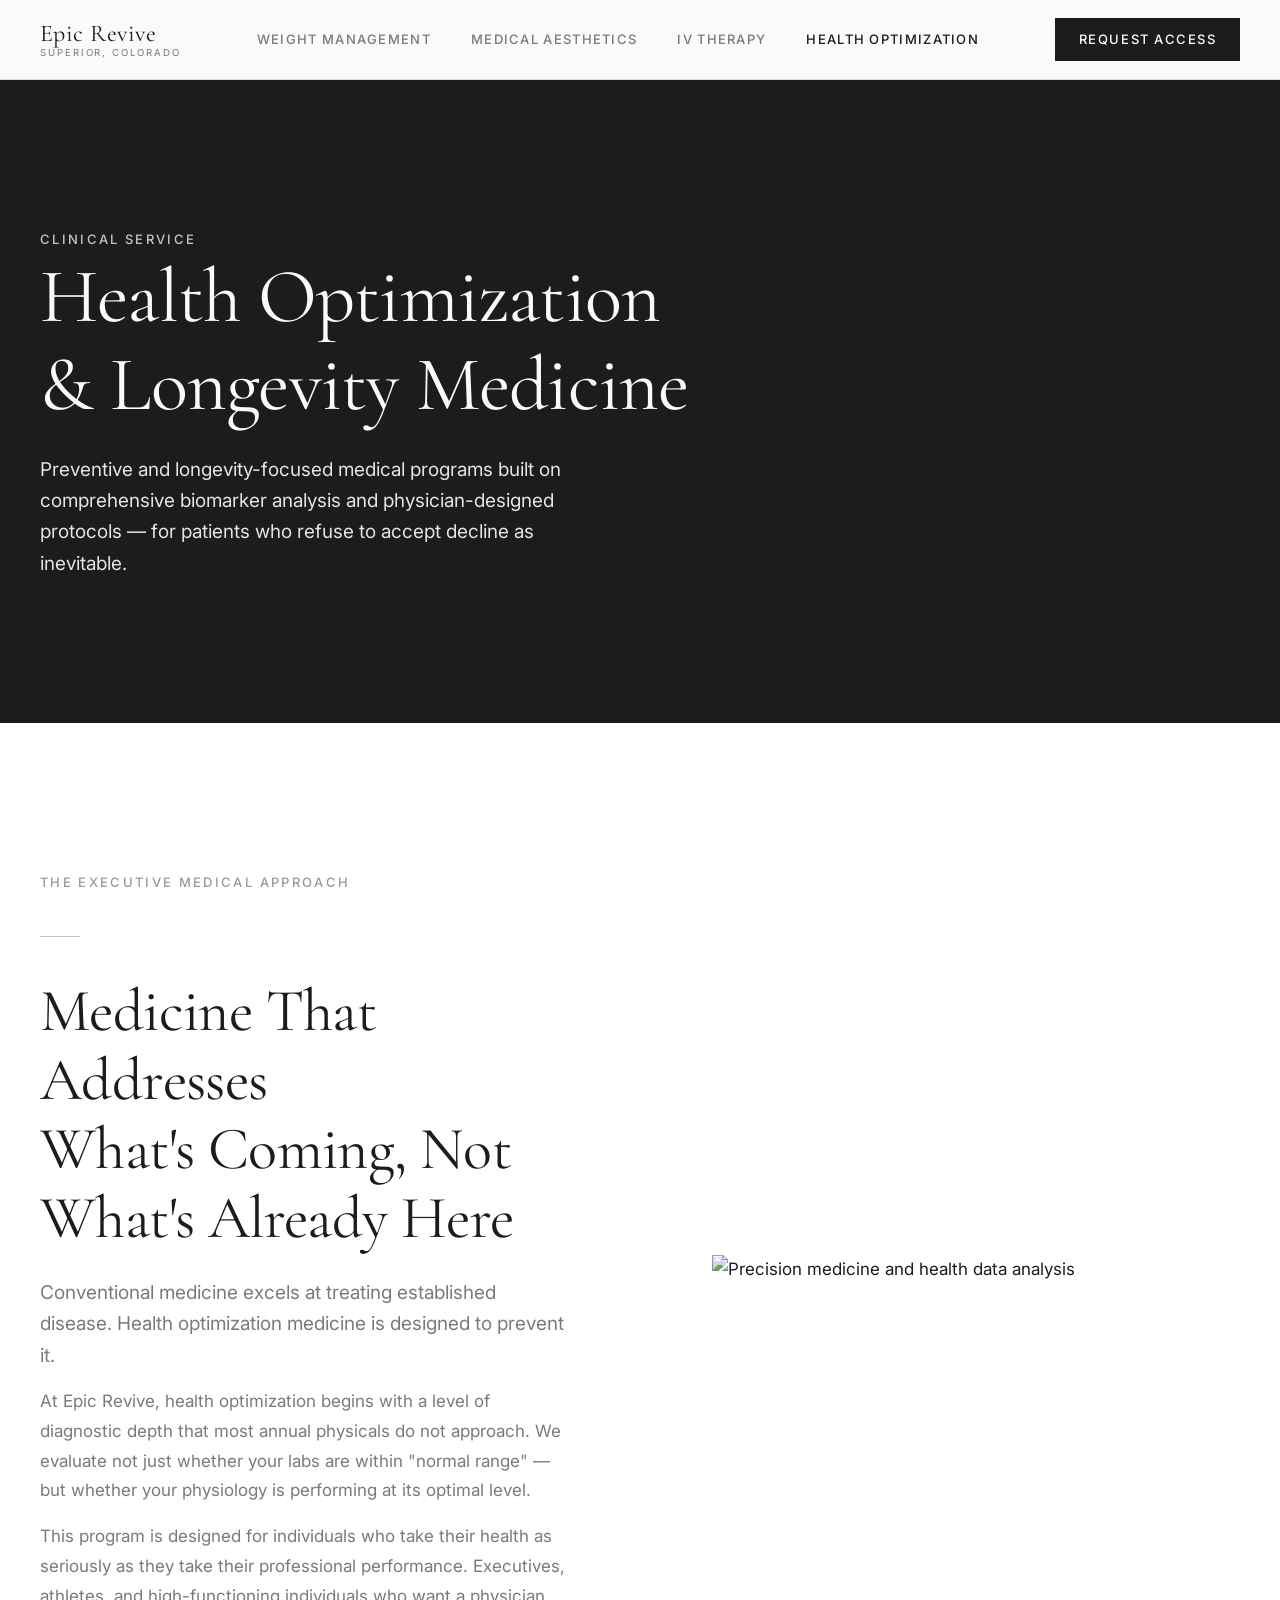
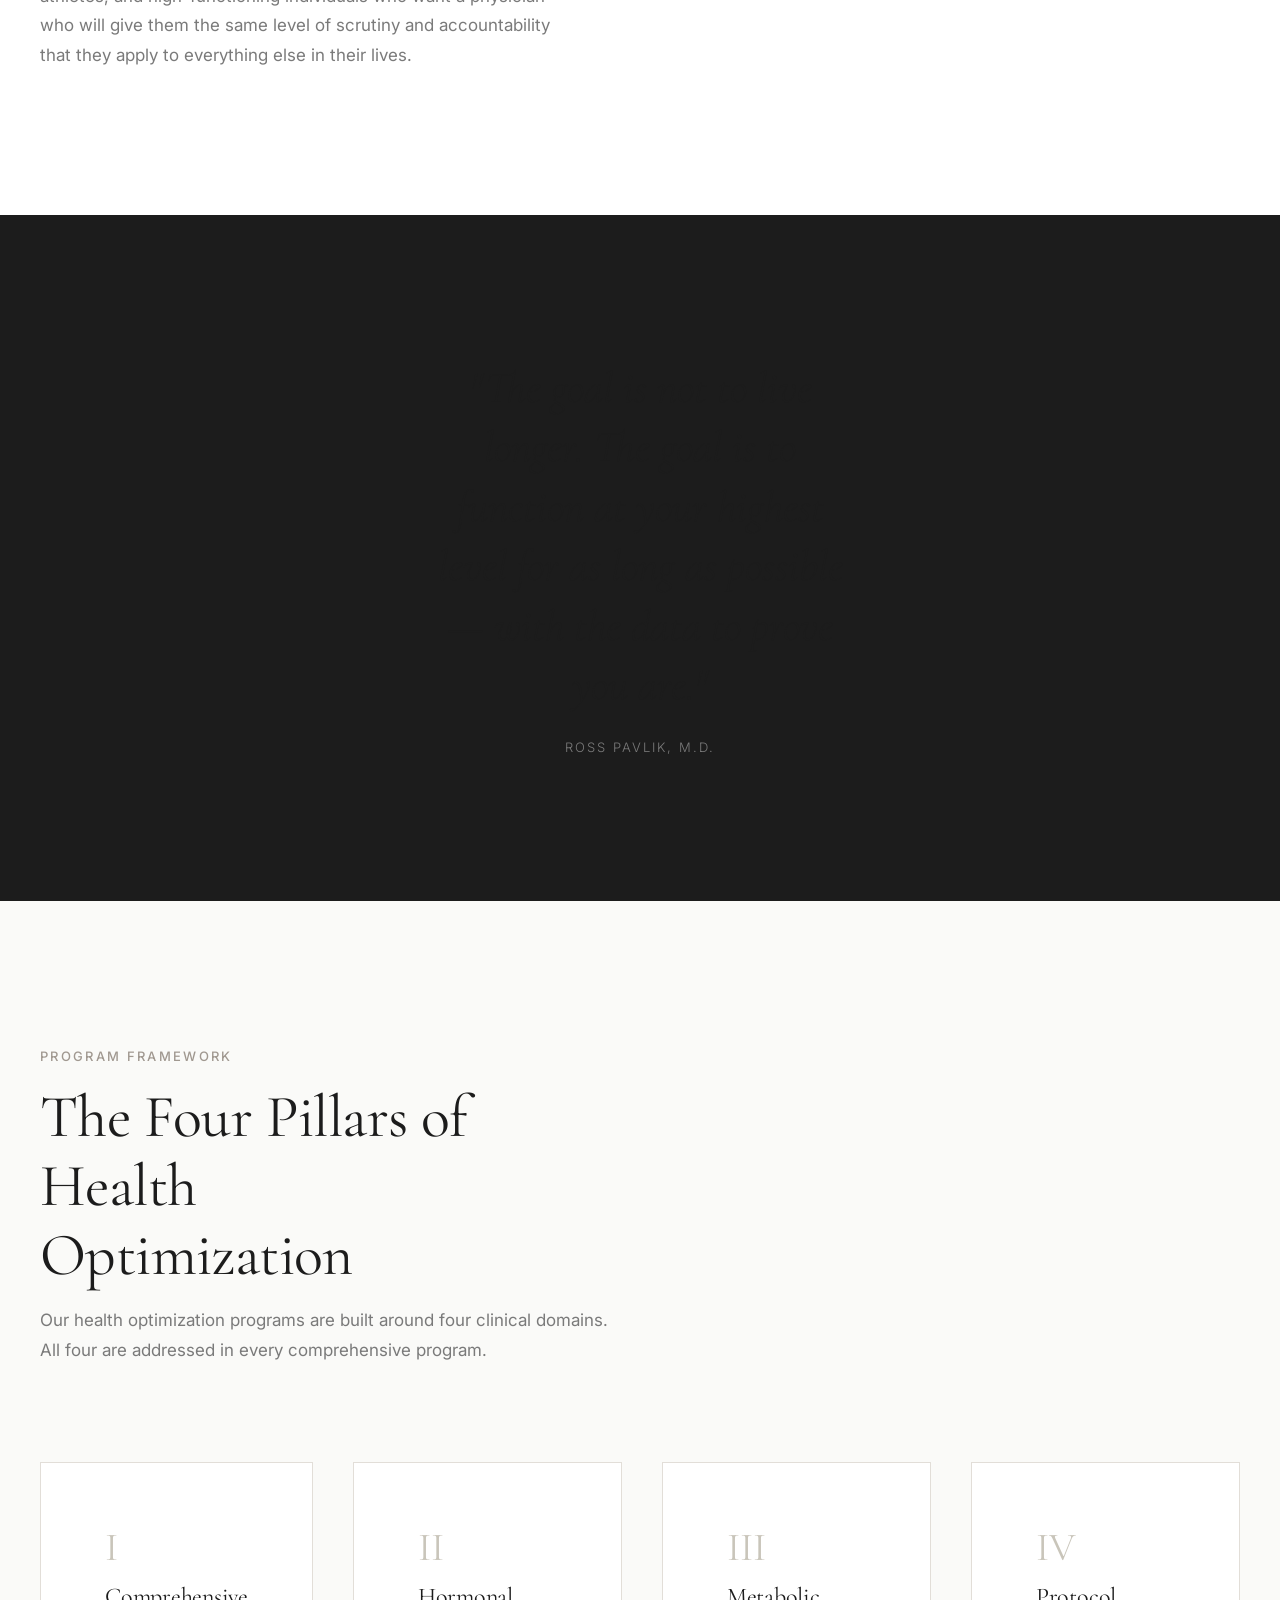
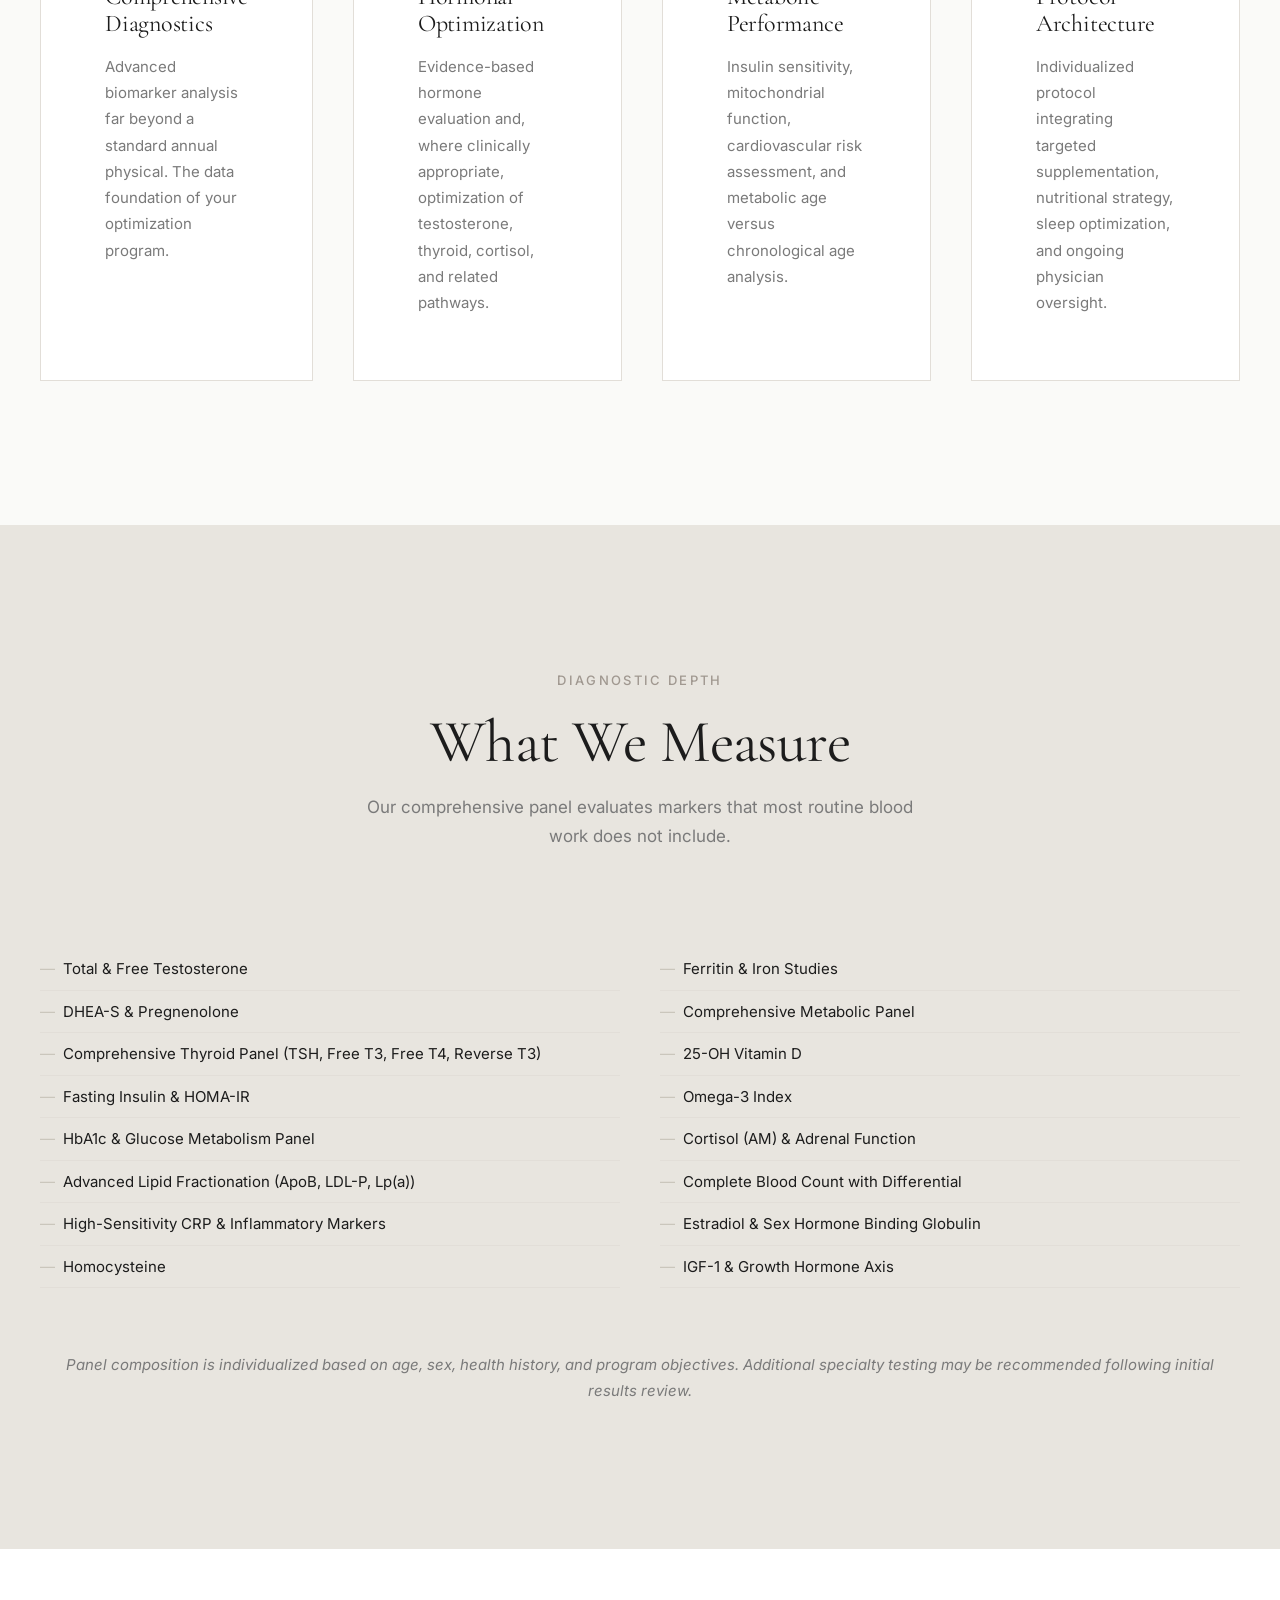
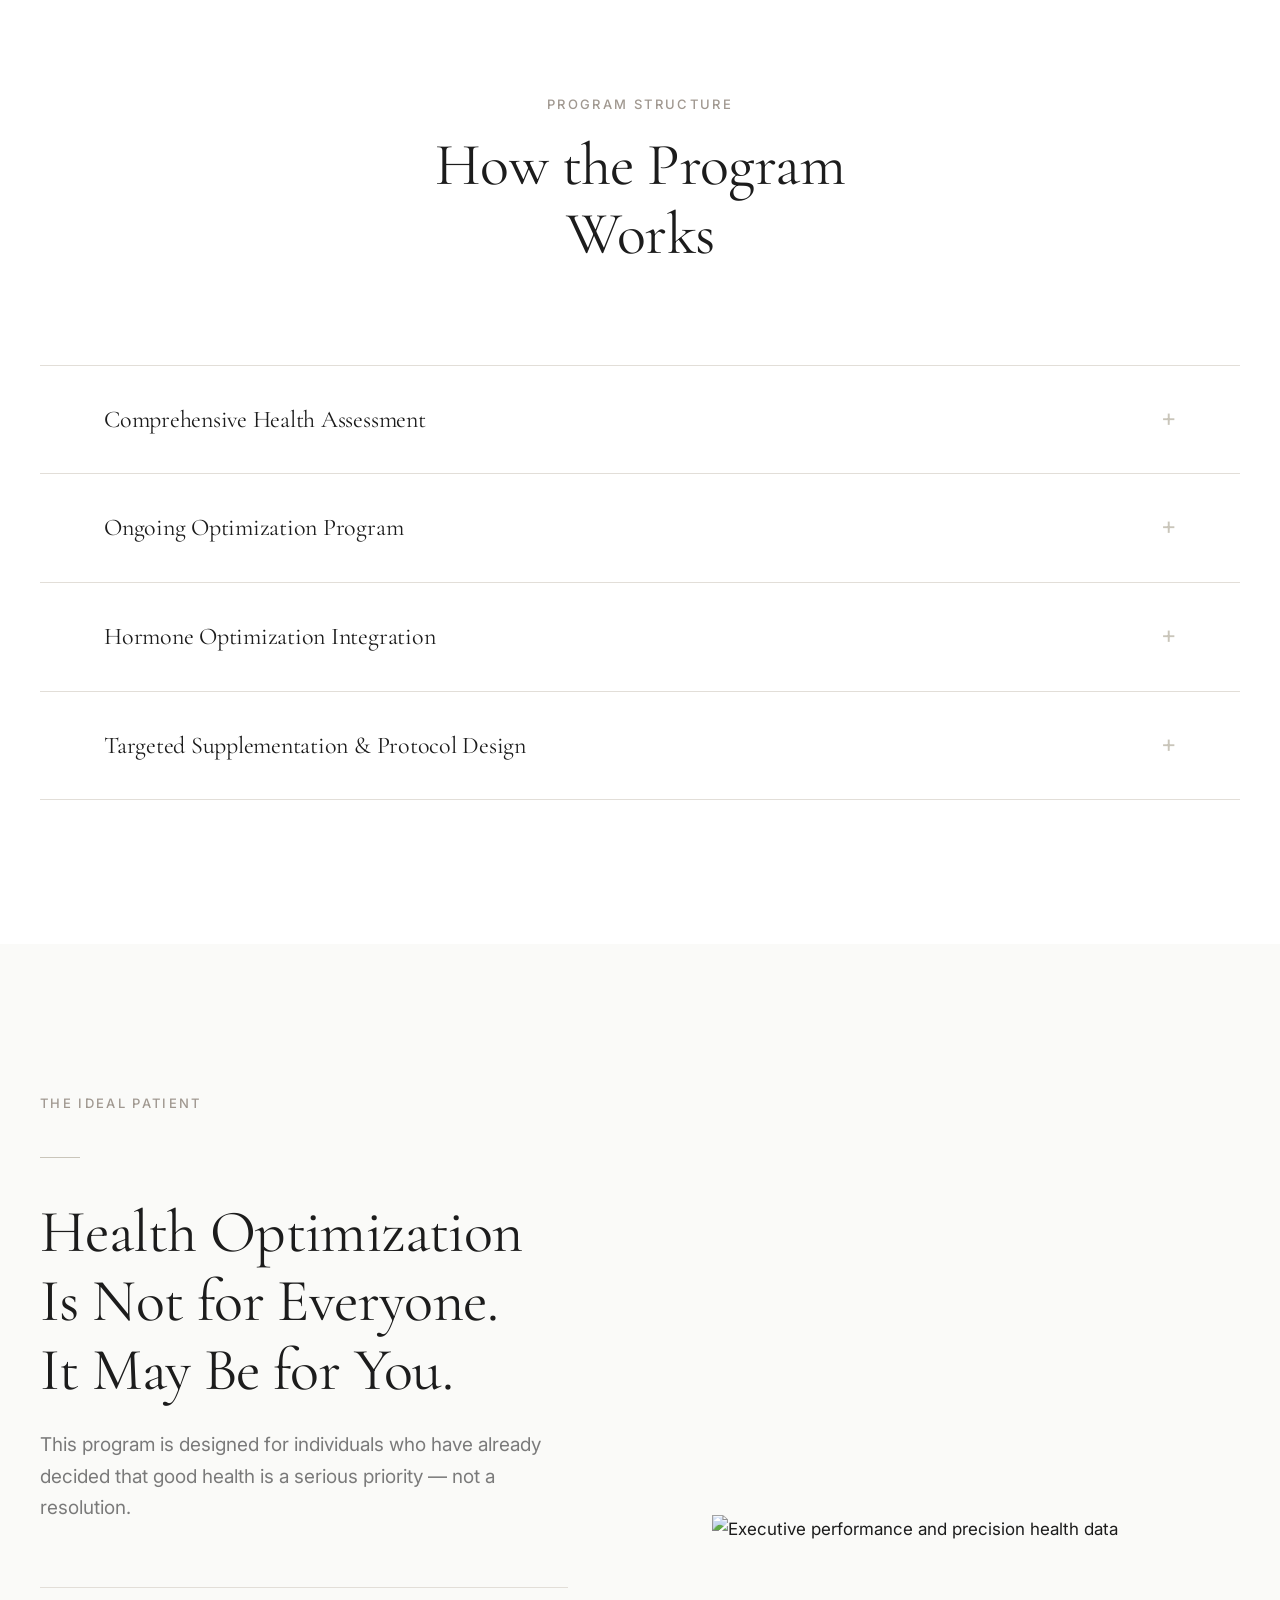
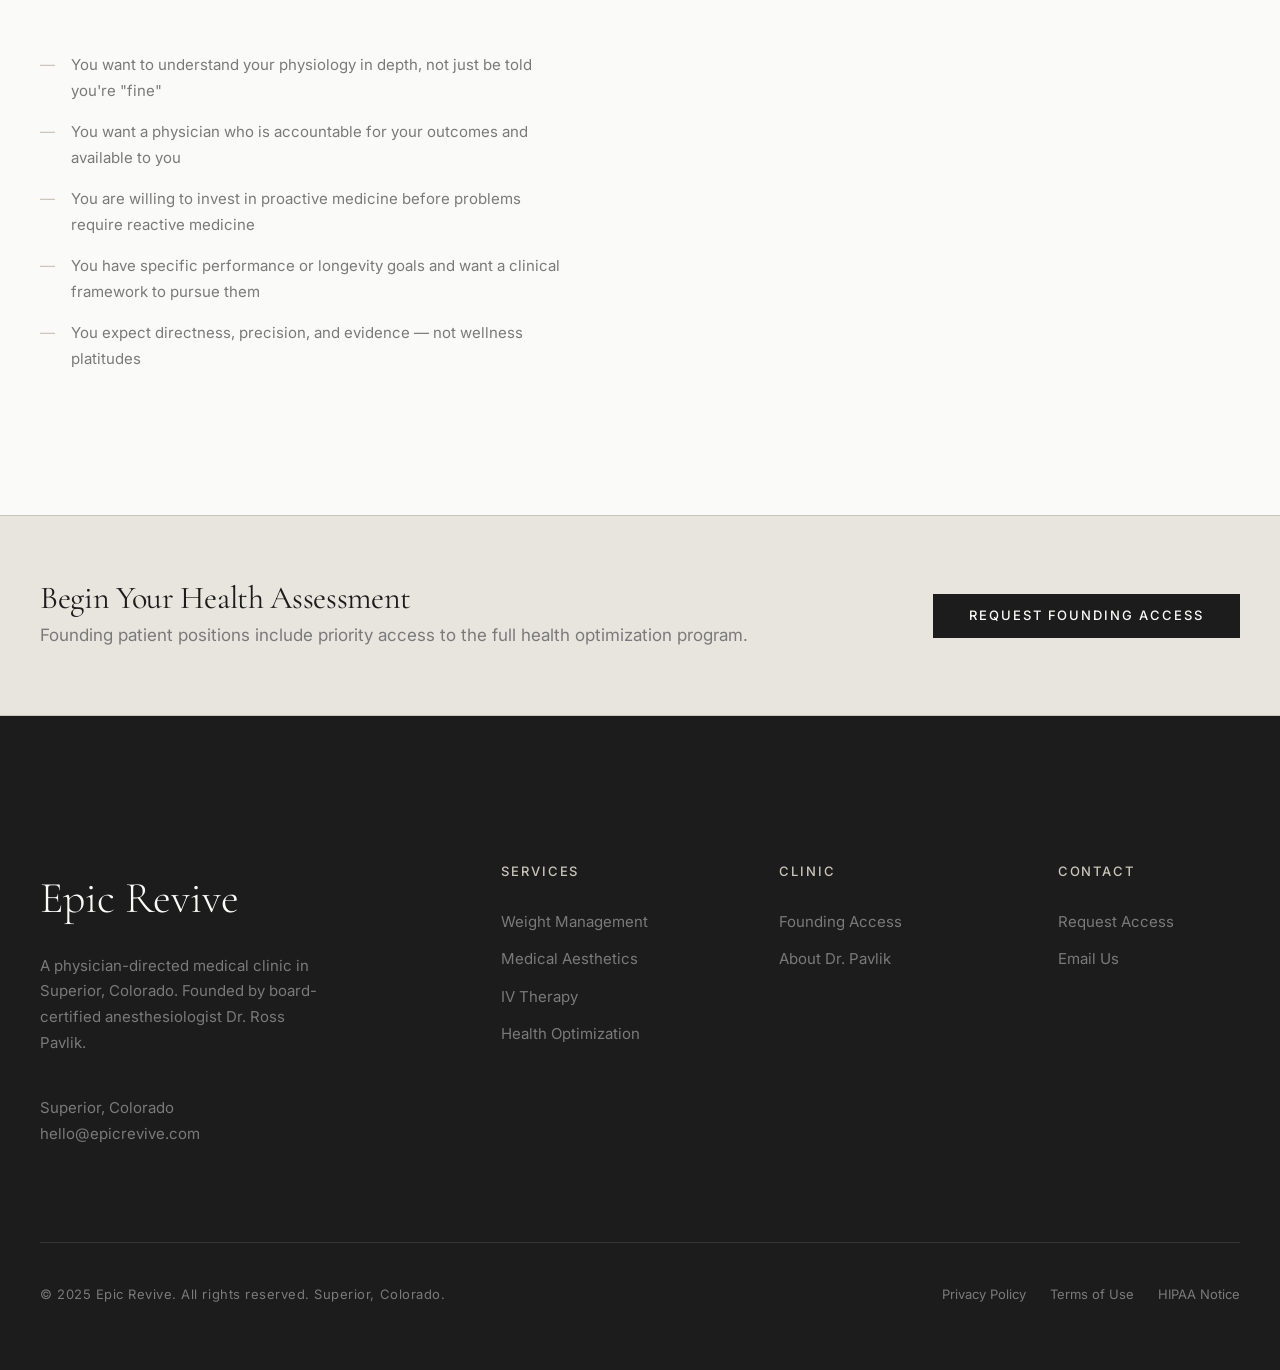
==== health-optimization.html @ b7e762ae "Add Epic Revive MVP website — 5-page physician-directed clinic site Complete static website for Epic" ====
<!DOCTYPE html>
<html lang="en">
<head>
  <meta charset="UTF-8" />
  <meta name="viewport" content="width=device-width, initial-scale=1.0" />
  <meta name="description" content="Physician-directed health optimization and longevity medicine in Superior, Colorado. Comprehensive biomarker analysis, preventive protocols, and executive medical programs by Dr. Ross Pavlik, M.D." />
  <meta name="robots" content="index, follow" />

  <title>Health Optimization — Longevity &amp; Preventive Medicine | Epic Revive</title>

  <link rel="preconnect" href="https://fonts.googleapis.com" />
  <link rel="preconnect" href="https://fonts.gstatic.com" crossorigin />
  <link href="https://fonts.googleapis.com/css2?family=Cormorant+Garamond:ital,wght@0,300;0,400;0,500;1,300;1,400&family=Inter:wght@300;400;500&display=swap" rel="stylesheet" />

  <link rel="stylesheet" href="css/styles.css" />

  <style>
    .page-header__bg {
      background-image: url('https://images.unsplash.com/photo-1576091160399-112ba8d25d1d?w=1400&q=80');
    }

    .pillar-block {
      padding: var(--space-xl);
      border: 1px solid var(--color-border);
      background-color: var(--color-white);
      display: flex;
      flex-direction: column;
      gap: var(--space-sm);
      position: relative;
    }

    .pillar-block::after {
      content: '';
      position: absolute;
      bottom: 0;
      left: 0;
      right: 0;
      height: 2px;
      background-color: var(--color-taupe);
      transform: scaleX(0);
      transition: transform var(--transition-slow);
      transform-origin: left;
    }

    .pillar-block:hover::after {
      transform: scaleX(1);
    }

    .pillar-block__icon {
      font-family: var(--font-heading);
      font-size: 2.5rem;
      color: var(--color-taupe);
      line-height: 1;
    }

    .pillar-block h3 {
      font-size: var(--text-xl);
    }

    .pillar-block p {
      font-size: var(--text-sm);
      line-height: 1.75;
    }

    .longevity-section {
      background-color: var(--color-charcoal);
      position: relative;
      overflow: hidden;
    }

    .longevity-section::before {
      content: '';
      position: absolute;
      inset: 0;
      background-image: url('https://images.unsplash.com/photo-1553356084-58ef4a67b2a7?w=1400&q=80');
      background-size: cover;
      background-position: center;
      opacity: 0.12;
    }

    .longevity-section .container {
      position: relative;
      z-index: 1;
    }

    .biomarker-list {
      columns: 2;
      gap: var(--space-lg);
    }

    .biomarker-item {
      break-inside: avoid;
      padding: 0.5rem 0;
      border-bottom: 1px solid var(--color-border);
      font-size: var(--text-sm);
      color: var(--color-charcoal);
      display: flex;
      align-items: center;
      gap: var(--space-xs);
    }

    .biomarker-item::before {
      content: '—';
      color: var(--color-taupe);
      flex-shrink: 0;
    }

    @media (max-width: 768px) {
      .biomarker-list {
        columns: 1;
      }
    }
  </style>
</head>
<body>

  <!-- NAV -->
  <nav class="nav" id="main-nav" role="navigation" aria-label="Main navigation">
    <div class="nav__inner">
      <a href="index.html" class="nav__logo" aria-label="Epic Revive Home">
        <span class="nav__logo-name">Epic Revive</span>
        <span class="nav__logo-tagline">Superior, Colorado</span>
      </a>
      <div class="nav__links">
        <a href="weight-management.html" class="nav__link">Weight Management</a>
        <a href="medical-aesthetics.html" class="nav__link">Medical Aesthetics</a>
        <a href="iv-therapy.html" class="nav__link">IV Therapy</a>
        <a href="health-optimization.html" class="nav__link nav__link--active">Health Optimization</a>
      </div>
      <a href="index.html#founding-access" class="nav__cta">Request Access</a>
      <button class="nav__hamburger" id="nav-toggle" aria-label="Open menu" aria-expanded="false">
        <span></span><span></span><span></span>
      </button>
    </div>
    <div class="nav__mobile" id="nav-mobile">
      <a href="weight-management.html" class="nav__mobile-link">Weight Management</a>
      <a href="medical-aesthetics.html" class="nav__mobile-link">Medical Aesthetics</a>
      <a href="iv-therapy.html" class="nav__mobile-link">IV Therapy</a>
      <a href="health-optimization.html" class="nav__mobile-link">Health Optimization</a>
      <a href="index.html#founding-access" class="nav__mobile-cta">Request Founding Access</a>
    </div>
  </nav>

  <!-- PAGE HEADER -->
  <header class="page-header" aria-labelledby="page-title">
    <div class="page-header__bg" role="img" aria-label="Longevity and preventive medicine environment"></div>
    <div class="container page-header__content">
      <span class="eyebrow">Clinical Service</span>
      <h1 id="page-title">Health Optimization<br/>&amp; Longevity Medicine</h1>
      <p class="lead">
        Preventive and longevity-focused medical programs built on comprehensive
        biomarker analysis and physician-designed protocols — for patients who
        refuse to accept decline as inevitable.
      </p>
    </div>
  </header>

  <!-- INTRO -->
  <section class="section section--alt" aria-labelledby="intro-heading">
    <div class="container">
      <div class="grid grid--2" style="align-items: center; gap: var(--space-3xl);">
        <div class="fade-in">
          <span class="eyebrow">The Executive Medical Approach</span>
          <div class="divider"></div>
          <h2 id="intro-heading">Medicine That Addresses<br/>What's Coming, Not<br/>What's Already Here</h2>
          <p class="lead" style="margin-top: var(--space-md);">
            Conventional medicine excels at treating established disease.
            Health optimization medicine is designed to prevent it.
          </p>
          <p style="margin-top: var(--space-sm);">
            At Epic Revive, health optimization begins with a level of diagnostic
            depth that most annual physicals do not approach. We evaluate not just
            whether your labs are within "normal range" — but whether your physiology
            is performing at its optimal level.
          </p>
          <p style="margin-top: var(--space-sm);">
            This program is designed for individuals who take their health as seriously
            as they take their professional performance. Executives, athletes, and
            high-functioning individuals who want a physician who will give them the
            same level of scrutiny and accountability that they apply to everything else
            in their lives.
          </p>
        </div>
        <div class="fade-in fade-in--delay-1">
          <img
            src="https://images.unsplash.com/photo-1524178232363-1fb2b075b655?w=800&q=80"
            alt="Precision medicine and health data analysis"
            loading="lazy"
            style="width: 100%; filter: grayscale(15%);"
          />
        </div>
      </div>
    </div>
  </section>

  <!-- PHILOSOPHY -->
  <section class="section section--dark longevity-section" aria-label="Longevity philosophy">
    <div class="container text-center">
      <blockquote class="philosophy-quote">
        "The goal is not to live longer. The goal is to function at your highest
        level for as long as possible — with the data to prove you are."
        <cite>Ross Pavlik, M.D.</cite>
      </blockquote>
    </div>
  </section>

  <!-- FOUR PILLARS -->
  <section class="section" aria-labelledby="pillars-heading">
    <div class="container">
      <div class="section-header">
        <span class="eyebrow">Program Framework</span>
        <h2 id="pillars-heading">The Four Pillars of<br/>Health Optimization</h2>
        <p>Our health optimization programs are built around four clinical domains. All four are addressed in every comprehensive program.</p>
      </div>

      <div class="grid grid--4">
        <div class="pillar-block fade-in">
          <span class="pillar-block__icon">I</span>
          <h3>Comprehensive Diagnostics</h3>
          <p>Advanced biomarker analysis far beyond a standard annual physical. The data foundation of your optimization program.</p>
        </div>
        <div class="pillar-block fade-in fade-in--delay-1">
          <span class="pillar-block__icon">II</span>
          <h3>Hormonal Optimization</h3>
          <p>Evidence-based hormone evaluation and, where clinically appropriate, optimization of testosterone, thyroid, cortisol, and related pathways.</p>
        </div>
        <div class="pillar-block fade-in fade-in--delay-2">
          <span class="pillar-block__icon">III</span>
          <h3>Metabolic Performance</h3>
          <p>Insulin sensitivity, mitochondrial function, cardiovascular risk assessment, and metabolic age versus chronological age analysis.</p>
        </div>
        <div class="pillar-block fade-in fade-in--delay-3">
          <span class="pillar-block__icon">IV</span>
          <h3>Protocol Architecture</h3>
          <p>Individualized protocol integrating targeted supplementation, nutritional strategy, sleep optimization, and ongoing physician oversight.</p>
        </div>
      </div>
    </div>
  </section>

  <!-- BIOMARKER PANEL -->
  <section class="section section--taupe" aria-labelledby="biomarkers-heading">
    <div class="container">
      <div class="section-header section-header--center">
        <span class="eyebrow">Diagnostic Depth</span>
        <h2 id="biomarkers-heading">What We Measure</h2>
        <p>Our comprehensive panel evaluates markers that most routine blood work does not include.</p>
      </div>

      <div class="biomarker-list fade-in">
        <div class="biomarker-item">Total &amp; Free Testosterone</div>
        <div class="biomarker-item">DHEA-S &amp; Pregnenolone</div>
        <div class="biomarker-item">Comprehensive Thyroid Panel (TSH, Free T3, Free T4, Reverse T3)</div>
        <div class="biomarker-item">Fasting Insulin &amp; HOMA-IR</div>
        <div class="biomarker-item">HbA1c &amp; Glucose Metabolism Panel</div>
        <div class="biomarker-item">Advanced Lipid Fractionation (ApoB, LDL-P, Lp(a))</div>
        <div class="biomarker-item">High-Sensitivity CRP &amp; Inflammatory Markers</div>
        <div class="biomarker-item">Homocysteine</div>
        <div class="biomarker-item">Ferritin &amp; Iron Studies</div>
        <div class="biomarker-item">Comprehensive Metabolic Panel</div>
        <div class="biomarker-item">25-OH Vitamin D</div>
        <div class="biomarker-item">Omega-3 Index</div>
        <div class="biomarker-item">Cortisol (AM) &amp; Adrenal Function</div>
        <div class="biomarker-item">Complete Blood Count with Differential</div>
        <div class="biomarker-item">Estradiol &amp; Sex Hormone Binding Globulin</div>
        <div class="biomarker-item">IGF-1 &amp; Growth Hormone Axis</div>
      </div>

      <p style="margin-top: var(--space-xl); font-size: var(--text-sm); color: var(--color-warm-gray); font-style: italic; text-align: center;">
        Panel composition is individualized based on age, sex, health history, and program objectives.
        Additional specialty testing may be recommended following initial results review.
      </p>
    </div>
  </section>

  <!-- PROGRAM OPTIONS -->
  <section class="section section--alt" aria-labelledby="programs-heading">
    <div class="container">
      <div class="section-header section-header--center">
        <span class="eyebrow">Program Structure</span>
        <h2 id="programs-heading">How the Program Works</h2>
      </div>

      <div class="protocol-card">
        <div class="protocol-card__header" data-toggle>
          <h3 class="protocol-card__title">Comprehensive Health Assessment</h3>
          <span class="protocol-card__toggle" aria-hidden="true">+</span>
        </div>
        <div class="protocol-card__body">
          <p>
            The foundation of every health optimization program. A 60-minute physician consultation
            combined with a comprehensive biomarker panel. Includes detailed health history review,
            lifestyle assessment, and establishment of your individualized baseline.
          </p>
          <p style="margin-top: var(--space-sm);">
            Results are reviewed in a dedicated follow-up consultation. You receive a written
            protocol document outlining your findings, priorities, and recommended interventions.
          </p>
        </div>
      </div>

      <div class="protocol-card">
        <div class="protocol-card__header" data-toggle>
          <h3 class="protocol-card__title">Ongoing Optimization Program</h3>
          <span class="protocol-card__toggle" aria-hidden="true">+</span>
        </div>
        <div class="protocol-card__body">
          <p>
            For patients committed to sustained health optimization, a structured ongoing program
            provides quarterly physician consultations, biannual comprehensive labs, and continuous
            protocol refinement as your physiology evolves and your goals develop.
          </p>
          <p style="margin-top: var(--space-sm);">
            Direct physician access is included for active program patients. Protocol updates
            are issued as new evidence emerges or your biomarkers shift.
          </p>
        </div>
      </div>

      <div class="protocol-card">
        <div class="protocol-card__header" data-toggle>
          <h3 class="protocol-card__title">Hormone Optimization Integration</h3>
          <span class="protocol-card__toggle" aria-hidden="true">+</span>
        </div>
        <div class="protocol-card__body">
          <p>
            Where clinically indicated, hormone optimization — including testosterone replacement
            therapy, thyroid optimization, and adrenal support — can be integrated into
            the health optimization program under direct physician management.
          </p>
          <p style="margin-top: var(--space-sm);">
            All hormone therapies at Epic Revive follow evidence-based dosing protocols
            with regular monitoring. We do not prescribe supraphysiologic doses or operate
            outside the boundaries of evidence-based medicine.
          </p>
          <p style="margin-top: var(--space-sm); font-style: italic; color: var(--color-taupe-dark);">
            Hormone therapy initiated only following comprehensive baseline evaluation
            and physician consultation.
          </p>
        </div>
      </div>

      <div class="protocol-card">
        <div class="protocol-card__header" data-toggle>
          <h3 class="protocol-card__title">Targeted Supplementation &amp; Protocol Design</h3>
          <span class="protocol-card__toggle" aria-hidden="true">+</span>
        </div>
        <div class="protocol-card__body">
          <p>
            Evidence-based supplementation is an underutilized tool in preventive medicine.
            Where your biomarkers indicate deficiency or suboptimal status, we prescribe
            targeted, pharmaceutical-grade supplementation with documented rationale.
          </p>
          <p style="margin-top: var(--space-sm);">
            We do not recommend supplementation without clinical justification. Every
            supplement in your protocol is there for a specific, measurable reason.
          </p>
        </div>
      </div>

    </div>
  </section>

  <!-- WHO THIS IS FOR -->
  <section class="section" aria-labelledby="for-heading">
    <div class="container">
      <div class="grid grid--2" style="align-items: center; gap: var(--space-3xl);">
        <div class="fade-in">
          <span class="eyebrow">The Ideal Patient</span>
          <div class="divider"></div>
          <h2 id="for-heading">Health Optimization<br/>Is Not for Everyone.<br/>It May Be for You.</h2>
          <p class="lead" style="margin-top: var(--space-md);">
            This program is designed for individuals who have already decided that
            good health is a serious priority — not a resolution.
          </p>

          <div class="founder__credentials" style="margin-top: var(--space-xl);">
            <div class="founder__credential">You want to understand your physiology in depth, not just be told you're "fine"</div>
            <div class="founder__credential">You want a physician who is accountable for your outcomes and available to you</div>
            <div class="founder__credential">You are willing to invest in proactive medicine before problems require reactive medicine</div>
            <div class="founder__credential">You have specific performance or longevity goals and want a clinical framework to pursue them</div>
            <div class="founder__credential">You expect directness, precision, and evidence — not wellness platitudes</div>
          </div>
        </div>
        <div class="fade-in fade-in--delay-1">
          <img
            src="https://images.unsplash.com/photo-1460925895917-afdab827c52f?w=800&q=80"
            alt="Executive performance and precision health data"
            loading="lazy"
            style="width: 100%; filter: grayscale(15%);"
          />
        </div>
      </div>
    </div>
  </section>

  <!-- BOOKING STRIP -->
  <section class="booking-strip" aria-label="Begin your health optimization">
    <div class="container">
      <div class="booking-strip__inner">
        <div class="booking-strip__text">
          <h3>Begin Your Health Assessment</h3>
          <p>Founding patient positions include priority access to the full health optimization program.</p>
        </div>
        <a href="index.html#founding-access" class="btn btn--primary">Request Founding Access</a>
      </div>
    </div>
  </section>

  <!-- FOOTER -->
  <footer class="footer" role="contentinfo">
    <div class="container">
      <div class="footer__inner">
        <div class="footer__brand">
          <p class="footer__brand-name">Epic Revive</p>
          <p class="footer__brand-desc">A physician-directed medical clinic in Superior, Colorado. Founded by board-certified anesthesiologist Dr. Ross Pavlik.</p>
          <address class="footer__address">Superior, Colorado<br/><a href="mailto:hello@epicrevive.com" style="color: var(--color-warm-gray);">hello@epicrevive.com</a></address>
        </div>
        <div>
          <p class="footer__col-title">Services</p>
          <ul class="footer__links">
            <li><a href="weight-management.html" class="footer__link">Weight Management</a></li>
            <li><a href="medical-aesthetics.html" class="footer__link">Medical Aesthetics</a></li>
            <li><a href="iv-therapy.html" class="footer__link">IV Therapy</a></li>
            <li><a href="health-optimization.html" class="footer__link">Health Optimization</a></li>
          </ul>
        </div>
        <div>
          <p class="footer__col-title">Clinic</p>
          <ul class="footer__links">
            <li><a href="index.html#founding-access" class="footer__link">Founding Access</a></li>
            <li><a href="index.html#about-heading" class="footer__link">About Dr. Pavlik</a></li>
          </ul>
        </div>
        <div>
          <p class="footer__col-title">Contact</p>
          <ul class="footer__links">
            <li><a href="index.html#founding-access" class="footer__link">Request Access</a></li>
            <li><a href="mailto:hello@epicrevive.com" class="footer__link">Email Us</a></li>
          </ul>
        </div>
      </div>
      <div class="footer__bottom">
        <p class="footer__copyright">&copy; 2025 Epic Revive. All rights reserved. Superior, Colorado.</p>
        <div class="footer__legal">
          <a href="#" class="footer__legal-link">Privacy Policy</a>
          <a href="#" class="footer__legal-link">Terms of Use</a>
          <a href="#" class="footer__legal-link">HIPAA Notice</a>
        </div>
      </div>
    </div>
  </footer>

  <script src="js/main.js"></script>
</body>
</html>
---- css/styles.css ----
/* ============================================
   EPIC REVIVE — Global Stylesheet
   Physician-directed clinical aesthetic
   ============================================ */

/* CSS Custom Properties — Global Design Tokens */
:root {
  /* Color Palette */
  --color-off-white: #FAFAF8;
  --color-charcoal: #1C1C1C;
  --color-warm-gray: #7A7A7A;
  --color-taupe: #C9C5BA;
  --color-taupe-light: #E8E5DF;
  --color-taupe-dark: #A09890;
  --color-white: #FFFFFF;
  --color-border: #E2DED8;

  /* Typography */
  --font-heading: 'Cormorant Garamond', Georgia, serif;
  --font-body: 'Inter', Helvetica, Arial, sans-serif;

  /* Font Sizes — Fluid Scale */
  --text-xs: clamp(0.75rem, 1.5vw, 0.813rem);
  --text-sm: clamp(0.875rem, 1.8vw, 0.938rem);
  --text-base: clamp(1rem, 2vw, 1.063rem);
  --text-lg: clamp(1.063rem, 2.2vw, 1.188rem);
  --text-xl: clamp(1.25rem, 2.5vw, 1.5rem);
  --text-2xl: clamp(1.5rem, 3vw, 2rem);
  --text-3xl: clamp(2rem, 4vw, 2.75rem);
  --text-4xl: clamp(2.5rem, 5vw, 3.75rem);
  --text-5xl: clamp(3rem, 6vw, 5rem);

  /* Spacing */
  --space-xs: 0.5rem;
  --space-sm: 1rem;
  --space-md: 1.5rem;
  --space-lg: 2.5rem;
  --space-xl: 4rem;
  --space-2xl: 6rem;
  --space-3xl: 9rem;

  /* Layout */
  --max-width: 1280px;
  --content-width: 780px;
  --nav-height: 80px;

  /* Transitions */
  --transition-fast: 150ms ease;
  --transition-base: 250ms ease;
  --transition-slow: 400ms ease;

  /* Shadows */
  --shadow-sm: 0 1px 3px rgba(28, 28, 28, 0.06);
  --shadow-md: 0 4px 16px rgba(28, 28, 28, 0.08);
  --shadow-lg: 0 12px 40px rgba(28, 28, 28, 0.12);
}

/* ============================================
   RESET & BASE
   ============================================ */
*, *::before, *::after {
  box-sizing: border-box;
  margin: 0;
  padding: 0;
}

html {
  font-size: 16px;
  scroll-behavior: smooth;
  -webkit-text-size-adjust: 100%;
}

body {
  font-family: var(--font-body);
  font-size: var(--text-base);
  line-height: 1.7;
  color: var(--color-charcoal);
  background-color: var(--color-off-white);
  -webkit-font-smoothing: antialiased;
  -moz-osx-font-smoothing: grayscale;
}

img {
  max-width: 100%;
  height: auto;
  display: block;
}

a {
  color: inherit;
  text-decoration: none;
}

button {
  font-family: var(--font-body);
  cursor: pointer;
  border: none;
  background: none;
}

input, textarea, select {
  font-family: var(--font-body);
}

ul, ol {
  list-style: none;
}

/* ============================================
   TYPOGRAPHY
   ============================================ */
h1, h2, h3, h4, h5, h6 {
  font-family: var(--font-heading);
  font-weight: 400;
  line-height: 1.15;
  color: var(--color-charcoal);
  letter-spacing: -0.01em;
}

h1 { font-size: var(--text-5xl); }
h2 { font-size: var(--text-4xl); }
h3 { font-size: var(--text-3xl); }
h4 { font-size: var(--text-2xl); }
h5 { font-size: var(--text-xl); }
h6 { font-size: var(--text-lg); }

p {
  color: var(--color-warm-gray);
  line-height: 1.75;
  font-size: var(--text-base);
}

.eyebrow {
  font-family: var(--font-body);
  font-size: var(--text-xs);
  font-weight: 500;
  letter-spacing: 0.18em;
  text-transform: uppercase;
  color: var(--color-taupe-dark);
}

.lead {
  font-size: var(--text-lg);
  line-height: 1.65;
  color: var(--color-warm-gray);
}

/* ============================================
   LAYOUT UTILITIES
   ============================================ */
.container {
  width: 100%;
  max-width: var(--max-width);
  margin: 0 auto;
  padding: 0 var(--space-lg);
}

.container--narrow {
  max-width: var(--content-width);
  margin: 0 auto;
  padding: 0 var(--space-lg);
}

.section {
  padding: var(--space-3xl) 0;
}

.section--sm {
  padding: var(--space-2xl) 0;
}

.section--alt {
  background-color: var(--color-white);
}

.section--dark {
  background-color: var(--color-charcoal);
  color: var(--color-off-white);
}

.section--dark h1,
.section--dark h2,
.section--dark h3,
.section--dark h4 {
  color: var(--color-off-white);
}

.section--dark p {
  color: var(--color-taupe);
}

.section--dark .eyebrow {
  color: var(--color-taupe);
}

.section--taupe {
  background-color: var(--color-taupe-light);
}

.grid {
  display: grid;
  gap: var(--space-lg);
}

.grid--2 { grid-template-columns: repeat(2, 1fr); }
.grid--3 { grid-template-columns: repeat(3, 1fr); }
.grid--4 { grid-template-columns: repeat(4, 1fr); }

.flex {
  display: flex;
}

.flex--center {
  align-items: center;
  justify-content: center;
}

.text-center { text-align: center; }
.text-left { text-align: left; }

.stack {
  display: flex;
  flex-direction: column;
  gap: var(--space-sm);
}

/* ============================================
   NAVIGATION
   ============================================ */
.nav {
  position: fixed;
  top: 0;
  left: 0;
  right: 0;
  z-index: 100;
  height: var(--nav-height);
  background-color: var(--color-off-white);
  border-bottom: 1px solid var(--color-border);
  transition: background-color var(--transition-base), box-shadow var(--transition-base);
}

.nav.scrolled {
  background-color: rgba(250, 250, 248, 0.97);
  box-shadow: var(--shadow-sm);
  backdrop-filter: blur(8px);
  -webkit-backdrop-filter: blur(8px);
}

.nav__inner {
  display: flex;
  align-items: center;
  justify-content: space-between;
  height: 100%;
  max-width: var(--max-width);
  margin: 0 auto;
  padding: 0 var(--space-lg);
}

.nav__logo {
  display: flex;
  flex-direction: column;
  line-height: 1;
}

.nav__logo-name {
  font-family: var(--font-heading);
  font-size: 1.5rem;
  font-weight: 400;
  color: var(--color-charcoal);
  letter-spacing: 0.02em;
}

.nav__logo-tagline {
  font-size: 0.6rem;
  letter-spacing: 0.2em;
  text-transform: uppercase;
  color: var(--color-warm-gray);
  margin-top: 2px;
}

.nav__links {
  display: flex;
  align-items: center;
  gap: var(--space-lg);
}

.nav__link {
  font-size: var(--text-xs);
  font-weight: 500;
  letter-spacing: 0.1em;
  text-transform: uppercase;
  color: var(--color-warm-gray);
  transition: color var(--transition-fast);
  white-space: nowrap;
}

.nav__link:hover {
  color: var(--color-charcoal);
}

.nav__link--active {
  color: var(--color-charcoal);
}

.nav__cta {
  font-size: var(--text-xs);
  font-weight: 500;
  letter-spacing: 0.12em;
  text-transform: uppercase;
  color: var(--color-off-white);
  background-color: var(--color-charcoal);
  padding: 0.6rem 1.4rem;
  border: 1px solid var(--color-charcoal);
  transition: background-color var(--transition-fast), color var(--transition-fast);
  white-space: nowrap;
}

.nav__cta:hover {
  background-color: transparent;
  color: var(--color-charcoal);
}

/* Mobile Menu */
.nav__hamburger {
  display: none;
  flex-direction: column;
  gap: 5px;
  cursor: pointer;
  padding: var(--space-xs);
}

.nav__hamburger span {
  display: block;
  width: 22px;
  height: 1.5px;
  background-color: var(--color-charcoal);
  transition: transform var(--transition-base), opacity var(--transition-base);
}

.nav__mobile {
  display: none;
  position: fixed;
  top: var(--nav-height);
  left: 0;
  right: 0;
  background-color: var(--color-off-white);
  border-bottom: 1px solid var(--color-border);
  padding: var(--space-lg);
  z-index: 99;
  flex-direction: column;
  gap: var(--space-md);
}

.nav__mobile.is-open {
  display: flex;
}

.nav__mobile-link {
  font-size: var(--text-sm);
  font-weight: 500;
  letter-spacing: 0.1em;
  text-transform: uppercase;
  color: var(--color-warm-gray);
  padding: var(--space-xs) 0;
  border-bottom: 1px solid var(--color-border);
  transition: color var(--transition-fast);
}

.nav__mobile-link:hover {
  color: var(--color-charcoal);
}

.nav__mobile-cta {
  display: inline-block;
  text-align: center;
  font-size: var(--text-xs);
  font-weight: 500;
  letter-spacing: 0.12em;
  text-transform: uppercase;
  color: var(--color-off-white);
  background-color: var(--color-charcoal);
  padding: 0.8rem var(--space-md);
  margin-top: var(--space-xs);
}

/* ============================================
   BUTTONS
   ============================================ */
.btn {
  display: inline-block;
  font-family: var(--font-body);
  font-size: var(--text-xs);
  font-weight: 500;
  letter-spacing: 0.15em;
  text-transform: uppercase;
  padding: 0.9rem 2.2rem;
  border: 1px solid;
  cursor: pointer;
  transition: all var(--transition-base);
  text-align: center;
  line-height: 1;
}

.btn--primary {
  background-color: var(--color-charcoal);
  color: var(--color-off-white);
  border-color: var(--color-charcoal);
}

.btn--primary:hover {
  background-color: transparent;
  color: var(--color-charcoal);
}

.btn--secondary {
  background-color: transparent;
  color: var(--color-charcoal);
  border-color: var(--color-charcoal);
}

.btn--secondary:hover {
  background-color: var(--color-charcoal);
  color: var(--color-off-white);
}

.btn--ghost {
  background-color: transparent;
  color: var(--color-off-white);
  border-color: var(--color-off-white);
}

.btn--ghost:hover {
  background-color: var(--color-off-white);
  color: var(--color-charcoal);
}

.btn--taupe {
  background-color: transparent;
  color: var(--color-charcoal);
  border-color: var(--color-taupe);
}

.btn--taupe:hover {
  background-color: var(--color-taupe);
  color: var(--color-charcoal);
}

/* ============================================
   HERO — PAGE HERO SECTIONS
   ============================================ */
.page-hero {
  padding-top: calc(var(--nav-height) + var(--space-3xl));
  padding-bottom: var(--space-3xl);
  position: relative;
  overflow: hidden;
}

.page-hero--image {
  min-height: 75vh;
  display: flex;
  align-items: center;
}

.page-hero__bg {
  position: absolute;
  inset: 0;
  background-size: cover;
  background-position: center;
  z-index: 0;
}

.page-hero__overlay {
  position: absolute;
  inset: 0;
  background: linear-gradient(to right, rgba(28, 28, 28, 0.75) 0%, rgba(28, 28, 28, 0.35) 60%, rgba(28, 28, 28, 0.1) 100%);
  z-index: 1;
}

.page-hero__content {
  position: relative;
  z-index: 2;
}

.page-hero--dark .eyebrow {
  color: var(--color-taupe);
}

.page-hero--dark h1 {
  color: var(--color-off-white);
}

.page-hero--dark .lead {
  color: var(--color-taupe-light);
}

/* Homepage Hero */
.hero {
  position: relative;
  min-height: 100vh;
  display: flex;
  align-items: center;
  overflow: hidden;
  background-color: var(--color-charcoal);
}

.hero__bg {
  position: absolute;
  inset: 0;
  background-size: cover;
  background-position: center 30%;
  opacity: 0.35;
  z-index: 0;
}

.hero__content {
  position: relative;
  z-index: 2;
  padding-top: var(--nav-height);
  padding-bottom: var(--space-2xl);
}

.hero__eyebrow {
  color: var(--color-taupe);
  margin-bottom: var(--space-md);
  display: block;
}

.hero h1 {
  color: var(--color-off-white);
  max-width: 14ch;
  margin-bottom: var(--space-md);
  font-weight: 300;
}

.hero h1 em {
  font-style: italic;
  color: var(--color-taupe);
}

.hero__body {
  color: var(--color-taupe-light);
  max-width: 42ch;
  font-size: var(--text-lg);
  line-height: 1.65;
  margin-bottom: var(--space-xl);
}

.hero__actions {
  display: flex;
  gap: var(--space-md);
  flex-wrap: wrap;
  align-items: center;
}

.hero__divider {
  position: absolute;
  bottom: 0;
  left: 0;
  right: 0;
  height: 80px;
  background: linear-gradient(to bottom, transparent, var(--color-off-white));
  z-index: 3;
}

/* ============================================
   SERVICE PILLARS
   ============================================ */
.pillar-card {
  padding: var(--space-xl) var(--space-lg);
  border: 1px solid var(--color-border);
  background-color: var(--color-white);
  position: relative;
  overflow: hidden;
  transition: border-color var(--transition-base), box-shadow var(--transition-base);
}

.pillar-card::before {
  content: '';
  position: absolute;
  top: 0;
  left: 0;
  width: 2px;
  height: 0;
  background-color: var(--color-taupe);
  transition: height var(--transition-slow);
}

.pillar-card:hover::before {
  height: 100%;
}

.pillar-card:hover {
  border-color: var(--color-taupe);
  box-shadow: var(--shadow-md);
}

.pillar-card__number {
  font-family: var(--font-heading);
  font-size: 0.85rem;
  color: var(--color-taupe);
  letter-spacing: 0.1em;
  margin-bottom: var(--space-md);
  display: block;
}

.pillar-card__title {
  font-size: var(--text-2xl);
  margin-bottom: var(--space-sm);
  font-weight: 400;
}

.pillar-card__body {
  font-size: var(--text-sm);
  line-height: 1.75;
  margin-bottom: var(--space-lg);
  color: var(--color-warm-gray);
}

.pillar-card__link {
  font-size: var(--text-xs);
  font-weight: 500;
  letter-spacing: 0.14em;
  text-transform: uppercase;
  color: var(--color-charcoal);
  display: inline-flex;
  align-items: center;
  gap: 0.5rem;
  transition: gap var(--transition-fast);
}

.pillar-card__link::after {
  content: '→';
  transition: transform var(--transition-fast);
}

.pillar-card__link:hover::after {
  transform: translateX(4px);
}

/* ============================================
   ABOUT / FOUNDER SECTION
   ============================================ */
.founder {
  display: grid;
  grid-template-columns: 1fr 1fr;
  gap: var(--space-3xl);
  align-items: center;
}

.founder__image-wrap {
  position: relative;
}

.founder__image {
  width: 100%;
  aspect-ratio: 3/4;
  object-fit: cover;
  filter: grayscale(15%);
}

.founder__image-caption {
  position: absolute;
  bottom: var(--space-md);
  left: var(--space-md);
  background-color: var(--color-off-white);
  padding: var(--space-sm) var(--space-md);
  border-left: 2px solid var(--color-taupe);
}

.founder__image-caption strong {
  display: block;
  font-family: var(--font-heading);
  font-size: var(--text-lg);
  color: var(--color-charcoal);
}

.founder__image-caption span {
  font-size: var(--text-xs);
  color: var(--color-warm-gray);
  letter-spacing: 0.06em;
}

.founder__content {
  max-width: 54ch;
}

.founder__credentials {
  display: flex;
  flex-direction: column;
  gap: var(--space-sm);
  margin-top: var(--space-xl);
  padding-top: var(--space-xl);
  border-top: 1px solid var(--color-border);
}

.founder__credential {
  display: flex;
  align-items: flex-start;
  gap: var(--space-sm);
  font-size: var(--text-sm);
  color: var(--color-warm-gray);
}

.founder__credential::before {
  content: '—';
  color: var(--color-taupe);
  flex-shrink: 0;
}

/* ============================================
   STATS BAR
   ============================================ */
.stats-bar {
  display: grid;
  grid-template-columns: repeat(4, 1fr);
  border-top: 1px solid var(--color-border);
  border-bottom: 1px solid var(--color-border);
}

.stat {
  padding: var(--space-xl) var(--space-lg);
  text-align: center;
  border-right: 1px solid var(--color-border);
}

.stat:last-child {
  border-right: none;
}

.stat__number {
  font-family: var(--font-heading);
  font-size: clamp(2.5rem, 5vw, 4rem);
  font-weight: 300;
  color: var(--color-charcoal);
  line-height: 1;
  display: block;
}

.stat__label {
  font-size: var(--text-xs);
  letter-spacing: 0.12em;
  text-transform: uppercase;
  color: var(--color-warm-gray);
  margin-top: 0.5rem;
  display: block;
}

/* ============================================
   FOUNDING ACCESS / EMAIL CAPTURE
   ============================================ */
.founding-access {
  max-width: 600px;
  margin: 0 auto;
}

.form__group {
  margin-bottom: var(--space-md);
}

.form__label {
  display: block;
  font-size: var(--text-xs);
  font-weight: 500;
  letter-spacing: 0.12em;
  text-transform: uppercase;
  color: var(--color-warm-gray);
  margin-bottom: 0.5rem;
}

.form__input,
.form__select,
.form__textarea {
  width: 100%;
  padding: 0.875rem var(--space-sm);
  background-color: var(--color-white);
  border: 1px solid var(--color-border);
  color: var(--color-charcoal);
  font-size: var(--text-base);
  transition: border-color var(--transition-fast);
  outline: none;
  appearance: none;
  -webkit-appearance: none;
  border-radius: 0;
}

.form__input:focus,
.form__select:focus,
.form__textarea:focus {
  border-color: var(--color-taupe);
}

.form__input::placeholder,
.form__textarea::placeholder {
  color: var(--color-taupe);
}

.form__select {
  background-image: url("data:image/svg+xml,%3Csvg xmlns='http://www.w3.org/2000/svg' width='12' height='7' fill='none'%3E%3Cpath d='M1 1l5 5 5-5' stroke='%237A7A7A' stroke-width='1.5' stroke-linecap='round'/%3E%3C/svg%3E");
  background-repeat: no-repeat;
  background-position: right 1rem center;
  padding-right: 2.5rem;
  cursor: pointer;
}

.form__textarea {
  resize: vertical;
  min-height: 100px;
}

.form__row {
  display: grid;
  grid-template-columns: 1fr 1fr;
  gap: var(--space-sm);
}

.form__submit {
  width: 100%;
  margin-top: var(--space-sm);
}

.form__disclaimer {
  font-size: var(--text-xs);
  color: var(--color-warm-gray);
  text-align: center;
  margin-top: var(--space-sm);
  opacity: 0.75;
}

/* ============================================
   TREATMENT / PROTOCOL CARDS
   ============================================ */
.protocol-card {
  padding: var(--space-lg) var(--space-xl);
  border-top: 1px solid var(--color-border);
}

.protocol-card:last-child {
  border-bottom: 1px solid var(--color-border);
}

.protocol-card__header {
  display: flex;
  justify-content: space-between;
  align-items: flex-start;
  cursor: pointer;
  gap: var(--space-md);
}

.protocol-card__title {
  font-size: var(--text-xl);
  font-weight: 400;
}

.protocol-card__toggle {
  font-size: 1.5rem;
  color: var(--color-taupe);
  flex-shrink: 0;
  line-height: 1;
  transition: transform var(--transition-base);
}

.protocol-card.is-open .protocol-card__toggle {
  transform: rotate(45deg);
}

.protocol-card__body {
  display: none;
  padding-top: var(--space-md);
}

.protocol-card.is-open .protocol-card__body {
  display: block;
}

/* ============================================
   TWO-COLUMN SPLIT SECTION
   ============================================ */
.split {
  display: grid;
  grid-template-columns: 1fr 1fr;
  min-height: 560px;
}

.split__image {
  position: relative;
  overflow: hidden;
}

.split__image img {
  width: 100%;
  height: 100%;
  object-fit: cover;
  filter: grayscale(10%);
}

.split__content {
  padding: var(--space-3xl) var(--space-2xl);
  display: flex;
  flex-direction: column;
  justify-content: center;
}

.split--reverse .split__image {
  order: 2;
}

.split--reverse .split__content {
  order: 1;
}

/* ============================================
   QUOTE / PHILOSOPHY BLOCK
   ============================================ */
.philosophy-quote {
  font-family: var(--font-heading);
  font-size: clamp(1.75rem, 3.5vw, 2.75rem);
  font-weight: 300;
  font-style: italic;
  line-height: 1.35;
  color: var(--color-charcoal);
  max-width: 22ch;
  margin: 0 auto;
  text-align: center;
}

.philosophy-quote cite {
  display: block;
  font-family: var(--font-body);
  font-style: normal;
  font-size: var(--text-xs);
  letter-spacing: 0.15em;
  text-transform: uppercase;
  color: var(--color-warm-gray);
  margin-top: var(--space-md);
}

/* ============================================
   SERVICE LIST (for interior pages)
   ============================================ */
.service-list {
  display: grid;
  gap: 0;
  border: 1px solid var(--color-border);
}

.service-item {
  display: flex;
  justify-content: space-between;
  align-items: center;
  padding: var(--space-md) var(--space-lg);
  border-bottom: 1px solid var(--color-border);
  transition: background-color var(--transition-fast);
}

.service-item:last-child {
  border-bottom: none;
}

.service-item:hover {
  background-color: var(--color-taupe-light);
}

.service-item__name {
  font-family: var(--font-heading);
  font-size: var(--text-xl);
  font-weight: 400;
}

.service-item__desc {
  font-size: var(--text-sm);
  color: var(--color-warm-gray);
  max-width: 40ch;
}

.service-item__arrow {
  color: var(--color-taupe);
  font-size: 1.25rem;
  flex-shrink: 0;
}

/* ============================================
   SECTION HEADER
   ============================================ */
.section-header {
  margin-bottom: var(--space-2xl);
}

.section-header--center {
  text-align: center;
}

.section-header .eyebrow {
  display: block;
  margin-bottom: var(--space-sm);
}

.section-header h2 {
  max-width: 16ch;
}

.section-header--center h2 {
  margin: 0 auto;
}

.section-header p {
  max-width: 52ch;
  margin-top: var(--space-sm);
}

.section-header--center p {
  margin-left: auto;
  margin-right: auto;
}

/* ============================================
   FOOTER
   ============================================ */
.footer {
  background-color: var(--color-charcoal);
  color: var(--color-off-white);
  padding: var(--space-3xl) 0 var(--space-xl);
}

.footer__inner {
  display: grid;
  grid-template-columns: 2fr 1fr 1fr 1fr;
  gap: var(--space-2xl);
  margin-bottom: var(--space-2xl);
}

.footer__brand-name {
  font-family: var(--font-heading);
  font-size: var(--text-3xl);
  font-weight: 300;
  color: var(--color-off-white);
  margin-bottom: var(--space-sm);
}

.footer__brand-desc {
  font-size: var(--text-sm);
  color: var(--color-warm-gray);
  line-height: 1.7;
  max-width: 32ch;
  margin-bottom: var(--space-lg);
}

.footer__address {
  font-size: var(--text-sm);
  color: var(--color-warm-gray);
  font-style: normal;
  line-height: 1.7;
}

.footer__col-title {
  font-size: var(--text-xs);
  font-weight: 500;
  letter-spacing: 0.15em;
  text-transform: uppercase;
  color: var(--color-taupe);
  margin-bottom: var(--space-md);
}

.footer__links {
  display: flex;
  flex-direction: column;
  gap: var(--space-xs);
}

.footer__link {
  font-size: var(--text-sm);
  color: var(--color-warm-gray);
  transition: color var(--transition-fast);
  line-height: 1.9;
}

.footer__link:hover {
  color: var(--color-off-white);
}

.footer__bottom {
  padding-top: var(--space-lg);
  border-top: 1px solid rgba(201, 197, 186, 0.15);
  display: flex;
  justify-content: space-between;
  align-items: center;
  flex-wrap: wrap;
  gap: var(--space-sm);
}

.footer__copyright {
  font-size: var(--text-xs);
  color: var(--color-warm-gray);
  letter-spacing: 0.04em;
}

.footer__legal {
  display: flex;
  gap: var(--space-md);
}

.footer__legal-link {
  font-size: var(--text-xs);
  color: var(--color-warm-gray);
  transition: color var(--transition-fast);
}

.footer__legal-link:hover {
  color: var(--color-taupe);
}

/* ============================================
   DIVIDER
   ============================================ */
.divider {
  width: 40px;
  height: 1px;
  background-color: var(--color-taupe);
  margin: var(--space-lg) 0;
}

.divider--center {
  margin-left: auto;
  margin-right: auto;
}

/* ============================================
   BADGE / CREDENTIAL
   ============================================ */
.badge {
  display: inline-flex;
  align-items: center;
  gap: var(--space-xs);
  padding: 0.4rem 0.9rem;
  border: 1px solid var(--color-border);
  font-size: var(--text-xs);
  font-weight: 500;
  letter-spacing: 0.1em;
  text-transform: uppercase;
  color: var(--color-warm-gray);
  background-color: var(--color-white);
}

/* ============================================
   PAGE HEADER (interior pages)
   ============================================ */
.page-header {
  padding-top: calc(var(--nav-height) + var(--space-3xl));
  padding-bottom: var(--space-3xl);
  background-color: var(--color-charcoal);
  position: relative;
  overflow: hidden;
}

.page-header__bg {
  position: absolute;
  inset: 0;
  background-size: cover;
  background-position: center;
  opacity: 0.2;
  z-index: 0;
}

.page-header__content {
  position: relative;
  z-index: 1;
}

.page-header .eyebrow {
  color: var(--color-taupe);
  margin-bottom: var(--space-sm);
}

.page-header h1 {
  color: var(--color-off-white);
  max-width: 18ch;
}

.page-header .lead {
  color: var(--color-taupe-light);
  max-width: 48ch;
  margin-top: var(--space-md);
}

/* ============================================
   BOOKING CTA STRIP
   ============================================ */
.booking-strip {
  background-color: var(--color-taupe-light);
  border-top: 1px solid var(--color-taupe);
  border-bottom: 1px solid var(--color-taupe);
  padding: var(--space-xl) 0;
}

.booking-strip__inner {
  display: flex;
  align-items: center;
  justify-content: space-between;
  gap: var(--space-lg);
  flex-wrap: wrap;
}

.booking-strip__text h3 {
  font-size: var(--text-2xl);
}

.booking-strip__text p {
  margin-top: 0.25rem;
}

/* ============================================
   RESPONSIVE — TABLET (max 1024px)
   ============================================ */
@media (max-width: 1024px) {
  .grid--4 {
    grid-template-columns: repeat(2, 1fr);
  }

  .stats-bar {
    grid-template-columns: repeat(2, 1fr);
  }

  .stat {
    border-bottom: 1px solid var(--color-border);
  }

  .stats-bar .stat:nth-child(2) {
    border-right: none;
  }

  .footer__inner {
    grid-template-columns: 1fr 1fr;
  }

  .split__content {
    padding: var(--space-2xl) var(--space-lg);
  }
}

/* ============================================
   RESPONSIVE — MOBILE (max 768px)
   ============================================ */
@media (max-width: 768px) {
  :root {
    --space-3xl: 5rem;
    --space-2xl: 3.5rem;
  }

  .container,
  .container--narrow {
    padding: 0 var(--space-md);
  }

  .nav__links,
  .nav__cta {
    display: none;
  }

  .nav__hamburger {
    display: flex;
  }

  .grid--2,
  .grid--3,
  .grid--4 {
    grid-template-columns: 1fr;
  }

  .stats-bar {
    grid-template-columns: 1fr 1fr;
  }

  .founder {
    grid-template-columns: 1fr;
    gap: var(--space-xl);
  }

  .split {
    grid-template-columns: 1fr;
    min-height: auto;
  }

  .split__image {
    height: 300px;
    order: 0 !important;
  }

  .split__content {
    order: 1 !important;
    padding: var(--space-xl) var(--space-md);
  }

  .footer__inner {
    grid-template-columns: 1fr;
    gap: var(--space-xl);
  }

  .footer__bottom {
    flex-direction: column;
    text-align: center;
  }

  .footer__legal {
    justify-content: center;
  }

  .booking-strip__inner {
    flex-direction: column;
    text-align: center;
  }

  .hero__actions {
    flex-direction: column;
    align-items: flex-start;
  }

  .form__row {
    grid-template-columns: 1fr;
  }

  .service-item {
    flex-direction: column;
    align-items: flex-start;
    gap: 0.5rem;
  }

  .service-item__arrow {
    display: none;
  }
}

/* ============================================
   UTILITY — VISUALLY HIDDEN
   ============================================ */
.sr-only {
  position: absolute;
  width: 1px;
  height: 1px;
  padding: 0;
  margin: -1px;
  overflow: hidden;
  clip: rect(0, 0, 0, 0);
  white-space: nowrap;
  border-width: 0;
}

/* ============================================
   ANIMATIONS — Minimal & Purposeful
   ============================================ */
@media (prefers-reduced-motion: no-preference) {
  .fade-in {
    opacity: 0;
    transform: translateY(16px);
    transition: opacity 0.6s ease, transform 0.6s ease;
  }

  .fade-in.is-visible {
    opacity: 1;
    transform: translateY(0);
  }

  .fade-in--delay-1 { transition-delay: 0.1s; }
  .fade-in--delay-2 { transition-delay: 0.2s; }
  .fade-in--delay-3 { transition-delay: 0.3s; }
}
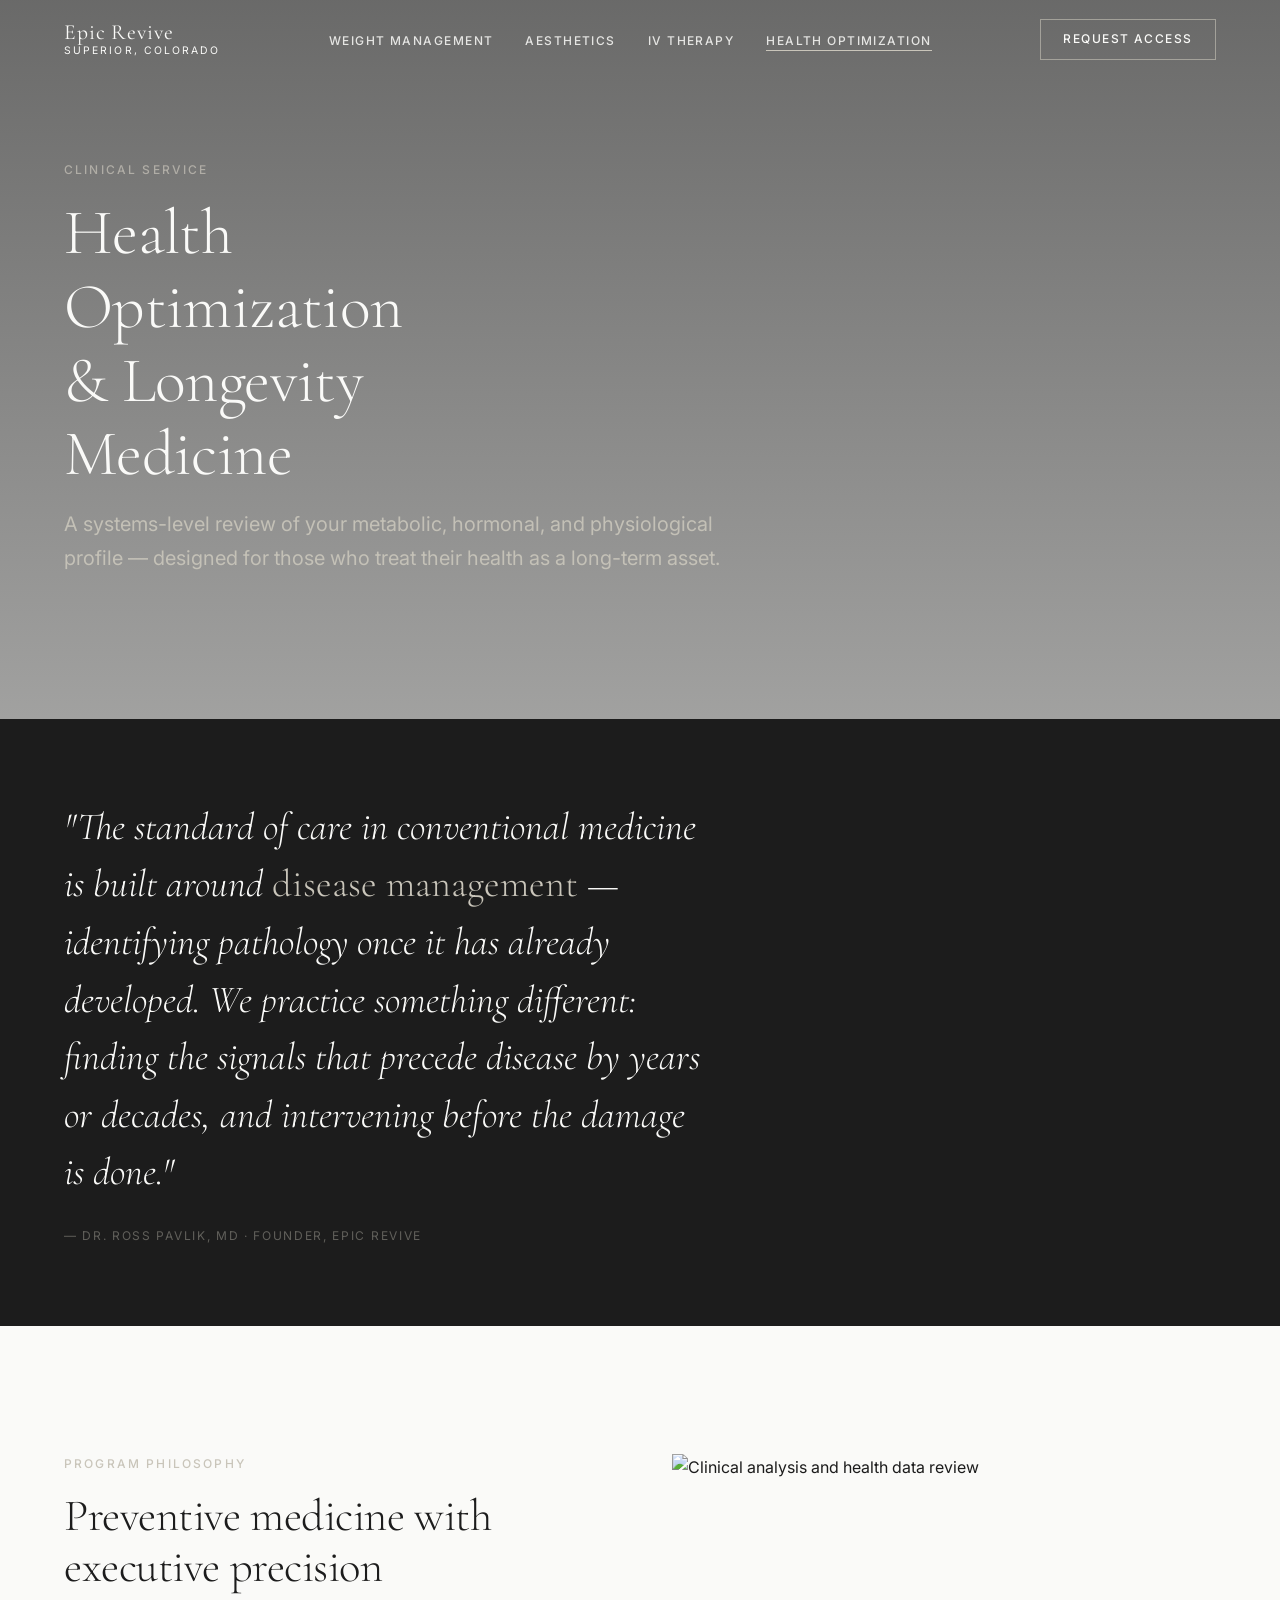
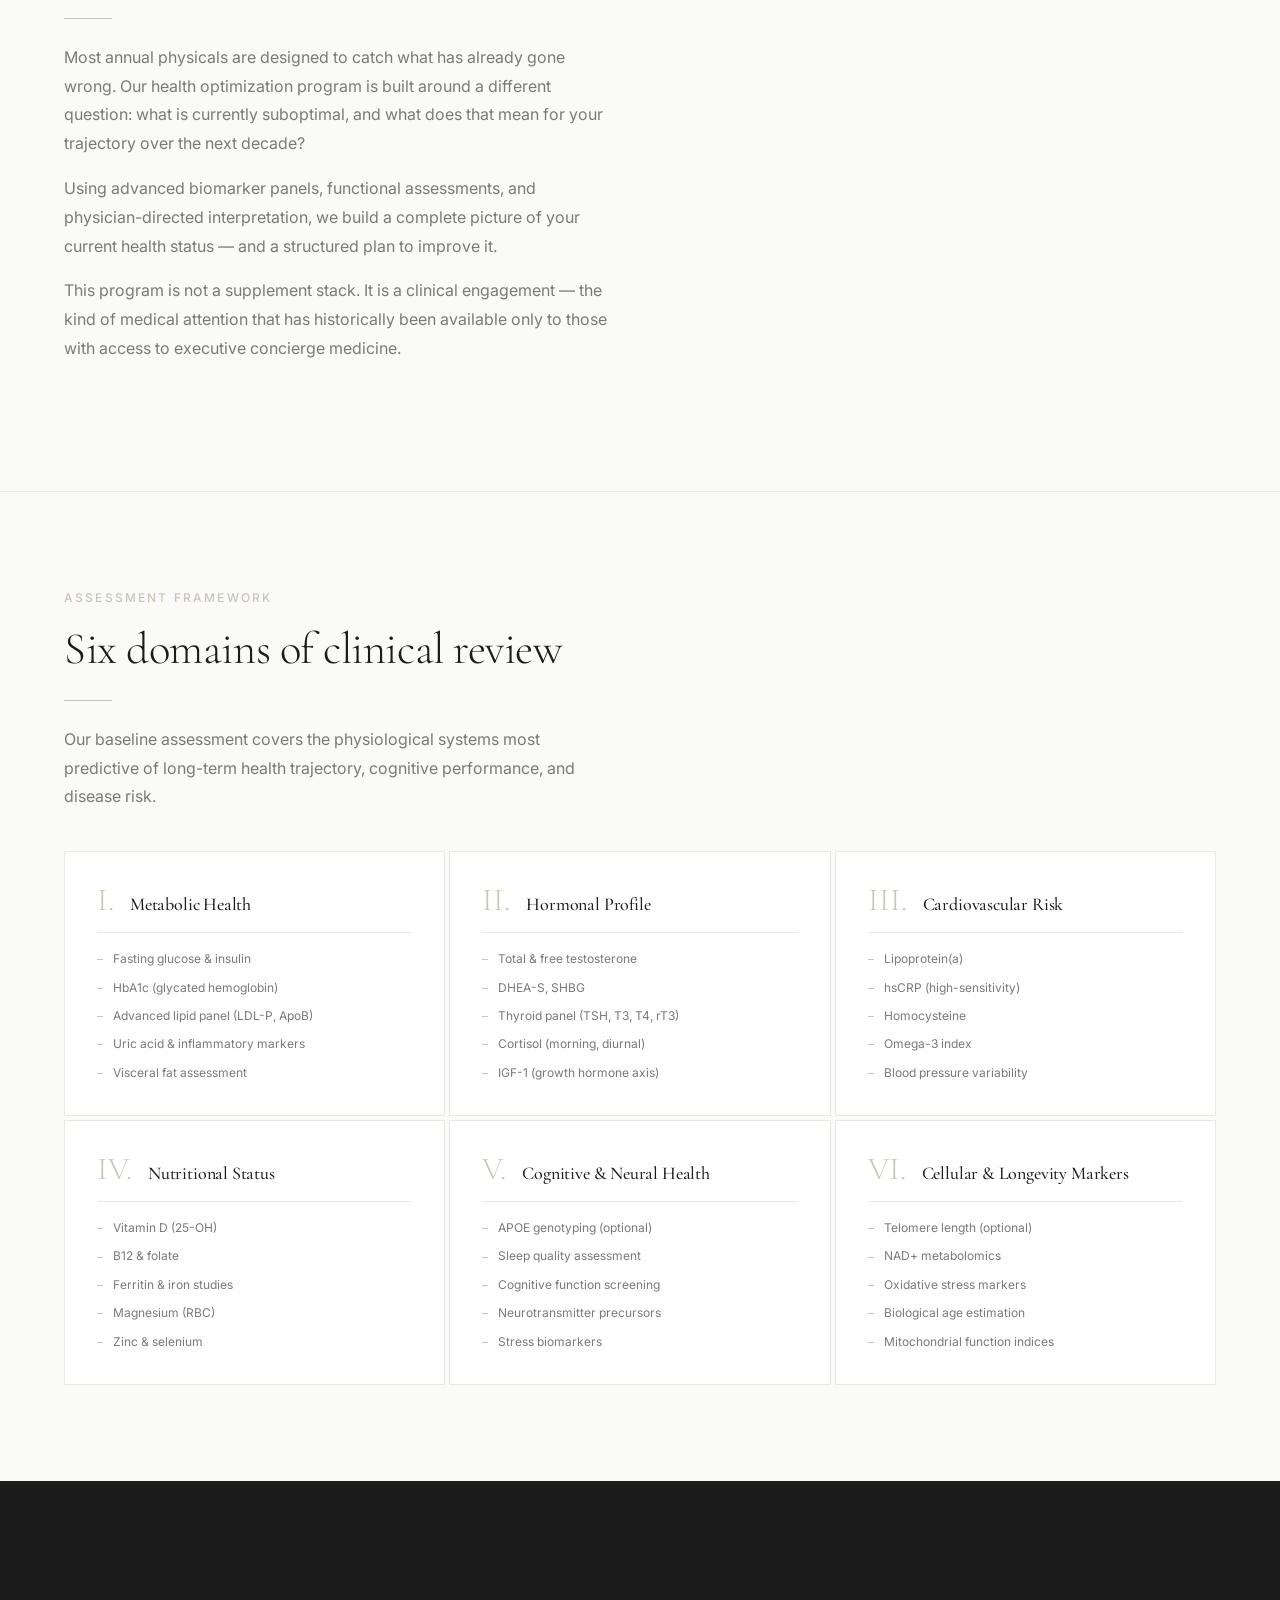
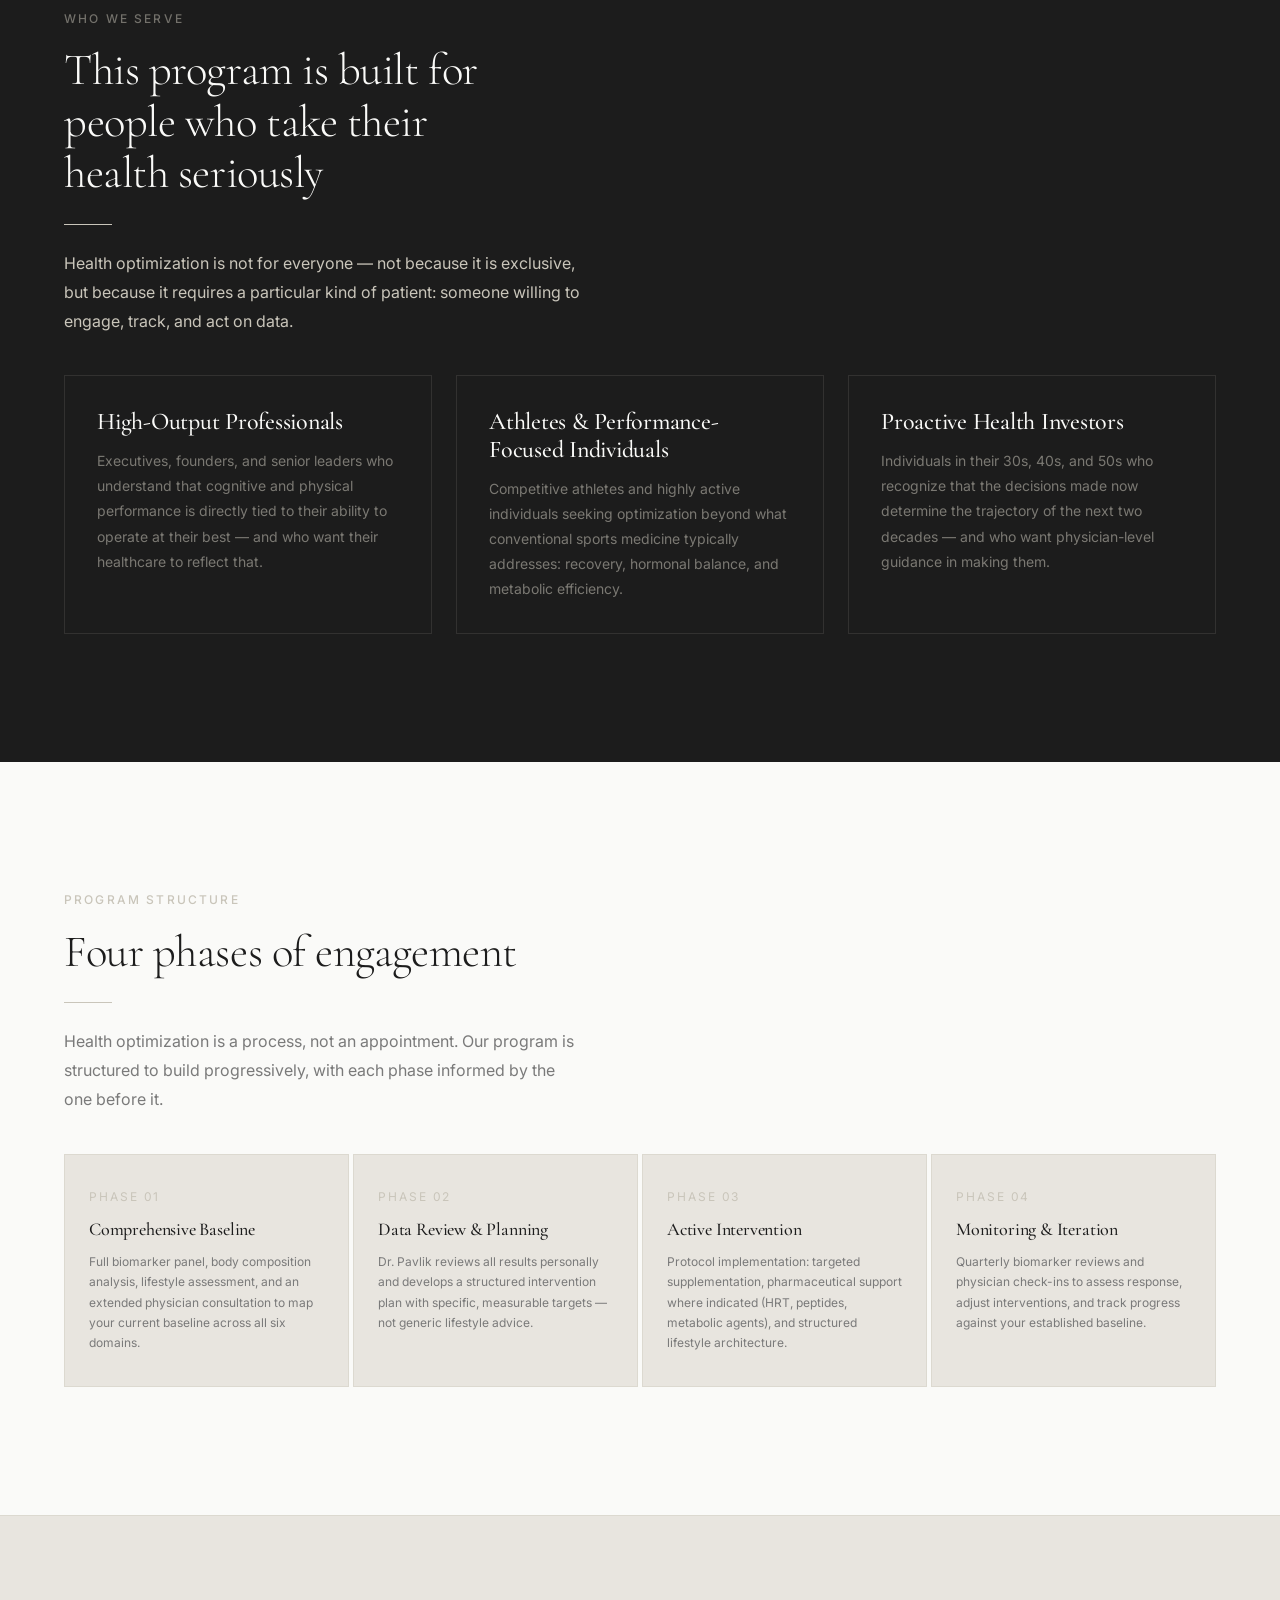
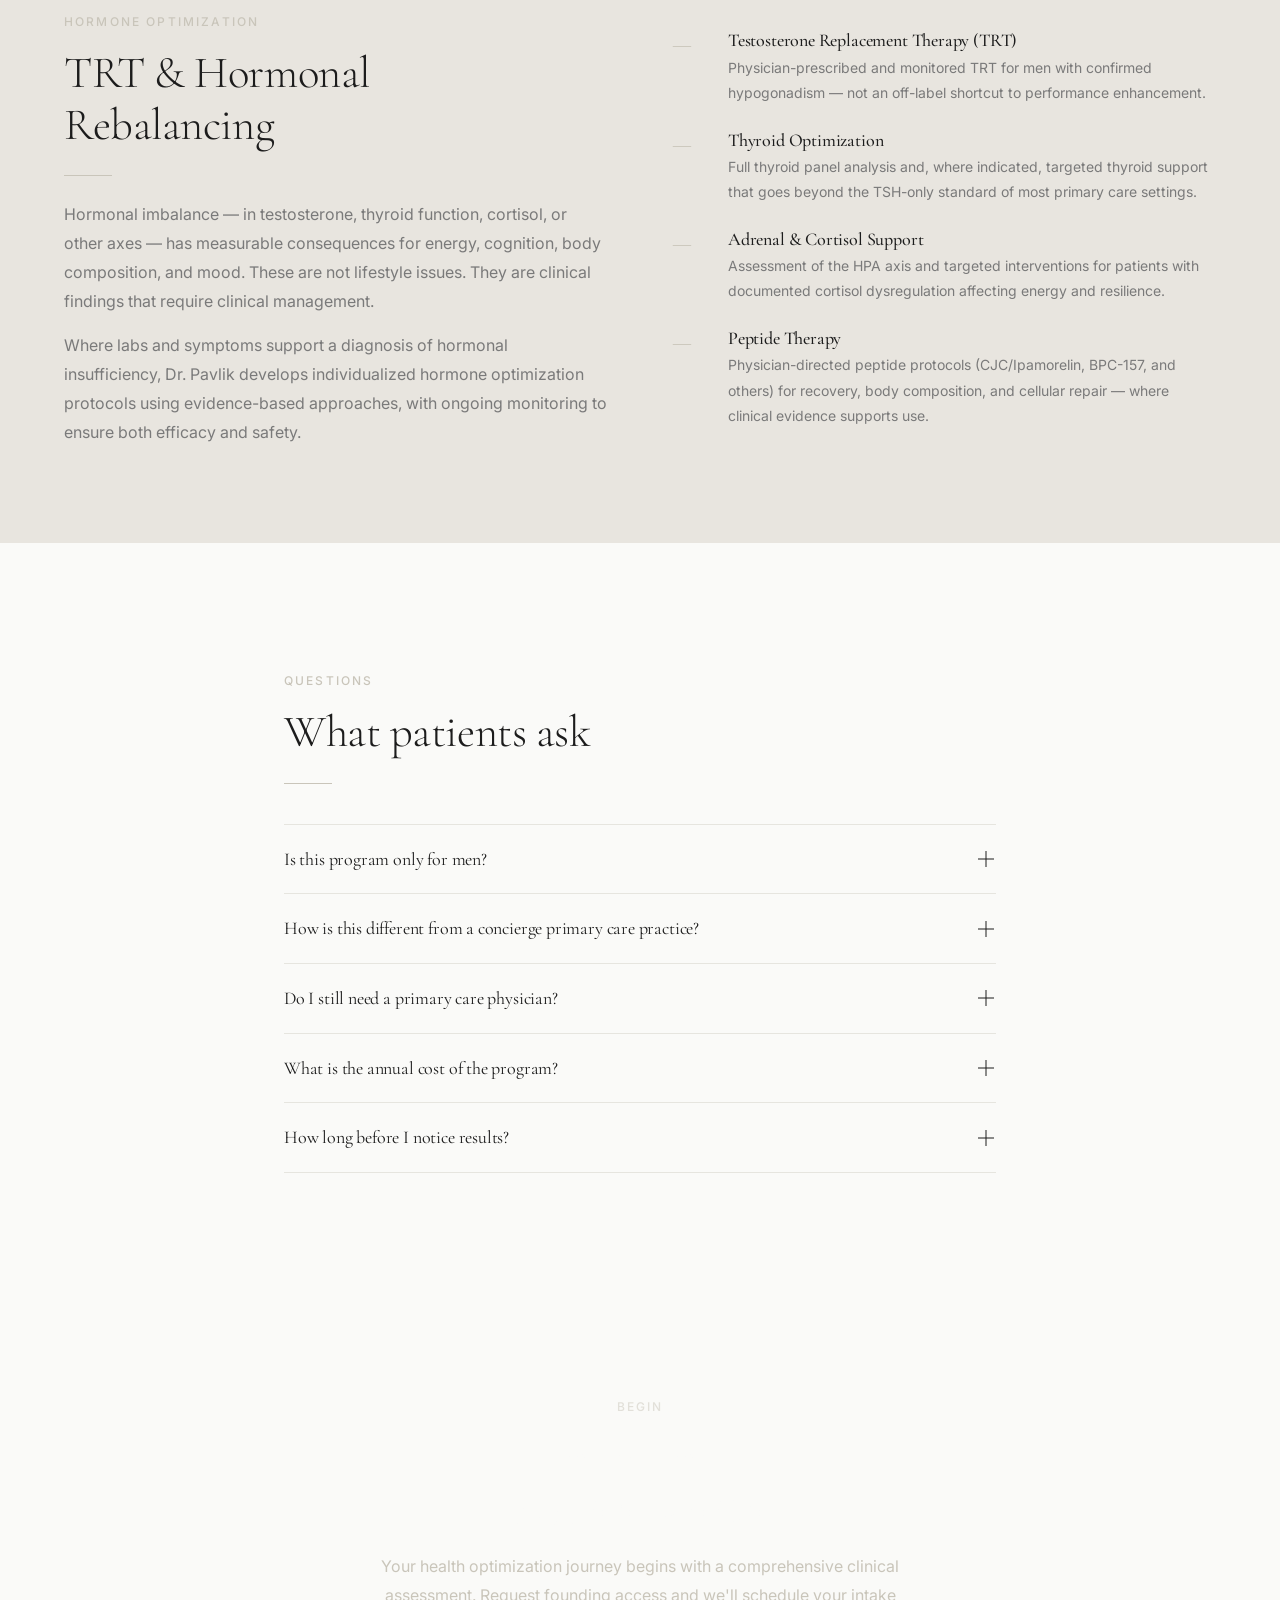
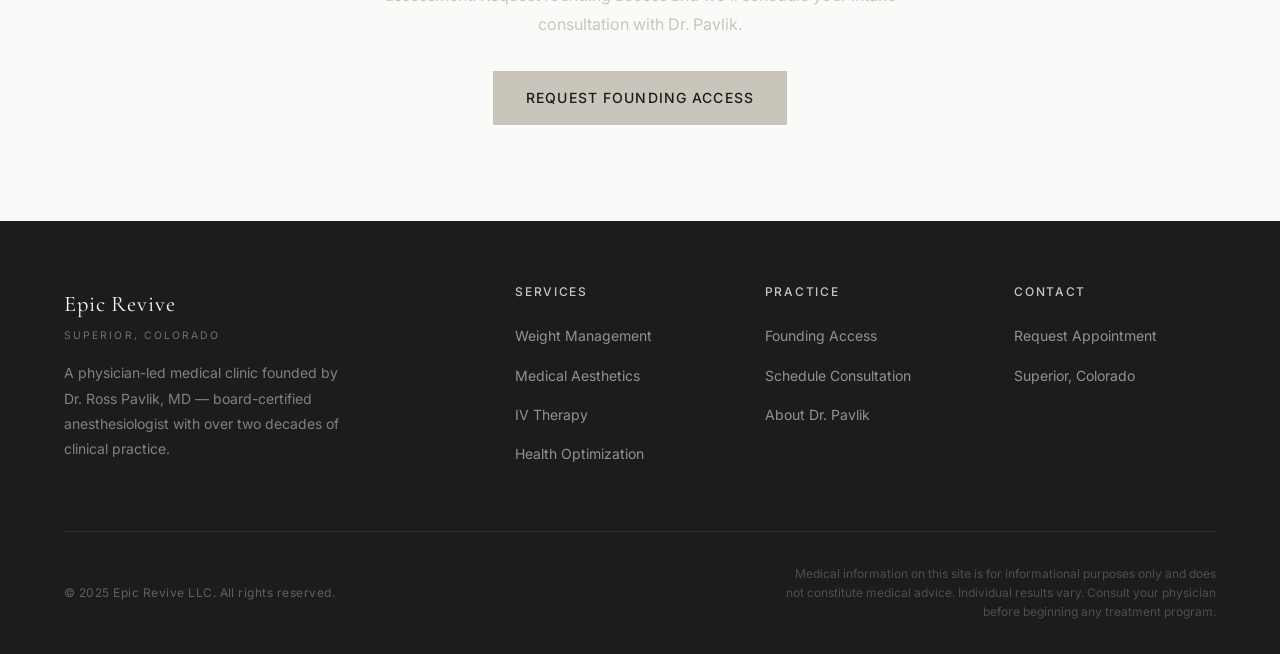
==== commit e07309d5: "Build Epic Revive MVP website — physician-led medical clinic Complete 5-page static website for Epic" ====
--- a/health-optimization.html
+++ b/health-optimization.html
@@ -3,450 +3,565 @@
 <head>
   <meta charset="UTF-8" />
   <meta name="viewport" content="width=device-width, initial-scale=1.0" />
-  <meta name="description" content="Physician-directed health optimization and longevity medicine in Superior, Colorado. Comprehensive biomarker analysis, preventive protocols, and executive medical programs by Dr. Ross Pavlik, M.D." />
-  <meta name="robots" content="index, follow" />
-
-  <title>Health Optimization — Longevity &amp; Preventive Medicine | Epic Revive</title>
+  <title>Health Optimization &amp; Longevity Medicine | Epic Revive — Superior, Colorado</title>
+  <meta name="description" content="Preventive and longevity medicine for executives and high-performers in Superior, Colorado. Physician-directed systems-level health assessment and optimization by Dr. Ross Pavlik, MD." />
+  <meta name="keywords" content="health optimization Superior Colorado, longevity medicine Boulder, executive health program Front Range, preventive medicine physician Colorado, biomarker optimization" />
 
   <link rel="preconnect" href="https://fonts.googleapis.com" />
   <link rel="preconnect" href="https://fonts.gstatic.com" crossorigin />
-  <link href="https://fonts.googleapis.com/css2?family=Cormorant+Garamond:ital,wght@0,300;0,400;0,500;1,300;1,400&family=Inter:wght@300;400;500&display=swap" rel="stylesheet" />
-
+  <link href="https://fonts.googleapis.com/css2?family=Cormorant+Garamond:ital,wght@0,300;0,400;0,500;1,300;1,400&family=Inter:wght@300;400;500;600&display=swap" rel="stylesheet" />
   <link rel="stylesheet" href="css/styles.css" />
 
+  <link rel="icon" type="image/svg+xml" href="data:image/svg+xml,<svg xmlns='http://www.w3.org/2000/svg' viewBox='0 0 32 32'><rect width='32' height='32' fill='%231C1C1C'/><text x='50%' y='56%' dominant-baseline='middle' text-anchor='middle' fill='%23C9C5BA' font-size='16' font-family='Georgia'>E</text></svg>" />
+
   <style>
-    .page-header__bg {
-      background-image: url('https://images.unsplash.com/photo-1576091160399-112ba8d25d1d?w=1400&q=80');
-    }
-
-    .pillar-block {
-      padding: var(--space-xl);
+    .assessment-domains {
+      display: grid;
+      grid-template-columns: repeat(3, 1fr);
+      gap: var(--space-1);
+    }
+
+    .domain-card {
+      background-color: var(--color-white);
       border: 1px solid var(--color-border);
-      background-color: var(--color-white);
+      padding: var(--space-8);
+    }
+
+    .domain-card__header {
+      display: flex;
+      align-items: baseline;
+      gap: var(--space-4);
+      margin-bottom: var(--space-4);
+      padding-bottom: var(--space-4);
+      border-bottom: 1px solid var(--color-border);
+    }
+
+    .domain-card__num {
+      font-family: var(--font-heading);
+      font-size: var(--text-2xl);
+      font-weight: 300;
+      color: var(--color-taupe);
+      line-height: 1;
+    }
+
+    .domain-card h4 {
+      font-size: var(--text-md);
+      line-height: 1.2;
+    }
+
+    .domain-card__markers {
       display: flex;
       flex-direction: column;
-      gap: var(--space-sm);
+      gap: var(--space-2);
+    }
+
+    .domain-marker {
+      font-size: var(--text-xs);
+      color: var(--color-warm-gray);
+      padding-left: var(--space-4);
       position: relative;
     }
 
-    .pillar-block::after {
+    .domain-marker::before {
       content: '';
       position: absolute;
-      bottom: 0;
       left: 0;
-      right: 0;
-      height: 2px;
+      top: 50%;
+      width: 6px;
+      height: 1px;
       background-color: var(--color-taupe);
-      transform: scaleX(0);
-      transition: transform var(--transition-slow);
-      transform-origin: left;
-    }
-
-    .pillar-block:hover::after {
-      transform: scaleX(1);
-    }
-
-    .pillar-block__icon {
+    }
+
+    .who-section {
+      background-color: var(--color-charcoal);
+    }
+
+    .who-profiles {
+      display: grid;
+      grid-template-columns: repeat(3, 1fr);
+      gap: var(--space-6);
+      margin-top: var(--space-10);
+    }
+
+    .who-profile {
+      border: 1px solid rgba(201,197,186,0.12);
+      padding: var(--space-8);
+    }
+
+    .who-profile h4 {
+      color: var(--color-off-white);
+      margin-bottom: var(--space-3);
+    }
+
+    .who-profile p {
+      font-size: var(--text-sm);
+      color: rgba(201,197,186,0.55);
+      max-width: none;
+    }
+
+    .program-phases {
+      display: grid;
+      grid-template-columns: repeat(4, 1fr);
+      gap: var(--space-1);
+    }
+
+    .phase-card {
+      background-color: var(--color-taupe-light);
+      padding: var(--space-8) var(--space-6);
+      border: 1px solid var(--color-border);
+    }
+
+    .phase-card__step {
+      font-size: var(--text-xs);
+      letter-spacing: 0.16em;
+      text-transform: uppercase;
+      color: var(--color-taupe);
+      margin-bottom: var(--space-3);
+    }
+
+    .phase-card h4 {
+      font-size: var(--text-md);
+      margin-bottom: var(--space-3);
+    }
+
+    .phase-card p {
+      font-size: var(--text-xs);
+      max-width: none;
+      line-height: 1.7;
+    }
+
+    .manifesto-block {
+      background-color: var(--color-charcoal);
+      padding: var(--space-20) 0;
+    }
+
+    .manifesto-text {
       font-family: var(--font-heading);
-      font-size: 2.5rem;
+      font-size: clamp(1.4rem, 3vw, var(--text-3xl));
+      font-weight: 300;
+      color: var(--color-off-white);
+      line-height: 1.5;
+      max-width: 640px;
+      font-style: italic;
+    }
+
+    .manifesto-text em {
       color: var(--color-taupe);
-      line-height: 1;
-    }
-
-    .pillar-block h3 {
-      font-size: var(--text-xl);
-    }
-
-    .pillar-block p {
-      font-size: var(--text-sm);
-      line-height: 1.75;
-    }
-
-    .longevity-section {
-      background-color: var(--color-charcoal);
-      position: relative;
-      overflow: hidden;
-    }
-
-    .longevity-section::before {
-      content: '';
-      position: absolute;
-      inset: 0;
-      background-image: url('https://images.unsplash.com/photo-1553356084-58ef4a67b2a7?w=1400&q=80');
-      background-size: cover;
-      background-position: center;
-      opacity: 0.12;
-    }
-
-    .longevity-section .container {
-      position: relative;
-      z-index: 1;
-    }
-
-    .biomarker-list {
-      columns: 2;
-      gap: var(--space-lg);
-    }
-
-    .biomarker-item {
-      break-inside: avoid;
-      padding: 0.5rem 0;
-      border-bottom: 1px solid var(--color-border);
-      font-size: var(--text-sm);
-      color: var(--color-charcoal);
-      display: flex;
-      align-items: center;
-      gap: var(--space-xs);
-    }
-
-    .biomarker-item::before {
-      content: '—';
-      color: var(--color-taupe);
-      flex-shrink: 0;
+      font-style: normal;
+    }
+
+    @media (max-width: 1024px) {
+      .program-phases {
+        grid-template-columns: repeat(2, 1fr);
+      }
     }
 
     @media (max-width: 768px) {
-      .biomarker-list {
-        columns: 1;
+      .assessment-domains {
+        grid-template-columns: 1fr;
+      }
+      .who-profiles {
+        grid-template-columns: 1fr;
+      }
+      .program-phases {
+        grid-template-columns: 1fr;
       }
     }
   </style>
 </head>
 <body>
 
-  <!-- NAV -->
-  <nav class="nav" id="main-nav" role="navigation" aria-label="Main navigation">
-    <div class="nav__inner">
-      <a href="index.html" class="nav__logo" aria-label="Epic Revive Home">
-        <span class="nav__logo-name">Epic Revive</span>
-        <span class="nav__logo-tagline">Superior, Colorado</span>
-      </a>
-      <div class="nav__links">
-        <a href="weight-management.html" class="nav__link">Weight Management</a>
-        <a href="medical-aesthetics.html" class="nav__link">Medical Aesthetics</a>
-        <a href="iv-therapy.html" class="nav__link">IV Therapy</a>
-        <a href="health-optimization.html" class="nav__link nav__link--active">Health Optimization</a>
-      </div>
-      <a href="index.html#founding-access" class="nav__cta">Request Access</a>
-      <button class="nav__hamburger" id="nav-toggle" aria-label="Open menu" aria-expanded="false">
-        <span></span><span></span><span></span>
-      </button>
-    </div>
-    <div class="nav__mobile" id="nav-mobile">
-      <a href="weight-management.html" class="nav__mobile-link">Weight Management</a>
-      <a href="medical-aesthetics.html" class="nav__mobile-link">Medical Aesthetics</a>
-      <a href="iv-therapy.html" class="nav__mobile-link">IV Therapy</a>
-      <a href="health-optimization.html" class="nav__mobile-link">Health Optimization</a>
-      <a href="index.html#founding-access" class="nav__mobile-cta">Request Founding Access</a>
+  <!-- Navigation -->
+  <nav class="nav nav--light" id="nav">
+    <div class="container">
+      <div class="nav__inner">
+        <a href="index.html" class="nav__logo">
+          <span class="nav__logo-name">Epic Revive</span>
+          <span class="nav__logo-tagline">Superior, Colorado</span>
+        </a>
+        <ul class="nav__links">
+          <li><a href="weight-management.html" class="nav__link">Weight Management</a></li>
+          <li><a href="medical-aesthetics.html" class="nav__link">Aesthetics</a></li>
+          <li><a href="iv-therapy.html" class="nav__link">IV Therapy</a></li>
+          <li><a href="health-optimization.html" class="nav__link active">Health Optimization</a></li>
+        </ul>
+        <div style="display:flex;align-items:center;gap:var(--space-4)">
+          <a href="index.html#founding-access-bottom" class="nav__cta">Request Access</a>
+          <button class="nav__hamburger" id="hamburger" aria-label="Open menu" aria-expanded="false">
+            <span></span><span></span><span></span>
+          </button>
+        </div>
+      </div>
     </div>
   </nav>
 
-  <!-- PAGE HEADER -->
-  <header class="page-header" aria-labelledby="page-title">
-    <div class="page-header__bg" role="img" aria-label="Longevity and preventive medicine environment"></div>
-    <div class="container page-header__content">
-      <span class="eyebrow">Clinical Service</span>
-      <h1 id="page-title">Health Optimization<br/>&amp; Longevity Medicine</h1>
-      <p class="lead">
-        Preventive and longevity-focused medical programs built on comprehensive
-        biomarker analysis and physician-designed protocols — for patients who
-        refuse to accept decline as inevitable.
+  <div class="nav__drawer" id="nav-drawer">
+    <a href="weight-management.html" class="nav__link">Weight Management</a>
+    <a href="medical-aesthetics.html" class="nav__link">Aesthetics</a>
+    <a href="iv-therapy.html" class="nav__link">IV Therapy</a>
+    <a href="health-optimization.html" class="nav__link">Health Optimization</a>
+    <a href="index.html#founding-access-bottom" class="btn btn--primary" style="margin-top:var(--space-2)">Request Founding Access</a>
+  </div>
+
+  <!-- Page Hero -->
+  <section class="page-hero">
+    <div class="page-hero__bg" style="background-image: url('https://images.unsplash.com/photo-1506126613408-eca07ce68773?w=1600&q=80&auto=format&fit=crop');" role="img" aria-label="Health optimization and longevity medicine"></div>
+    <div class="container page-hero__content" style="padding-bottom:var(--space-20);">
+      <span class="eyebrow" style="color:rgba(201,197,186,0.7)">Clinical Service</span>
+      <h1>Health Optimization<br>&amp; Longevity Medicine</h1>
+      <p class="lead">A systems-level review of your metabolic, hormonal, and physiological profile — designed for those who treat their health as a long-term asset.</p>
+    </div>
+  </section>
+
+  <!-- Manifesto -->
+  <div class="manifesto-block">
+    <div class="container">
+      <p class="manifesto-text fade-in">
+        "The standard of care in conventional medicine is built around <em>disease management</em> — identifying pathology once it has already developed. We practice something different: finding the signals that precede disease by years or decades, and intervening before the damage is done."
       </p>
-    </div>
-  </header>
-
-  <!-- INTRO -->
-  <section class="section section--alt" aria-labelledby="intro-heading">
-    <div class="container">
-      <div class="grid grid--2" style="align-items: center; gap: var(--space-3xl);">
-        <div class="fade-in">
-          <span class="eyebrow">The Executive Medical Approach</span>
-          <div class="divider"></div>
-          <h2 id="intro-heading">Medicine That Addresses<br/>What's Coming, Not<br/>What's Already Here</h2>
-          <p class="lead" style="margin-top: var(--space-md);">
-            Conventional medicine excels at treating established disease.
-            Health optimization medicine is designed to prevent it.
-          </p>
-          <p style="margin-top: var(--space-sm);">
-            At Epic Revive, health optimization begins with a level of diagnostic
-            depth that most annual physicals do not approach. We evaluate not just
-            whether your labs are within "normal range" — but whether your physiology
-            is performing at its optimal level.
-          </p>
-          <p style="margin-top: var(--space-sm);">
-            This program is designed for individuals who take their health as seriously
-            as they take their professional performance. Executives, athletes, and
-            high-functioning individuals who want a physician who will give them the
-            same level of scrutiny and accountability that they apply to everything else
-            in their lives.
-          </p>
-        </div>
-        <div class="fade-in fade-in--delay-1">
+      <div style="margin-top:var(--space-6);">
+        <div style="font-size:var(--text-xs);letter-spacing:0.14em;text-transform:uppercase;color:rgba(201,197,186,0.4);">— Dr. Ross Pavlik, MD · Founder, Epic Revive</div>
+      </div>
+    </div>
+  </div>
+
+  <!-- Philosophy -->
+  <section class="section--lg">
+    <div class="container">
+      <div style="display:grid;grid-template-columns:1fr 1fr;gap:var(--space-16);align-items:start;" class="fade-in">
+        <div>
+          <span class="eyebrow">Program Philosophy</span>
+          <h2 style="margin-bottom:var(--space-6);">Preventive medicine with<br>executive precision</h2>
+          <div class="rule"></div>
+          <p style="margin-bottom:var(--space-4);">Most annual physicals are designed to catch what has already gone wrong. Our health optimization program is built around a different question: what is currently suboptimal, and what does that mean for your trajectory over the next decade?</p>
+          <p style="margin-bottom:var(--space-4);">Using advanced biomarker panels, functional assessments, and physician-directed interpretation, we build a complete picture of your current health status — and a structured plan to improve it.</p>
+          <p>This program is not a supplement stack. It is a clinical engagement — the kind of medical attention that has historically been available only to those with access to executive concierge medicine.</p>
+        </div>
+        <div>
           <img
-            src="https://images.unsplash.com/photo-1524178232363-1fb2b075b655?w=800&q=80"
-            alt="Precision medicine and health data analysis"
+            src="https://images.unsplash.com/photo-1551190822-a9333d879b1f?w=800&q=80&auto=format&fit=crop"
+            alt="Clinical analysis and health data review"
+            style="width:100%;aspect-ratio:4/3;object-fit:cover;"
             loading="lazy"
-            style="width: 100%; filter: grayscale(15%);"
           />
         </div>
       </div>
     </div>
   </section>
 
-  <!-- PHILOSOPHY -->
-  <section class="section section--dark longevity-section" aria-label="Longevity philosophy">
-    <div class="container text-center">
-      <blockquote class="philosophy-quote">
-        "The goal is not to live longer. The goal is to function at your highest
-        level for as long as possible — with the data to prove you are."
-        <cite>Ross Pavlik, M.D.</cite>
-      </blockquote>
-    </div>
-  </section>
-
-  <!-- FOUR PILLARS -->
-  <section class="section" aria-labelledby="pillars-heading">
-    <div class="container">
-      <div class="section-header">
-        <span class="eyebrow">Program Framework</span>
-        <h2 id="pillars-heading">The Four Pillars of<br/>Health Optimization</h2>
-        <p>Our health optimization programs are built around four clinical domains. All four are addressed in every comprehensive program.</p>
-      </div>
-
-      <div class="grid grid--4">
-        <div class="pillar-block fade-in">
-          <span class="pillar-block__icon">I</span>
-          <h3>Comprehensive Diagnostics</h3>
-          <p>Advanced biomarker analysis far beyond a standard annual physical. The data foundation of your optimization program.</p>
-        </div>
-        <div class="pillar-block fade-in fade-in--delay-1">
-          <span class="pillar-block__icon">II</span>
-          <h3>Hormonal Optimization</h3>
-          <p>Evidence-based hormone evaluation and, where clinically appropriate, optimization of testosterone, thyroid, cortisol, and related pathways.</p>
-        </div>
-        <div class="pillar-block fade-in fade-in--delay-2">
-          <span class="pillar-block__icon">III</span>
-          <h3>Metabolic Performance</h3>
-          <p>Insulin sensitivity, mitochondrial function, cardiovascular risk assessment, and metabolic age versus chronological age analysis.</p>
-        </div>
-        <div class="pillar-block fade-in fade-in--delay-3">
-          <span class="pillar-block__icon">IV</span>
-          <h3>Protocol Architecture</h3>
-          <p>Individualized protocol integrating targeted supplementation, nutritional strategy, sleep optimization, and ongoing physician oversight.</p>
-        </div>
-      </div>
-    </div>
-  </section>
-
-  <!-- BIOMARKER PANEL -->
-  <section class="section section--taupe" aria-labelledby="biomarkers-heading">
-    <div class="container">
-      <div class="section-header section-header--center">
-        <span class="eyebrow">Diagnostic Depth</span>
-        <h2 id="biomarkers-heading">What We Measure</h2>
-        <p>Our comprehensive panel evaluates markers that most routine blood work does not include.</p>
-      </div>
-
-      <div class="biomarker-list fade-in">
-        <div class="biomarker-item">Total &amp; Free Testosterone</div>
-        <div class="biomarker-item">DHEA-S &amp; Pregnenolone</div>
-        <div class="biomarker-item">Comprehensive Thyroid Panel (TSH, Free T3, Free T4, Reverse T3)</div>
-        <div class="biomarker-item">Fasting Insulin &amp; HOMA-IR</div>
-        <div class="biomarker-item">HbA1c &amp; Glucose Metabolism Panel</div>
-        <div class="biomarker-item">Advanced Lipid Fractionation (ApoB, LDL-P, Lp(a))</div>
-        <div class="biomarker-item">High-Sensitivity CRP &amp; Inflammatory Markers</div>
-        <div class="biomarker-item">Homocysteine</div>
-        <div class="biomarker-item">Ferritin &amp; Iron Studies</div>
-        <div class="biomarker-item">Comprehensive Metabolic Panel</div>
-        <div class="biomarker-item">25-OH Vitamin D</div>
-        <div class="biomarker-item">Omega-3 Index</div>
-        <div class="biomarker-item">Cortisol (AM) &amp; Adrenal Function</div>
-        <div class="biomarker-item">Complete Blood Count with Differential</div>
-        <div class="biomarker-item">Estradiol &amp; Sex Hormone Binding Globulin</div>
-        <div class="biomarker-item">IGF-1 &amp; Growth Hormone Axis</div>
-      </div>
-
-      <p style="margin-top: var(--space-xl); font-size: var(--text-sm); color: var(--color-warm-gray); font-style: italic; text-align: center;">
-        Panel composition is individualized based on age, sex, health history, and program objectives.
-        Additional specialty testing may be recommended following initial results review.
-      </p>
-    </div>
-  </section>
-
-  <!-- PROGRAM OPTIONS -->
-  <section class="section section--alt" aria-labelledby="programs-heading">
-    <div class="container">
-      <div class="section-header section-header--center">
+  <!-- Assessment Domains -->
+  <section class="section" style="background-color:var(--color-off-white);border-top:1px solid var(--color-border);">
+    <div class="container fade-in">
+      <div style="margin-bottom:var(--space-10);">
+        <span class="eyebrow">Assessment Framework</span>
+        <h2>Six domains of clinical review</h2>
+        <div class="rule"></div>
+        <p style="max-width:52ch;">Our baseline assessment covers the physiological systems most predictive of long-term health trajectory, cognitive performance, and disease risk.</p>
+      </div>
+
+      <div class="assessment-domains">
+        <div class="domain-card">
+          <div class="domain-card__header">
+            <div class="domain-card__num">I.</div>
+            <h4>Metabolic Health</h4>
+          </div>
+          <div class="domain-card__markers">
+            <div class="domain-marker">Fasting glucose &amp; insulin</div>
+            <div class="domain-marker">HbA1c (glycated hemoglobin)</div>
+            <div class="domain-marker">Advanced lipid panel (LDL-P, ApoB)</div>
+            <div class="domain-marker">Uric acid &amp; inflammatory markers</div>
+            <div class="domain-marker">Visceral fat assessment</div>
+          </div>
+        </div>
+
+        <div class="domain-card">
+          <div class="domain-card__header">
+            <div class="domain-card__num">II.</div>
+            <h4>Hormonal Profile</h4>
+          </div>
+          <div class="domain-card__markers">
+            <div class="domain-marker">Total &amp; free testosterone</div>
+            <div class="domain-marker">DHEA-S, SHBG</div>
+            <div class="domain-marker">Thyroid panel (TSH, T3, T4, rT3)</div>
+            <div class="domain-marker">Cortisol (morning, diurnal)</div>
+            <div class="domain-marker">IGF-1 (growth hormone axis)</div>
+          </div>
+        </div>
+
+        <div class="domain-card">
+          <div class="domain-card__header">
+            <div class="domain-card__num">III.</div>
+            <h4>Cardiovascular Risk</h4>
+          </div>
+          <div class="domain-card__markers">
+            <div class="domain-marker">Lipoprotein(a)</div>
+            <div class="domain-marker">hsCRP (high-sensitivity)</div>
+            <div class="domain-marker">Homocysteine</div>
+            <div class="domain-marker">Omega-3 index</div>
+            <div class="domain-marker">Blood pressure variability</div>
+          </div>
+        </div>
+
+        <div class="domain-card">
+          <div class="domain-card__header">
+            <div class="domain-card__num">IV.</div>
+            <h4>Nutritional Status</h4>
+          </div>
+          <div class="domain-card__markers">
+            <div class="domain-marker">Vitamin D (25-OH)</div>
+            <div class="domain-marker">B12 &amp; folate</div>
+            <div class="domain-marker">Ferritin &amp; iron studies</div>
+            <div class="domain-marker">Magnesium (RBC)</div>
+            <div class="domain-marker">Zinc &amp; selenium</div>
+          </div>
+        </div>
+
+        <div class="domain-card">
+          <div class="domain-card__header">
+            <div class="domain-card__num">V.</div>
+            <h4>Cognitive &amp; Neural Health</h4>
+          </div>
+          <div class="domain-card__markers">
+            <div class="domain-marker">APOE genotyping (optional)</div>
+            <div class="domain-marker">Sleep quality assessment</div>
+            <div class="domain-marker">Cognitive function screening</div>
+            <div class="domain-marker">Neurotransmitter precursors</div>
+            <div class="domain-marker">Stress biomarkers</div>
+          </div>
+        </div>
+
+        <div class="domain-card">
+          <div class="domain-card__header">
+            <div class="domain-card__num">VI.</div>
+            <h4>Cellular &amp; Longevity Markers</h4>
+          </div>
+          <div class="domain-card__markers">
+            <div class="domain-marker">Telomere length (optional)</div>
+            <div class="domain-marker">NAD+ metabolomics</div>
+            <div class="domain-marker">Oxidative stress markers</div>
+            <div class="domain-marker">Biological age estimation</div>
+            <div class="domain-marker">Mitochondrial function indices</div>
+          </div>
+        </div>
+      </div>
+    </div>
+  </section>
+
+  <!-- Who This Is For -->
+  <section class="section--lg who-section">
+    <div class="container">
+      <div class="fade-in">
+        <span class="eyebrow" style="color:rgba(201,197,186,0.5);">Who We Serve</span>
+        <h2 style="color:var(--color-off-white);max-width:22ch;">This program is built for people who take their health seriously</h2>
+        <div class="rule" style="background-color:var(--color-taupe);"></div>
+        <p style="color:var(--color-taupe);max-width:52ch;">Health optimization is not for everyone — not because it is exclusive, but because it requires a particular kind of patient: someone willing to engage, track, and act on data.</p>
+
+        <div class="who-profiles">
+          <div class="who-profile">
+            <h4>High-Output Professionals</h4>
+            <p>Executives, founders, and senior leaders who understand that cognitive and physical performance is directly tied to their ability to operate at their best — and who want their healthcare to reflect that.</p>
+          </div>
+          <div class="who-profile">
+            <h4>Athletes &amp; Performance-Focused Individuals</h4>
+            <p>Competitive athletes and highly active individuals seeking optimization beyond what conventional sports medicine typically addresses: recovery, hormonal balance, and metabolic efficiency.</p>
+          </div>
+          <div class="who-profile">
+            <h4>Proactive Health Investors</h4>
+            <p>Individuals in their 30s, 40s, and 50s who recognize that the decisions made now determine the trajectory of the next two decades — and who want physician-level guidance in making them.</p>
+          </div>
+        </div>
+      </div>
+    </div>
+  </section>
+
+  <!-- Program Phases -->
+  <section class="section--lg">
+    <div class="container">
+      <div class="fade-in" style="margin-bottom:var(--space-10);">
         <span class="eyebrow">Program Structure</span>
-        <h2 id="programs-heading">How the Program Works</h2>
-      </div>
-
-      <div class="protocol-card">
-        <div class="protocol-card__header" data-toggle>
-          <h3 class="protocol-card__title">Comprehensive Health Assessment</h3>
-          <span class="protocol-card__toggle" aria-hidden="true">+</span>
-        </div>
-        <div class="protocol-card__body">
-          <p>
-            The foundation of every health optimization program. A 60-minute physician consultation
-            combined with a comprehensive biomarker panel. Includes detailed health history review,
-            lifestyle assessment, and establishment of your individualized baseline.
-          </p>
-          <p style="margin-top: var(--space-sm);">
-            Results are reviewed in a dedicated follow-up consultation. You receive a written
-            protocol document outlining your findings, priorities, and recommended interventions.
-          </p>
-        </div>
-      </div>
-
-      <div class="protocol-card">
-        <div class="protocol-card__header" data-toggle>
-          <h3 class="protocol-card__title">Ongoing Optimization Program</h3>
-          <span class="protocol-card__toggle" aria-hidden="true">+</span>
-        </div>
-        <div class="protocol-card__body">
-          <p>
-            For patients committed to sustained health optimization, a structured ongoing program
-            provides quarterly physician consultations, biannual comprehensive labs, and continuous
-            protocol refinement as your physiology evolves and your goals develop.
-          </p>
-          <p style="margin-top: var(--space-sm);">
-            Direct physician access is included for active program patients. Protocol updates
-            are issued as new evidence emerges or your biomarkers shift.
-          </p>
-        </div>
-      </div>
-
-      <div class="protocol-card">
-        <div class="protocol-card__header" data-toggle>
-          <h3 class="protocol-card__title">Hormone Optimization Integration</h3>
-          <span class="protocol-card__toggle" aria-hidden="true">+</span>
-        </div>
-        <div class="protocol-card__body">
-          <p>
-            Where clinically indicated, hormone optimization — including testosterone replacement
-            therapy, thyroid optimization, and adrenal support — can be integrated into
-            the health optimization program under direct physician management.
-          </p>
-          <p style="margin-top: var(--space-sm);">
-            All hormone therapies at Epic Revive follow evidence-based dosing protocols
-            with regular monitoring. We do not prescribe supraphysiologic doses or operate
-            outside the boundaries of evidence-based medicine.
-          </p>
-          <p style="margin-top: var(--space-sm); font-style: italic; color: var(--color-taupe-dark);">
-            Hormone therapy initiated only following comprehensive baseline evaluation
-            and physician consultation.
-          </p>
-        </div>
-      </div>
-
-      <div class="protocol-card">
-        <div class="protocol-card__header" data-toggle>
-          <h3 class="protocol-card__title">Targeted Supplementation &amp; Protocol Design</h3>
-          <span class="protocol-card__toggle" aria-hidden="true">+</span>
-        </div>
-        <div class="protocol-card__body">
-          <p>
-            Evidence-based supplementation is an underutilized tool in preventive medicine.
-            Where your biomarkers indicate deficiency or suboptimal status, we prescribe
-            targeted, pharmaceutical-grade supplementation with documented rationale.
-          </p>
-          <p style="margin-top: var(--space-sm);">
-            We do not recommend supplementation without clinical justification. Every
-            supplement in your protocol is there for a specific, measurable reason.
-          </p>
-        </div>
-      </div>
-
-    </div>
-  </section>
-
-  <!-- WHO THIS IS FOR -->
-  <section class="section" aria-labelledby="for-heading">
-    <div class="container">
-      <div class="grid grid--2" style="align-items: center; gap: var(--space-3xl);">
-        <div class="fade-in">
-          <span class="eyebrow">The Ideal Patient</span>
-          <div class="divider"></div>
-          <h2 id="for-heading">Health Optimization<br/>Is Not for Everyone.<br/>It May Be for You.</h2>
-          <p class="lead" style="margin-top: var(--space-md);">
-            This program is designed for individuals who have already decided that
-            good health is a serious priority — not a resolution.
-          </p>
-
-          <div class="founder__credentials" style="margin-top: var(--space-xl);">
-            <div class="founder__credential">You want to understand your physiology in depth, not just be told you're "fine"</div>
-            <div class="founder__credential">You want a physician who is accountable for your outcomes and available to you</div>
-            <div class="founder__credential">You are willing to invest in proactive medicine before problems require reactive medicine</div>
-            <div class="founder__credential">You have specific performance or longevity goals and want a clinical framework to pursue them</div>
-            <div class="founder__credential">You expect directness, precision, and evidence — not wellness platitudes</div>
-          </div>
-        </div>
-        <div class="fade-in fade-in--delay-1">
-          <img
-            src="https://images.unsplash.com/photo-1460925895917-afdab827c52f?w=800&q=80"
-            alt="Executive performance and precision health data"
-            loading="lazy"
-            style="width: 100%; filter: grayscale(15%);"
-          />
-        </div>
-      </div>
-    </div>
-  </section>
-
-  <!-- BOOKING STRIP -->
-  <section class="booking-strip" aria-label="Begin your health optimization">
-    <div class="container">
-      <div class="booking-strip__inner">
-        <div class="booking-strip__text">
-          <h3>Begin Your Health Assessment</h3>
-          <p>Founding patient positions include priority access to the full health optimization program.</p>
-        </div>
-        <a href="index.html#founding-access" class="btn btn--primary">Request Founding Access</a>
-      </div>
-    </div>
-  </section>
-
-  <!-- FOOTER -->
-  <footer class="footer" role="contentinfo">
-    <div class="container">
-      <div class="footer__inner">
+        <h2>Four phases of engagement</h2>
+        <div class="rule"></div>
+        <p style="max-width:52ch;">Health optimization is a process, not an appointment. Our program is structured to build progressively, with each phase informed by the one before it.</p>
+      </div>
+
+      <div class="program-phases fade-in">
+        <div class="phase-card">
+          <div class="phase-card__step">Phase 01</div>
+          <h4>Comprehensive Baseline</h4>
+          <p>Full biomarker panel, body composition analysis, lifestyle assessment, and an extended physician consultation to map your current baseline across all six domains.</p>
+        </div>
+        <div class="phase-card">
+          <div class="phase-card__step">Phase 02</div>
+          <h4>Data Review &amp; Planning</h4>
+          <p>Dr. Pavlik reviews all results personally and develops a structured intervention plan with specific, measurable targets — not generic lifestyle advice.</p>
+        </div>
+        <div class="phase-card">
+          <div class="phase-card__step">Phase 03</div>
+          <h4>Active Intervention</h4>
+          <p>Protocol implementation: targeted supplementation, pharmaceutical support where indicated (HRT, peptides, metabolic agents), and structured lifestyle architecture.</p>
+        </div>
+        <div class="phase-card">
+          <div class="phase-card__step">Phase 04</div>
+          <h4>Monitoring &amp; Iteration</h4>
+          <p>Quarterly biomarker reviews and physician check-ins to assess response, adjust interventions, and track progress against your established baseline.</p>
+        </div>
+      </div>
+    </div>
+  </section>
+
+  <!-- Hormone Optimization Note -->
+  <section class="section" style="background-color:var(--color-taupe-light);border-top:1px solid var(--color-border);">
+    <div class="container">
+      <div style="display:grid;grid-template-columns:1fr 1fr;gap:var(--space-16);align-items:center;" class="fade-in">
+        <div>
+          <span class="eyebrow">Hormone Optimization</span>
+          <h2 style="margin-bottom:var(--space-4);">TRT &amp; Hormonal<br>Rebalancing</h2>
+          <div class="rule"></div>
+          <p style="margin-bottom:var(--space-4);">Hormonal imbalance — in testosterone, thyroid function, cortisol, or other axes — has measurable consequences for energy, cognition, body composition, and mood. These are not lifestyle issues. They are clinical findings that require clinical management.</p>
+          <p>Where labs and symptoms support a diagnosis of hormonal insufficiency, Dr. Pavlik develops individualized hormone optimization protocols using evidence-based approaches, with ongoing monitoring to ensure both efficacy and safety.</p>
+        </div>
+        <div class="protocol-list">
+          <div class="protocol-item">
+            <div class="protocol-item__num">—</div>
+            <div class="protocol-item__content">
+              <h4>Testosterone Replacement Therapy (TRT)</h4>
+              <p>Physician-prescribed and monitored TRT for men with confirmed hypogonadism — not an off-label shortcut to performance enhancement.</p>
+            </div>
+          </div>
+          <div class="protocol-item">
+            <div class="protocol-item__num">—</div>
+            <div class="protocol-item__content">
+              <h4>Thyroid Optimization</h4>
+              <p>Full thyroid panel analysis and, where indicated, targeted thyroid support that goes beyond the TSH-only standard of most primary care settings.</p>
+            </div>
+          </div>
+          <div class="protocol-item">
+            <div class="protocol-item__num">—</div>
+            <div class="protocol-item__content">
+              <h4>Adrenal &amp; Cortisol Support</h4>
+              <p>Assessment of the HPA axis and targeted interventions for patients with documented cortisol dysregulation affecting energy and resilience.</p>
+            </div>
+          </div>
+          <div class="protocol-item">
+            <div class="protocol-item__num">—</div>
+            <div class="protocol-item__content">
+              <h4>Peptide Therapy</h4>
+              <p>Physician-directed peptide protocols (CJC/Ipamorelin, BPC-157, and others) for recovery, body composition, and cellular repair — where clinical evidence supports use.</p>
+            </div>
+          </div>
+        </div>
+      </div>
+    </div>
+  </section>
+
+  <!-- FAQ -->
+  <section class="section--lg">
+    <div class="container container--narrow">
+      <div class="fade-in" style="margin-bottom:var(--space-10);">
+        <span class="eyebrow">Questions</span>
+        <h2>What patients ask</h2>
+        <div class="rule"></div>
+      </div>
+
+      <div class="faq-list fade-in">
+        <div class="faq-item">
+          <button class="faq-item__trigger">
+            <h4>Is this program only for men?</h4>
+            <div class="faq-item__icon"></div>
+          </button>
+          <div class="faq-item__body">
+            <p>No. Health optimization applies equally to men and women. Hormonal assessment, metabolic analysis, and longevity-focused interventions are relevant across sexes, with sex-appropriate protocols applied where indicated.</p>
+          </div>
+        </div>
+        <div class="faq-item">
+          <button class="faq-item__trigger">
+            <h4>How is this different from a concierge primary care practice?</h4>
+            <div class="faq-item__icon"></div>
+          </button>
+          <div class="faq-item__body">
+            <p>Concierge primary care typically provides better access to conventional medicine — same or next-day appointments, longer visit times. Our program goes further: it is explicitly focused on optimization, advanced biomarker analysis, hormonal medicine, and longevity strategies that are largely outside the scope of standard primary care.</p>
+          </div>
+        </div>
+        <div class="faq-item">
+          <button class="faq-item__trigger">
+            <h4>Do I still need a primary care physician?</h4>
+            <div class="faq-item__icon"></div>
+          </button>
+          <div class="faq-item__body">
+            <p>Yes. Epic Revive is not a primary care practice. We do not manage chronic disease, perform acute sick visits, or serve as a patient's sole medical provider. We strongly recommend maintaining a relationship with a primary care physician and are happy to share documentation with your PCP where appropriate.</p>
+          </div>
+        </div>
+        <div class="faq-item">
+          <button class="faq-item__trigger">
+            <h4>What is the annual cost of the program?</h4>
+            <div class="faq-item__icon"></div>
+          </button>
+          <div class="faq-item__body">
+            <p>Program pricing is individualized based on scope of assessment and intervention. All costs are discussed transparently at your initial consultation. We do not accept insurance for this program, and detailed receipts are provided for potential HSA/FSA reimbursement.</p>
+          </div>
+        </div>
+        <div class="faq-item">
+          <button class="faq-item__trigger">
+            <h4>How long before I notice results?</h4>
+            <div class="faq-item__icon"></div>
+          </button>
+          <div class="faq-item__body">
+            <p>Timeline depends on what we find and what interventions are applied. Some patients notice meaningful improvements in energy, sleep, and mental clarity within six to eight weeks of starting a targeted protocol. Biomarker improvements are typically measured at the three-month mark. This is a longitudinal engagement — not a quick fix.</p>
+          </div>
+        </div>
+      </div>
+    </div>
+  </section>
+
+  <!-- CTA -->
+  <section class="section founding-section">
+    <div class="container cta-section">
+      <div class="fade-in">
+        <span class="eyebrow" style="color:rgba(201,197,186,0.5);">Begin</span>
+        <h2 style="color:var(--color-off-white);">Invest in a<br><em>complete baseline</em></h2>
+        <p style="color:var(--color-taupe);margin:0 auto var(--space-8);">Your health optimization journey begins with a comprehensive clinical assessment. Request founding access and we'll schedule your intake consultation with Dr. Pavlik.</p>
+        <a href="index.html#founding-access-bottom" class="btn btn--taupe">Request Founding Access</a>
+      </div>
+    </div>
+  </section>
+
+  <!-- Footer -->
+  <footer class="footer">
+    <div class="container">
+      <div class="footer__top">
         <div class="footer__brand">
-          <p class="footer__brand-name">Epic Revive</p>
-          <p class="footer__brand-desc">A physician-directed medical clinic in Superior, Colorado. Founded by board-certified anesthesiologist Dr. Ross Pavlik.</p>
-          <address class="footer__address">Superior, Colorado<br/><a href="mailto:hello@epicrevive.com" style="color: var(--color-warm-gray);">hello@epicrevive.com</a></address>
-        </div>
-        <div>
-          <p class="footer__col-title">Services</p>
-          <ul class="footer__links">
-            <li><a href="weight-management.html" class="footer__link">Weight Management</a></li>
-            <li><a href="medical-aesthetics.html" class="footer__link">Medical Aesthetics</a></li>
-            <li><a href="iv-therapy.html" class="footer__link">IV Therapy</a></li>
-            <li><a href="health-optimization.html" class="footer__link">Health Optimization</a></li>
+          <div class="footer__logo-name">Epic Revive</div>
+          <div class="footer__logo-tagline">Superior, Colorado</div>
+          <p>A physician-led medical clinic founded by Dr. Ross Pavlik, MD — board-certified anesthesiologist with over two decades of clinical practice.</p>
+        </div>
+        <div class="footer__nav">
+          <h5>Services</h5>
+          <ul>
+            <li><a href="weight-management.html">Weight Management</a></li>
+            <li><a href="medical-aesthetics.html">Medical Aesthetics</a></li>
+            <li><a href="iv-therapy.html">IV Therapy</a></li>
+            <li><a href="health-optimization.html">Health Optimization</a></li>
           </ul>
         </div>
-        <div>
-          <p class="footer__col-title">Clinic</p>
-          <ul class="footer__links">
-            <li><a href="index.html#founding-access" class="footer__link">Founding Access</a></li>
-            <li><a href="index.html#about-heading" class="footer__link">About Dr. Pavlik</a></li>
+        <div class="footer__nav">
+          <h5>Practice</h5>
+          <ul>
+            <li><a href="index.html#founding-access-bottom">Founding Access</a></li>
+            <li><a href="index.html#founding-access-bottom">Schedule Consultation</a></li>
+            <li><a href="index.html">About Dr. Pavlik</a></li>
           </ul>
         </div>
-        <div>
-          <p class="footer__col-title">Contact</p>
-          <ul class="footer__links">
-            <li><a href="index.html#founding-access" class="footer__link">Request Access</a></li>
-            <li><a href="mailto:hello@epicrevive.com" class="footer__link">Email Us</a></li>
+        <div class="footer__nav">
+          <h5>Contact</h5>
+          <ul>
+            <li><a href="index.html#founding-access-bottom">Request Appointment</a></li>
+            <li><a href="index.html">Superior, Colorado</a></li>
           </ul>
         </div>
       </div>
       <div class="footer__bottom">
-        <p class="footer__copyright">&copy; 2025 Epic Revive. All rights reserved. Superior, Colorado.</p>
-        <div class="footer__legal">
-          <a href="#" class="footer__legal-link">Privacy Policy</a>
-          <a href="#" class="footer__legal-link">Terms of Use</a>
-          <a href="#" class="footer__legal-link">HIPAA Notice</a>
-        </div>
+        <div class="footer__legal">&copy; 2025 Epic Revive LLC. All rights reserved.</div>
+        <div class="footer__disclaimer">Medical information on this site is for informational purposes only and does not constitute medical advice. Individual results vary. Consult your physician before beginning any treatment program.</div>
       </div>
     </div>
   </footer>
--- a/css/styles.css
+++ b/css/styles.css
@@ -1,63 +1,62 @@
-/* ============================================
+/* ============================================================
    EPIC REVIVE — Global Stylesheet
-   Physician-directed clinical aesthetic
-   ============================================ */
-
-/* CSS Custom Properties — Global Design Tokens */
+   Physician-led. Clinically precise. Restrained luxury.
+   ============================================================ */
+
+/* Google Fonts import handled via HTML link */
+
+/* ── CSS Custom Properties ─────────────────────────────────── */
 :root {
   /* Color Palette */
-  --color-off-white: #FAFAF8;
-  --color-charcoal: #1C1C1C;
-  --color-warm-gray: #7A7A7A;
-  --color-taupe: #C9C5BA;
-  --color-taupe-light: #E8E5DF;
-  --color-taupe-dark: #A09890;
-  --color-white: #FFFFFF;
-  --color-border: #E2DED8;
+  --color-off-white:  #FAFAF8;
+  --color-charcoal:   #1C1C1C;
+  --color-warm-gray:  #7A7A7A;
+  --color-taupe:      #C9C5BA;
+  --color-taupe-light:#E8E5DF;
+  --color-white:      #FFFFFF;
+  --color-border:     rgba(201, 197, 186, 0.4);
 
   /* Typography */
   --font-heading: 'Cormorant Garamond', Georgia, serif;
-  --font-body: 'Inter', Helvetica, Arial, sans-serif;
-
-  /* Font Sizes — Fluid Scale */
-  --text-xs: clamp(0.75rem, 1.5vw, 0.813rem);
-  --text-sm: clamp(0.875rem, 1.8vw, 0.938rem);
-  --text-base: clamp(1rem, 2vw, 1.063rem);
-  --text-lg: clamp(1.063rem, 2.2vw, 1.188rem);
-  --text-xl: clamp(1.25rem, 2.5vw, 1.5rem);
-  --text-2xl: clamp(1.5rem, 3vw, 2rem);
-  --text-3xl: clamp(2rem, 4vw, 2.75rem);
-  --text-4xl: clamp(2.5rem, 5vw, 3.75rem);
-  --text-5xl: clamp(3rem, 6vw, 5rem);
+  --font-body:    'Inter', Helvetica, Arial, sans-serif;
+
+  /* Font Sizes */
+  --text-xs:   0.75rem;
+  --text-sm:   0.875rem;
+  --text-base: 1rem;
+  --text-md:   1.125rem;
+  --text-lg:   1.25rem;
+  --text-xl:   1.5rem;
+  --text-2xl:  2rem;
+  --text-3xl:  2.75rem;
+  --text-4xl:  3.5rem;
+  --text-5xl:  4.5rem;
 
   /* Spacing */
-  --space-xs: 0.5rem;
-  --space-sm: 1rem;
-  --space-md: 1.5rem;
-  --space-lg: 2.5rem;
-  --space-xl: 4rem;
-  --space-2xl: 6rem;
-  --space-3xl: 9rem;
+  --space-1:  0.25rem;
+  --space-2:  0.5rem;
+  --space-3:  0.75rem;
+  --space-4:  1rem;
+  --space-6:  1.5rem;
+  --space-8:  2rem;
+  --space-10: 2.5rem;
+  --space-12: 3rem;
+  --space-16: 4rem;
+  --space-20: 5rem;
+  --space-24: 6rem;
+  --space-32: 8rem;
 
   /* Layout */
-  --max-width: 1280px;
-  --content-width: 780px;
+  --max-width: 1200px;
+  --max-width-narrow: 760px;
   --nav-height: 80px;
 
   /* Transitions */
-  --transition-fast: 150ms ease;
-  --transition-base: 250ms ease;
+  --transition-base: 220ms ease;
   --transition-slow: 400ms ease;
-
-  /* Shadows */
-  --shadow-sm: 0 1px 3px rgba(28, 28, 28, 0.06);
-  --shadow-md: 0 4px 16px rgba(28, 28, 28, 0.08);
-  --shadow-lg: 0 12px 40px rgba(28, 28, 28, 0.12);
-}
-
-/* ============================================
-   RESET & BASE
-   ============================================ */
+}
+
+/* ── Reset & Base ───────────────────────────────────────────── */
 *, *::before, *::after {
   box-sizing: border-box;
   margin: 0;
@@ -65,17 +64,16 @@
 }
 
 html {
+  scroll-behavior: smooth;
   font-size: 16px;
-  scroll-behavior: smooth;
-  -webkit-text-size-adjust: 100%;
 }
 
 body {
   font-family: var(--font-body);
   font-size: var(--text-base);
+  color: var(--color-charcoal);
+  background-color: var(--color-off-white);
   line-height: 1.7;
-  color: var(--color-charcoal);
-  background-color: var(--color-off-white);
   -webkit-font-smoothing: antialiased;
   -moz-osx-font-smoothing: grayscale;
 }
@@ -91,43 +89,46 @@
   text-decoration: none;
 }
 
+ul, ol {
+  list-style: none;
+}
+
 button {
-  font-family: var(--font-body);
   cursor: pointer;
   border: none;
   background: none;
+  font-family: var(--font-body);
 }
 
 input, textarea, select {
   font-family: var(--font-body);
 }
 
-ul, ol {
-  list-style: none;
-}
-
-/* ============================================
-   TYPOGRAPHY
-   ============================================ */
+/* ── Typography ─────────────────────────────────────────────── */
 h1, h2, h3, h4, h5, h6 {
   font-family: var(--font-heading);
   font-weight: 400;
   line-height: 1.15;
-  color: var(--color-charcoal);
   letter-spacing: -0.01em;
-}
-
-h1 { font-size: var(--text-5xl); }
-h2 { font-size: var(--text-4xl); }
-h3 { font-size: var(--text-3xl); }
-h4 { font-size: var(--text-2xl); }
-h5 { font-size: var(--text-xl); }
-h6 { font-size: var(--text-lg); }
+  color: var(--color-charcoal);
+}
+
+h1 { font-size: clamp(2.5rem, 5vw, var(--text-5xl)); font-weight: 300; }
+h2 { font-size: clamp(1.75rem, 3.5vw, var(--text-4xl)); font-weight: 300; }
+h3 { font-size: clamp(1.4rem, 2.5vw, var(--text-3xl)); font-weight: 400; }
+h4 { font-size: clamp(1.1rem, 2vw, var(--text-xl)); font-weight: 500; }
 
 p {
+  font-size: var(--text-base);
   color: var(--color-warm-gray);
-  line-height: 1.75;
-  font-size: var(--text-base);
+  line-height: 1.8;
+  max-width: 65ch;
+}
+
+.lead {
+  font-size: var(--text-lg);
+  color: var(--color-warm-gray);
+  line-height: 1.7;
 }
 
 .eyebrow {
@@ -136,41 +137,33 @@
   font-weight: 500;
   letter-spacing: 0.18em;
   text-transform: uppercase;
-  color: var(--color-taupe-dark);
-}
-
-.lead {
-  font-size: var(--text-lg);
-  line-height: 1.65;
-  color: var(--color-warm-gray);
-}
-
-/* ============================================
-   LAYOUT UTILITIES
-   ============================================ */
+  color: var(--color-taupe);
+  display: block;
+  margin-bottom: var(--space-4);
+}
+
+/* ── Layout Utilities ───────────────────────────────────────── */
 .container {
   width: 100%;
   max-width: var(--max-width);
   margin: 0 auto;
-  padding: 0 var(--space-lg);
+  padding: 0 var(--space-6);
 }
 
 .container--narrow {
-  max-width: var(--content-width);
-  margin: 0 auto;
-  padding: 0 var(--space-lg);
+  max-width: var(--max-width-narrow);
 }
 
 .section {
-  padding: var(--space-3xl) 0;
+  padding: var(--space-24) 0;
 }
 
 .section--sm {
-  padding: var(--space-2xl) 0;
-}
-
-.section--alt {
-  background-color: var(--color-white);
+  padding: var(--space-16) 0;
+}
+
+.section--lg {
+  padding: var(--space-32) 0;
 }
 
 .section--dark {
@@ -191,6 +184,7 @@
 
 .section--dark .eyebrow {
   color: var(--color-taupe);
+  opacity: 0.7;
 }
 
 .section--taupe {
@@ -199,34 +193,103 @@
 
 .grid {
   display: grid;
-  gap: var(--space-lg);
-}
-
-.grid--2 { grid-template-columns: repeat(2, 1fr); }
-.grid--3 { grid-template-columns: repeat(3, 1fr); }
-.grid--4 { grid-template-columns: repeat(4, 1fr); }
+  gap: var(--space-8);
+}
+
+.grid-2 { grid-template-columns: repeat(2, 1fr); }
+.grid-3 { grid-template-columns: repeat(3, 1fr); }
+.grid-4 { grid-template-columns: repeat(4, 1fr); }
 
 .flex {
   display: flex;
 }
 
-.flex--center {
+.flex-center {
+  display: flex;
   align-items: center;
   justify-content: center;
 }
 
 .text-center { text-align: center; }
-.text-left { text-align: left; }
-
-.stack {
-  display: flex;
-  flex-direction: column;
-  gap: var(--space-sm);
-}
-
-/* ============================================
-   NAVIGATION
-   ============================================ */
+.text-right  { text-align: right; }
+
+/* ── Dividers ───────────────────────────────────────────────── */
+.rule {
+  width: 48px;
+  height: 1px;
+  background-color: var(--color-taupe);
+  margin: var(--space-6) 0;
+}
+
+.rule--center {
+  margin: var(--space-6) auto;
+}
+
+.rule--dark {
+  background-color: var(--color-charcoal);
+}
+
+/* ── Buttons ────────────────────────────────────────────────── */
+.btn {
+  display: inline-flex;
+  align-items: center;
+  gap: var(--space-2);
+  padding: 0.875rem 2rem;
+  font-family: var(--font-body);
+  font-size: var(--text-sm);
+  font-weight: 500;
+  letter-spacing: 0.08em;
+  text-transform: uppercase;
+  transition: all var(--transition-base);
+  border: 1px solid transparent;
+}
+
+.btn--primary {
+  background-color: var(--color-charcoal);
+  color: var(--color-off-white);
+  border-color: var(--color-charcoal);
+}
+
+.btn--primary:hover {
+  background-color: transparent;
+  color: var(--color-charcoal);
+}
+
+.btn--outline {
+  background-color: transparent;
+  color: var(--color-charcoal);
+  border-color: var(--color-charcoal);
+}
+
+.btn--outline:hover {
+  background-color: var(--color-charcoal);
+  color: var(--color-off-white);
+}
+
+.btn--outline-light {
+  background-color: transparent;
+  color: var(--color-off-white);
+  border-color: var(--color-taupe);
+}
+
+.btn--outline-light:hover {
+  background-color: var(--color-taupe);
+  color: var(--color-charcoal);
+}
+
+.btn--taupe {
+  background-color: var(--color-taupe);
+  color: var(--color-charcoal);
+  border-color: var(--color-taupe);
+}
+
+.btn--taupe:hover {
+  background-color: var(--color-charcoal);
+  color: var(--color-off-white);
+  border-color: var(--color-charcoal);
+}
+
+/* ── Navigation ─────────────────────────────────────────────── */
 .nav {
   position: fixed;
   top: 0;
@@ -234,110 +297,177 @@
   right: 0;
   z-index: 100;
   height: var(--nav-height);
+  display: flex;
+  align-items: center;
+  transition: background-color var(--transition-slow),
+              border-color var(--transition-slow),
+              box-shadow var(--transition-slow);
+  border-bottom: 1px solid transparent;
+}
+
+.nav.scrolled {
   background-color: var(--color-off-white);
-  border-bottom: 1px solid var(--color-border);
-  transition: background-color var(--transition-base), box-shadow var(--transition-base);
-}
-
-.nav.scrolled {
-  background-color: rgba(250, 250, 248, 0.97);
-  box-shadow: var(--shadow-sm);
-  backdrop-filter: blur(8px);
-  -webkit-backdrop-filter: blur(8px);
+  border-bottom-color: var(--color-border);
+  box-shadow: 0 1px 24px rgba(28, 28, 28, 0.04);
 }
 
 .nav__inner {
   display: flex;
   align-items: center;
   justify-content: space-between;
-  height: 100%;
-  max-width: var(--max-width);
-  margin: 0 auto;
-  padding: 0 var(--space-lg);
+  width: 100%;
 }
 
 .nav__logo {
   display: flex;
   flex-direction: column;
-  line-height: 1;
+  gap: 2px;
 }
 
 .nav__logo-name {
   font-family: var(--font-heading);
-  font-size: 1.5rem;
+  font-size: 1.35rem;
   font-weight: 400;
-  color: var(--color-charcoal);
-  letter-spacing: 0.02em;
+  letter-spacing: 0.04em;
+  color: var(--color-charcoal);
+  line-height: 1;
 }
 
 .nav__logo-tagline {
-  font-size: 0.6rem;
+  font-size: 0.65rem;
   letter-spacing: 0.2em;
   text-transform: uppercase;
   color: var(--color-warm-gray);
-  margin-top: 2px;
+  line-height: 1;
+}
+
+.nav--light .nav__logo-name,
+.nav--light .nav__logo-tagline {
+  color: var(--color-off-white);
+}
+
+.nav--light.scrolled .nav__logo-name {
+  color: var(--color-charcoal);
+}
+.nav--light.scrolled .nav__logo-tagline {
+  color: var(--color-warm-gray);
 }
 
 .nav__links {
   display: flex;
   align-items: center;
-  gap: var(--space-lg);
+  gap: var(--space-8);
 }
 
 .nav__link {
   font-size: var(--text-xs);
-  font-weight: 500;
-  letter-spacing: 0.1em;
-  text-transform: uppercase;
-  color: var(--color-warm-gray);
-  transition: color var(--transition-fast);
-  white-space: nowrap;
-}
-
-.nav__link:hover {
-  color: var(--color-charcoal);
-}
-
-.nav__link--active {
-  color: var(--color-charcoal);
-}
-
-.nav__cta {
-  font-size: var(--text-xs);
-  font-weight: 500;
   letter-spacing: 0.12em;
   text-transform: uppercase;
-  color: var(--color-off-white);
-  background-color: var(--color-charcoal);
+  font-weight: 500;
+  color: var(--color-charcoal);
+  transition: color var(--transition-base);
+  position: relative;
+}
+
+.nav__link::after {
+  content: '';
+  position: absolute;
+  bottom: -3px;
+  left: 0;
+  right: 0;
+  height: 1px;
+  background-color: var(--color-taupe);
+  transform: scaleX(0);
+  transform-origin: left;
+  transition: transform var(--transition-base);
+}
+
+.nav__link:hover::after,
+.nav__link.active::after {
+  transform: scaleX(1);
+}
+
+.nav--light .nav__link {
+  color: rgba(250, 250, 248, 0.85);
+}
+
+.nav--light.scrolled .nav__link {
+  color: var(--color-charcoal);
+}
+
+.nav__cta {
+  font-size: var(--text-xs);
+  letter-spacing: 0.12em;
+  font-weight: 500;
+  text-transform: uppercase;
   padding: 0.6rem 1.4rem;
   border: 1px solid var(--color-charcoal);
-  transition: background-color var(--transition-fast), color var(--transition-fast);
-  white-space: nowrap;
+  color: var(--color-charcoal);
+  transition: all var(--transition-base);
 }
 
 .nav__cta:hover {
-  background-color: transparent;
-  color: var(--color-charcoal);
-}
-
-/* Mobile Menu */
+  background-color: var(--color-charcoal);
+  color: var(--color-off-white);
+}
+
+.nav--light .nav__cta {
+  border-color: rgba(201, 197, 186, 0.6);
+  color: var(--color-off-white);
+}
+
+.nav--light .nav__cta:hover {
+  background-color: var(--color-taupe);
+  color: var(--color-charcoal);
+  border-color: var(--color-taupe);
+}
+
+.nav--light.scrolled .nav__cta {
+  border-color: var(--color-charcoal);
+  color: var(--color-charcoal);
+}
+
+.nav--light.scrolled .nav__cta:hover {
+  background-color: var(--color-charcoal);
+  color: var(--color-off-white);
+}
+
+/* Hamburger */
 .nav__hamburger {
   display: none;
   flex-direction: column;
   gap: 5px;
-  cursor: pointer;
-  padding: var(--space-xs);
+  width: 24px;
+  padding: 4px 0;
 }
 
 .nav__hamburger span {
   display: block;
-  width: 22px;
-  height: 1.5px;
+  height: 1px;
   background-color: var(--color-charcoal);
-  transition: transform var(--transition-base), opacity var(--transition-base);
-}
-
-.nav__mobile {
+  transition: all var(--transition-base);
+}
+
+.nav--light .nav__hamburger span {
+  background-color: var(--color-off-white);
+}
+
+.nav--light.scrolled .nav__hamburger span {
+  background-color: var(--color-charcoal);
+}
+
+.nav__hamburger.open span:nth-child(1) {
+  transform: translateY(6px) rotate(45deg);
+}
+.nav__hamburger.open span:nth-child(2) {
+  opacity: 0;
+}
+.nav__hamburger.open span:nth-child(3) {
+  transform: translateY(-6px) rotate(-45deg);
+}
+
+/* Mobile Nav Drawer */
+.nav__drawer {
   display: none;
   position: fixed;
   top: var(--nav-height);
@@ -345,120 +475,79 @@
   right: 0;
   background-color: var(--color-off-white);
   border-bottom: 1px solid var(--color-border);
-  padding: var(--space-lg);
+  padding: var(--space-6) var(--space-6);
+  flex-direction: column;
+  gap: var(--space-4);
   z-index: 99;
-  flex-direction: column;
-  gap: var(--space-md);
-}
-
-.nav__mobile.is-open {
-  display: flex;
-}
-
-.nav__mobile-link {
+}
+
+.nav__drawer.open {
+  display: flex;
+}
+
+.nav__drawer .nav__link {
+  color: var(--color-charcoal);
   font-size: var(--text-sm);
-  font-weight: 500;
-  letter-spacing: 0.1em;
-  text-transform: uppercase;
-  color: var(--color-warm-gray);
-  padding: var(--space-xs) 0;
+  padding: var(--space-3) 0;
   border-bottom: 1px solid var(--color-border);
-  transition: color var(--transition-fast);
-}
-
-.nav__mobile-link:hover {
-  color: var(--color-charcoal);
-}
-
-.nav__mobile-cta {
-  display: inline-block;
-  text-align: center;
-  font-size: var(--text-xs);
-  font-weight: 500;
-  letter-spacing: 0.12em;
-  text-transform: uppercase;
-  color: var(--color-off-white);
-  background-color: var(--color-charcoal);
-  padding: 0.8rem var(--space-md);
-  margin-top: var(--space-xs);
-}
-
-/* ============================================
-   BUTTONS
-   ============================================ */
-.btn {
-  display: inline-block;
-  font-family: var(--font-body);
-  font-size: var(--text-xs);
-  font-weight: 500;
-  letter-spacing: 0.15em;
-  text-transform: uppercase;
-  padding: 0.9rem 2.2rem;
-  border: 1px solid;
-  cursor: pointer;
-  transition: all var(--transition-base);
-  text-align: center;
-  line-height: 1;
-}
-
-.btn--primary {
-  background-color: var(--color-charcoal);
-  color: var(--color-off-white);
-  border-color: var(--color-charcoal);
-}
-
-.btn--primary:hover {
-  background-color: transparent;
-  color: var(--color-charcoal);
-}
-
-.btn--secondary {
-  background-color: transparent;
-  color: var(--color-charcoal);
-  border-color: var(--color-charcoal);
-}
-
-.btn--secondary:hover {
-  background-color: var(--color-charcoal);
-  color: var(--color-off-white);
-}
-
-.btn--ghost {
-  background-color: transparent;
-  color: var(--color-off-white);
-  border-color: var(--color-off-white);
-}
-
-.btn--ghost:hover {
-  background-color: var(--color-off-white);
-  color: var(--color-charcoal);
-}
-
-.btn--taupe {
-  background-color: transparent;
-  color: var(--color-charcoal);
-  border-color: var(--color-taupe);
-}
-
-.btn--taupe:hover {
-  background-color: var(--color-taupe);
-  color: var(--color-charcoal);
-}
-
-/* ============================================
-   HERO — PAGE HERO SECTIONS
-   ============================================ */
+}
+
+.nav__drawer .btn {
+  margin-top: var(--space-2);
+}
+
+/* ── Hero ───────────────────────────────────────────────────── */
+.hero {
+  position: relative;
+  min-height: 100vh;
+  display: flex;
+  align-items: center;
+  overflow: hidden;
+}
+
+.hero__bg {
+  position: absolute;
+  inset: 0;
+  background-size: cover;
+  background-position: center;
+  z-index: 0;
+}
+
+.hero__bg::after {
+  content: '';
+  position: absolute;
+  inset: 0;
+  background: linear-gradient(
+    105deg,
+    rgba(28, 28, 28, 0.72) 0%,
+    rgba(28, 28, 28, 0.38) 60%,
+    rgba(28, 28, 28, 0.15) 100%
+  );
+}
+
+.hero__content {
+  position: relative;
+  z-index: 1;
+  padding: calc(var(--nav-height) + var(--space-16)) 0 var(--space-24);
+}
+
+.hero__content h1 {
+  color: var(--color-off-white);
+  max-width: 14ch;
+  margin-bottom: var(--space-6);
+}
+
+.hero__content .lead {
+  color: rgba(201, 197, 186, 0.9);
+  max-width: 48ch;
+  margin-bottom: var(--space-10);
+}
+
+/* Page Hero (inner pages) */
 .page-hero {
-  padding-top: calc(var(--nav-height) + var(--space-3xl));
-  padding-bottom: var(--space-3xl);
   position: relative;
+  padding: calc(var(--nav-height) + var(--space-20)) 0 var(--space-16);
   overflow: hidden;
-}
-
-.page-hero--image {
-  min-height: 75vh;
-  display: flex;
-  align-items: center;
 }
 
 .page-hero__bg {
@@ -469,785 +558,560 @@
   z-index: 0;
 }
 
-.page-hero__overlay {
+.page-hero__bg::after {
+  content: '';
   position: absolute;
   inset: 0;
-  background: linear-gradient(to right, rgba(28, 28, 28, 0.75) 0%, rgba(28, 28, 28, 0.35) 60%, rgba(28, 28, 28, 0.1) 100%);
-  z-index: 1;
+  background: linear-gradient(
+    to bottom,
+    rgba(28, 28, 28, 0.65) 0%,
+    rgba(28, 28, 28, 0.4) 100%
+  );
 }
 
 .page-hero__content {
   position: relative;
-  z-index: 2;
-}
-
-.page-hero--dark .eyebrow {
-  color: var(--color-taupe);
-}
-
-.page-hero--dark h1 {
-  color: var(--color-off-white);
-}
-
-.page-hero--dark .lead {
-  color: var(--color-taupe-light);
-}
-
-/* Homepage Hero */
-.hero {
-  position: relative;
-  min-height: 100vh;
-  display: flex;
-  align-items: center;
-  overflow: hidden;
-  background-color: var(--color-charcoal);
-}
-
-.hero__bg {
-  position: absolute;
-  inset: 0;
-  background-size: cover;
-  background-position: center 30%;
-  opacity: 0.35;
-  z-index: 0;
-}
-
-.hero__content {
-  position: relative;
-  z-index: 2;
-  padding-top: var(--nav-height);
-  padding-bottom: var(--space-2xl);
-}
-
-.hero__eyebrow {
-  color: var(--color-taupe);
-  margin-bottom: var(--space-md);
-  display: block;
-}
-
-.hero h1 {
-  color: var(--color-off-white);
-  max-width: 14ch;
-  margin-bottom: var(--space-md);
-  font-weight: 300;
-}
-
-.hero h1 em {
-  font-style: italic;
-  color: var(--color-taupe);
-}
-
-.hero__body {
-  color: var(--color-taupe-light);
-  max-width: 42ch;
-  font-size: var(--text-lg);
-  line-height: 1.65;
-  margin-bottom: var(--space-xl);
-}
-
-.hero__actions {
-  display: flex;
-  gap: var(--space-md);
+  z-index: 1;
+}
+
+.page-hero__content h1 {
+  color: var(--color-off-white);
+  max-width: 16ch;
+  margin-bottom: var(--space-4);
+}
+
+.page-hero__content .lead {
+  color: rgba(201, 197, 186, 0.9);
+  max-width: 52ch;
+}
+
+/* ── Founding Access Form ───────────────────────────────────── */
+.founding-form {
+  display: flex;
+  gap: var(--space-3);
+  max-width: 480px;
   flex-wrap: wrap;
-  align-items: center;
-}
-
-.hero__divider {
-  position: absolute;
-  bottom: 0;
-  left: 0;
-  right: 0;
-  height: 80px;
-  background: linear-gradient(to bottom, transparent, var(--color-off-white));
-  z-index: 3;
-}
-
-/* ============================================
-   SERVICE PILLARS
-   ============================================ */
-.pillar-card {
-  padding: var(--space-xl) var(--space-lg);
+}
+
+.founding-form input[type="email"] {
+  flex: 1;
+  min-width: 220px;
+  padding: 0.875rem 1.25rem;
+  background: rgba(250, 250, 248, 0.1);
+  border: 1px solid rgba(201, 197, 186, 0.5);
+  color: var(--color-off-white);
+  font-size: var(--text-sm);
+  letter-spacing: 0.02em;
+  outline: none;
+  transition: border-color var(--transition-base);
+}
+
+.founding-form input[type="email"]::placeholder {
+  color: rgba(201, 197, 186, 0.6);
+}
+
+.founding-form input[type="email"]:focus {
+  border-color: var(--color-taupe);
+}
+
+.founding-note {
+  font-size: var(--text-xs);
+  color: rgba(201, 197, 186, 0.5);
+  letter-spacing: 0.04em;
+  margin-top: var(--space-3);
+}
+
+/* Inline form (light bg) */
+.form-inline {
+  display: flex;
+  gap: var(--space-3);
+  max-width: 520px;
+  margin: var(--space-6) auto 0;
+  flex-wrap: wrap;
+}
+
+.form-inline input[type="email"] {
+  flex: 1;
+  min-width: 220px;
+  padding: 0.875rem 1.25rem;
+  background: var(--color-white);
   border: 1px solid var(--color-border);
-  background-color: var(--color-white);
+  color: var(--color-charcoal);
+  font-size: var(--text-sm);
+  outline: none;
+  transition: border-color var(--transition-base);
+}
+
+.form-inline input[type="email"]:focus {
+  border-color: var(--color-charcoal);
+}
+
+/* ── Service Cards ──────────────────────────────────────────── */
+.service-card {
   position: relative;
   overflow: hidden;
-  transition: border-color var(--transition-base), box-shadow var(--transition-base);
-}
-
-.pillar-card::before {
-  content: '';
-  position: absolute;
-  top: 0;
-  left: 0;
-  width: 2px;
-  height: 0;
-  background-color: var(--color-taupe);
-  transition: height var(--transition-slow);
-}
-
-.pillar-card:hover::before {
-  height: 100%;
-}
-
-.pillar-card:hover {
-  border-color: var(--color-taupe);
-  box-shadow: var(--shadow-md);
-}
-
-.pillar-card__number {
-  font-family: var(--font-heading);
-  font-size: 0.85rem;
-  color: var(--color-taupe);
-  letter-spacing: 0.1em;
-  margin-bottom: var(--space-md);
-  display: block;
-}
-
-.pillar-card__title {
+  display: flex;
+  flex-direction: column;
+}
+
+.service-card__img {
+  width: 100%;
+  aspect-ratio: 3/2;
+  object-fit: cover;
+  transition: transform var(--transition-slow);
+}
+
+.service-card:hover .service-card__img {
+  transform: scale(1.03);
+}
+
+.service-card__img-wrap {
+  overflow: hidden;
+}
+
+.service-card__body {
+  padding: var(--space-8) 0 var(--space-4);
+  flex: 1;
+  display: flex;
+  flex-direction: column;
+}
+
+.service-card__body h3 {
   font-size: var(--text-2xl);
-  margin-bottom: var(--space-sm);
-  font-weight: 400;
-}
-
-.pillar-card__body {
-  font-size: var(--text-sm);
-  line-height: 1.75;
-  margin-bottom: var(--space-lg);
+  margin-bottom: var(--space-3);
+}
+
+.service-card__body p {
+  font-size: var(--text-base);
   color: var(--color-warm-gray);
-}
-
-.pillar-card__link {
-  font-size: var(--text-xs);
+  margin-bottom: var(--space-6);
+  flex: 1;
+}
+
+.service-card__link {
+  font-size: var(--text-xs);
+  letter-spacing: 0.12em;
+  text-transform: uppercase;
   font-weight: 500;
-  letter-spacing: 0.14em;
-  text-transform: uppercase;
   color: var(--color-charcoal);
   display: inline-flex;
   align-items: center;
-  gap: 0.5rem;
-  transition: gap var(--transition-fast);
-}
-
-.pillar-card__link::after {
+  gap: var(--space-2);
+  transition: gap var(--transition-base);
+}
+
+.service-card__link::after {
   content: '→';
-  transition: transform var(--transition-fast);
-}
-
-.pillar-card__link:hover::after {
-  transform: translateX(4px);
-}
-
-/* ============================================
-   ABOUT / FOUNDER SECTION
-   ============================================ */
-.founder {
-  display: grid;
-  grid-template-columns: 1fr 1fr;
-  gap: var(--space-3xl);
+}
+
+.service-card__link:hover {
+  gap: var(--space-4);
+}
+
+/* ── Credential Strip ───────────────────────────────────────── */
+.credential-strip {
+  display: flex;
   align-items: center;
-}
-
-.founder__image-wrap {
-  position: relative;
-}
-
-.founder__image {
-  width: 100%;
-  aspect-ratio: 3/4;
-  object-fit: cover;
-  filter: grayscale(15%);
-}
-
-.founder__image-caption {
-  position: absolute;
-  bottom: var(--space-md);
-  left: var(--space-md);
-  background-color: var(--color-off-white);
-  padding: var(--space-sm) var(--space-md);
-  border-left: 2px solid var(--color-taupe);
-}
-
-.founder__image-caption strong {
-  display: block;
+  gap: var(--space-10);
+  flex-wrap: wrap;
+}
+
+.credential-item {
+  display: flex;
+  flex-direction: column;
+  gap: var(--space-1);
+}
+
+.credential-item__value {
   font-family: var(--font-heading);
-  font-size: var(--text-lg);
-  color: var(--color-charcoal);
-}
-
-.founder__image-caption span {
-  font-size: var(--text-xs);
-  color: var(--color-warm-gray);
-  letter-spacing: 0.06em;
-}
-
-.founder__content {
-  max-width: 54ch;
-}
-
-.founder__credentials {
-  display: flex;
-  flex-direction: column;
-  gap: var(--space-sm);
-  margin-top: var(--space-xl);
-  padding-top: var(--space-xl);
-  border-top: 1px solid var(--color-border);
-}
-
-.founder__credential {
-  display: flex;
-  align-items: flex-start;
-  gap: var(--space-sm);
-  font-size: var(--text-sm);
-  color: var(--color-warm-gray);
-}
-
-.founder__credential::before {
-  content: '—';
-  color: var(--color-taupe);
-  flex-shrink: 0;
-}
-
-/* ============================================
-   STATS BAR
-   ============================================ */
-.stats-bar {
-  display: grid;
-  grid-template-columns: repeat(4, 1fr);
-  border-top: 1px solid var(--color-border);
-  border-bottom: 1px solid var(--color-border);
-}
-
-.stat {
-  padding: var(--space-xl) var(--space-lg);
-  text-align: center;
-  border-right: 1px solid var(--color-border);
-}
-
-.stat:last-child {
-  border-right: none;
-}
-
-.stat__number {
-  font-family: var(--font-heading);
-  font-size: clamp(2.5rem, 5vw, 4rem);
+  font-size: var(--text-3xl);
   font-weight: 300;
   color: var(--color-charcoal);
   line-height: 1;
-  display: block;
-}
-
-.stat__label {
+}
+
+.credential-item__label {
   font-size: var(--text-xs);
   letter-spacing: 0.12em;
   text-transform: uppercase;
   color: var(--color-warm-gray);
-  margin-top: 0.5rem;
-  display: block;
-}
-
-/* ============================================
-   FOUNDING ACCESS / EMAIL CAPTURE
-   ============================================ */
-.founding-access {
-  max-width: 600px;
-  margin: 0 auto;
-}
-
-.form__group {
-  margin-bottom: var(--space-md);
-}
-
-.form__label {
-  display: block;
-  font-size: var(--text-xs);
-  font-weight: 500;
-  letter-spacing: 0.12em;
-  text-transform: uppercase;
-  color: var(--color-warm-gray);
-  margin-bottom: 0.5rem;
-}
-
-.form__input,
-.form__select,
-.form__textarea {
-  width: 100%;
-  padding: 0.875rem var(--space-sm);
-  background-color: var(--color-white);
-  border: 1px solid var(--color-border);
-  color: var(--color-charcoal);
-  font-size: var(--text-base);
-  transition: border-color var(--transition-fast);
-  outline: none;
-  appearance: none;
-  -webkit-appearance: none;
-  border-radius: 0;
-}
-
-.form__input:focus,
-.form__select:focus,
-.form__textarea:focus {
-  border-color: var(--color-taupe);
-}
-
-.form__input::placeholder,
-.form__textarea::placeholder {
-  color: var(--color-taupe);
-}
-
-.form__select {
-  background-image: url("data:image/svg+xml,%3Csvg xmlns='http://www.w3.org/2000/svg' width='12' height='7' fill='none'%3E%3Cpath d='M1 1l5 5 5-5' stroke='%237A7A7A' stroke-width='1.5' stroke-linecap='round'/%3E%3C/svg%3E");
-  background-repeat: no-repeat;
-  background-position: right 1rem center;
-  padding-right: 2.5rem;
-  cursor: pointer;
-}
-
-.form__textarea {
-  resize: vertical;
-  min-height: 100px;
-}
-
-.form__row {
-  display: grid;
-  grid-template-columns: 1fr 1fr;
-  gap: var(--space-sm);
-}
-
-.form__submit {
-  width: 100%;
-  margin-top: var(--space-sm);
-}
-
-.form__disclaimer {
-  font-size: var(--text-xs);
-  color: var(--color-warm-gray);
-  text-align: center;
-  margin-top: var(--space-sm);
-  opacity: 0.75;
-}
-
-/* ============================================
-   TREATMENT / PROTOCOL CARDS
-   ============================================ */
-.protocol-card {
-  padding: var(--space-lg) var(--space-xl);
-  border-top: 1px solid var(--color-border);
-}
-
-.protocol-card:last-child {
-  border-bottom: 1px solid var(--color-border);
-}
-
-.protocol-card__header {
-  display: flex;
-  justify-content: space-between;
-  align-items: flex-start;
-  cursor: pointer;
-  gap: var(--space-md);
-}
-
-.protocol-card__title {
-  font-size: var(--text-xl);
-  font-weight: 400;
-}
-
-.protocol-card__toggle {
-  font-size: 1.5rem;
-  color: var(--color-taupe);
-  flex-shrink: 0;
-  line-height: 1;
-  transition: transform var(--transition-base);
-}
-
-.protocol-card.is-open .protocol-card__toggle {
-  transform: rotate(45deg);
-}
-
-.protocol-card__body {
-  display: none;
-  padding-top: var(--space-md);
-}
-
-.protocol-card.is-open .protocol-card__body {
-  display: block;
-}
-
-/* ============================================
-   TWO-COLUMN SPLIT SECTION
-   ============================================ */
+}
+
+.section--dark .credential-item__value {
+  color: var(--color-off-white);
+}
+
+.credential-divider {
+  width: 1px;
+  height: 60px;
+  background-color: var(--color-border);
+  align-self: center;
+}
+
+/* ── Split Layout ───────────────────────────────────────────── */
 .split {
   display: grid;
   grid-template-columns: 1fr 1fr;
-  min-height: 560px;
-}
-
-.split__image {
-  position: relative;
-  overflow: hidden;
-}
-
-.split__image img {
+  gap: 0;
+  min-height: 600px;
+}
+
+.split__img {
   width: 100%;
   height: 100%;
   object-fit: cover;
-  filter: grayscale(10%);
+  min-height: 400px;
 }
 
 .split__content {
-  padding: var(--space-3xl) var(--space-2xl);
+  padding: var(--space-16) var(--space-12);
   display: flex;
   flex-direction: column;
   justify-content: center;
 }
 
-.split--reverse .split__image {
-  order: 2;
-}
-
-.split--reverse .split__content {
-  order: 1;
-}
-
-/* ============================================
-   QUOTE / PHILOSOPHY BLOCK
-   ============================================ */
-.philosophy-quote {
+.split__content p {
+  margin-bottom: var(--space-6);
+}
+
+/* ── Protocol List ──────────────────────────────────────────── */
+.protocol-list {
+  display: flex;
+  flex-direction: column;
+  gap: var(--space-6);
+}
+
+.protocol-item {
+  display: grid;
+  grid-template-columns: 40px 1fr;
+  gap: var(--space-4);
+  align-items: start;
+}
+
+.protocol-item__num {
   font-family: var(--font-heading);
-  font-size: clamp(1.75rem, 3.5vw, 2.75rem);
+  font-size: var(--text-xl);
+  color: var(--color-taupe);
+  line-height: 1.2;
   font-weight: 300;
-  font-style: italic;
-  line-height: 1.35;
-  color: var(--color-charcoal);
-  max-width: 22ch;
+}
+
+.protocol-item__content h4 {
+  font-size: var(--text-md);
+  margin-bottom: var(--space-1);
+}
+
+.protocol-item__content p {
+  font-size: var(--text-sm);
+  max-width: none;
+}
+
+/* ── Testimonial ────────────────────────────────────────────── */
+.testimonial {
+  max-width: 640px;
   margin: 0 auto;
   text-align: center;
 }
 
-.philosophy-quote cite {
-  display: block;
-  font-family: var(--font-body);
-  font-style: normal;
-  font-size: var(--text-xs);
-  letter-spacing: 0.15em;
+.testimonial__quote {
+  font-family: var(--font-heading);
+  font-size: clamp(1.3rem, 2.5vw, var(--text-2xl));
+  font-weight: 300;
+  color: var(--color-charcoal);
+  line-height: 1.5;
+  font-style: italic;
+  margin-bottom: var(--space-8);
+}
+
+.testimonial__author {
+  font-size: var(--text-xs);
+  letter-spacing: 0.14em;
   text-transform: uppercase;
   color: var(--color-warm-gray);
-  margin-top: var(--space-md);
-}
-
-/* ============================================
-   SERVICE LIST (for interior pages)
-   ============================================ */
-.service-list {
-  display: grid;
-  gap: 0;
-  border: 1px solid var(--color-border);
-}
-
-.service-item {
-  display: flex;
+}
+
+/* ── FAQ ────────────────────────────────────────────────────── */
+.faq-list {
+  display: flex;
+  flex-direction: column;
+  border-top: 1px solid var(--color-border);
+}
+
+.faq-item {
+  border-bottom: 1px solid var(--color-border);
+}
+
+.faq-item__trigger {
+  width: 100%;
+  display: flex;
+  align-items: center;
   justify-content: space-between;
-  align-items: center;
-  padding: var(--space-md) var(--space-lg);
-  border-bottom: 1px solid var(--color-border);
-  transition: background-color var(--transition-fast);
-}
-
-.service-item:last-child {
-  border-bottom: none;
-}
-
-.service-item:hover {
-  background-color: var(--color-taupe-light);
-}
-
-.service-item__name {
-  font-family: var(--font-heading);
-  font-size: var(--text-xl);
+  padding: var(--space-6) 0;
+  text-align: left;
+  background: none;
+  gap: var(--space-4);
+}
+
+.faq-item__trigger h4 {
+  font-size: var(--text-md);
   font-weight: 400;
 }
 
-.service-item__desc {
-  font-size: var(--text-sm);
-  color: var(--color-warm-gray);
-  max-width: 40ch;
-}
-
-.service-item__arrow {
-  color: var(--color-taupe);
-  font-size: 1.25rem;
+.faq-item__icon {
+  width: 20px;
+  height: 20px;
   flex-shrink: 0;
-}
-
-/* ============================================
-   SECTION HEADER
-   ============================================ */
-.section-header {
-  margin-bottom: var(--space-2xl);
-}
-
-.section-header--center {
+  position: relative;
+}
+
+.faq-item__icon::before,
+.faq-item__icon::after {
+  content: '';
+  position: absolute;
+  background-color: var(--color-charcoal);
+  transition: transform var(--transition-base), opacity var(--transition-base);
+}
+
+.faq-item__icon::before {
+  width: 16px; height: 1px;
+  top: 50%; left: 50%;
+  transform: translate(-50%, -50%);
+}
+
+.faq-item__icon::after {
+  width: 1px; height: 16px;
+  top: 50%; left: 50%;
+  transform: translate(-50%, -50%);
+}
+
+.faq-item.open .faq-item__icon::after {
+  transform: translate(-50%, -50%) rotate(90deg);
+  opacity: 0;
+}
+
+.faq-item__body {
+  max-height: 0;
+  overflow: hidden;
+  transition: max-height var(--transition-slow);
+}
+
+.faq-item.open .faq-item__body {
+  max-height: 400px;
+}
+
+.faq-item__body p {
+  padding-bottom: var(--space-6);
+  max-width: 65ch;
+}
+
+/* ── CTA Section ────────────────────────────────────────────── */
+.cta-section {
   text-align: center;
 }
 
-.section-header .eyebrow {
-  display: block;
-  margin-bottom: var(--space-sm);
-}
-
-.section-header h2 {
-  max-width: 16ch;
-}
-
-.section-header--center h2 {
-  margin: 0 auto;
-}
-
-.section-header p {
+.cta-section h2 {
+  margin-bottom: var(--space-4);
+}
+
+.cta-section p {
   max-width: 52ch;
-  margin-top: var(--space-sm);
-}
-
-.section-header--center p {
-  margin-left: auto;
-  margin-right: auto;
-}
-
-/* ============================================
-   FOOTER
-   ============================================ */
+  margin: 0 auto var(--space-8);
+}
+
+/* ── Footer ─────────────────────────────────────────────────── */
 .footer {
   background-color: var(--color-charcoal);
   color: var(--color-off-white);
-  padding: var(--space-3xl) 0 var(--space-xl);
-}
-
-.footer__inner {
+  padding: var(--space-16) 0 var(--space-8);
+}
+
+.footer__top {
   display: grid;
   grid-template-columns: 2fr 1fr 1fr 1fr;
-  gap: var(--space-2xl);
-  margin-bottom: var(--space-2xl);
-}
-
-.footer__brand-name {
+  gap: var(--space-12);
+  margin-bottom: var(--space-16);
+}
+
+.footer__brand p {
+  color: rgba(201, 197, 186, 0.6);
+  font-size: var(--text-sm);
+  max-width: 32ch;
+  margin-top: var(--space-4);
+}
+
+.footer__logo-name {
   font-family: var(--font-heading);
-  font-size: var(--text-3xl);
-  font-weight: 300;
-  color: var(--color-off-white);
-  margin-bottom: var(--space-sm);
-}
-
-.footer__brand-desc {
+  font-size: 1.4rem;
+  letter-spacing: 0.04em;
+  margin-bottom: var(--space-1);
+}
+
+.footer__logo-tagline {
+  font-size: 0.65rem;
+  letter-spacing: 0.2em;
+  text-transform: uppercase;
+  color: rgba(201, 197, 186, 0.5);
+}
+
+.footer__nav h5 {
+  font-family: var(--font-body);
+  font-size: var(--text-xs);
+  letter-spacing: 0.14em;
+  text-transform: uppercase;
+  font-weight: 500;
+  color: var(--color-taupe);
+  margin-bottom: var(--space-6);
+}
+
+.footer__nav ul {
+  display: flex;
+  flex-direction: column;
+  gap: var(--space-3);
+}
+
+.footer__nav a {
   font-size: var(--text-sm);
+  color: rgba(201, 197, 186, 0.7);
+  transition: color var(--transition-base);
+}
+
+.footer__nav a:hover {
+  color: var(--color-off-white);
+}
+
+.footer__bottom {
+  border-top: 1px solid rgba(201, 197, 186, 0.12);
+  padding-top: var(--space-8);
+  display: flex;
+  align-items: center;
+  justify-content: space-between;
+  flex-wrap: wrap;
+  gap: var(--space-4);
+}
+
+.footer__legal {
+  font-size: var(--text-xs);
+  color: rgba(201, 197, 186, 0.4);
+  letter-spacing: 0.04em;
+}
+
+.footer__disclaimer {
+  font-size: var(--text-xs);
+  color: rgba(201, 197, 186, 0.3);
+  max-width: 55ch;
+  text-align: right;
+  line-height: 1.6;
+}
+
+/* ── About Physician ────────────────────────────────────────── */
+.physician-block {
+  display: grid;
+  grid-template-columns: 1fr 1fr;
+  gap: var(--space-16);
+  align-items: center;
+}
+
+.physician-block__img-wrap {
+  position: relative;
+}
+
+.physician-block__img {
+  width: 100%;
+  aspect-ratio: 4/5;
+  object-fit: cover;
+}
+
+.physician-block__credential-tag {
+  position: absolute;
+  bottom: var(--space-6);
+  left: var(--space-6);
+  background-color: var(--color-off-white);
+  padding: var(--space-4) var(--space-6);
+}
+
+.physician-block__credential-tag h5 {
+  font-family: var(--font-body);
+  font-size: var(--text-xs);
+  font-weight: 600;
+  letter-spacing: 0.08em;
+  text-transform: uppercase;
+  margin-bottom: var(--space-1);
+}
+
+.physician-block__credential-tag p {
+  font-size: var(--text-xs);
   color: var(--color-warm-gray);
-  line-height: 1.7;
-  max-width: 32ch;
-  margin-bottom: var(--space-lg);
-}
-
-.footer__address {
+  max-width: none;
+  line-height: 1.4;
+  margin: 0;
+}
+
+/* ── Success Message ────────────────────────────────────────── */
+.success-msg {
+  display: none;
   font-size: var(--text-sm);
-  color: var(--color-warm-gray);
-  font-style: normal;
-  line-height: 1.7;
-}
-
-.footer__col-title {
-  font-size: var(--text-xs);
-  font-weight: 500;
-  letter-spacing: 0.15em;
-  text-transform: uppercase;
+  color: rgba(201, 197, 186, 0.9);
+  letter-spacing: 0.04em;
+  padding: var(--space-4) 0;
+}
+
+.success-msg.visible {
+  display: block;
+}
+
+/* ── Image Placeholder (for missing images) ─────────────────── */
+.img-placeholder {
+  background-color: var(--color-taupe-light);
+  display: flex;
+  align-items: center;
+  justify-content: center;
   color: var(--color-taupe);
-  margin-bottom: var(--space-md);
-}
-
-.footer__links {
-  display: flex;
-  flex-direction: column;
-  gap: var(--space-xs);
-}
-
-.footer__link {
-  font-size: var(--text-sm);
-  color: var(--color-warm-gray);
-  transition: color var(--transition-fast);
-  line-height: 1.9;
-}
-
-.footer__link:hover {
-  color: var(--color-off-white);
-}
-
-.footer__bottom {
-  padding-top: var(--space-lg);
-  border-top: 1px solid rgba(201, 197, 186, 0.15);
-  display: flex;
-  justify-content: space-between;
-  align-items: center;
-  flex-wrap: wrap;
-  gap: var(--space-sm);
-}
-
-.footer__copyright {
-  font-size: var(--text-xs);
-  color: var(--color-warm-gray);
-  letter-spacing: 0.04em;
-}
-
-.footer__legal {
-  display: flex;
-  gap: var(--space-md);
-}
-
-.footer__legal-link {
-  font-size: var(--text-xs);
-  color: var(--color-warm-gray);
-  transition: color var(--transition-fast);
-}
-
-.footer__legal-link:hover {
-  color: var(--color-taupe);
-}
-
-/* ============================================
-   DIVIDER
-   ============================================ */
-.divider {
-  width: 40px;
-  height: 1px;
-  background-color: var(--color-taupe);
-  margin: var(--space-lg) 0;
-}
-
-.divider--center {
-  margin-left: auto;
-  margin-right: auto;
-}
-
-/* ============================================
-   BADGE / CREDENTIAL
-   ============================================ */
-.badge {
-  display: inline-flex;
-  align-items: center;
-  gap: var(--space-xs);
-  padding: 0.4rem 0.9rem;
-  border: 1px solid var(--color-border);
-  font-size: var(--text-xs);
-  font-weight: 500;
+  font-size: var(--text-xs);
   letter-spacing: 0.1em;
   text-transform: uppercase;
-  color: var(--color-warm-gray);
-  background-color: var(--color-white);
-}
-
-/* ============================================
-   PAGE HEADER (interior pages)
-   ============================================ */
-.page-header {
-  padding-top: calc(var(--nav-height) + var(--space-3xl));
-  padding-bottom: var(--space-3xl);
-  background-color: var(--color-charcoal);
-  position: relative;
-  overflow: hidden;
-}
-
-.page-header__bg {
-  position: absolute;
-  inset: 0;
-  background-size: cover;
-  background-position: center;
-  opacity: 0.2;
-  z-index: 0;
-}
-
-.page-header__content {
-  position: relative;
-  z-index: 1;
-}
-
-.page-header .eyebrow {
-  color: var(--color-taupe);
-  margin-bottom: var(--space-sm);
-}
-
-.page-header h1 {
-  color: var(--color-off-white);
-  max-width: 18ch;
-}
-
-.page-header .lead {
-  color: var(--color-taupe-light);
-  max-width: 48ch;
-  margin-top: var(--space-md);
-}
-
-/* ============================================
-   BOOKING CTA STRIP
-   ============================================ */
-.booking-strip {
-  background-color: var(--color-taupe-light);
-  border-top: 1px solid var(--color-taupe);
-  border-bottom: 1px solid var(--color-taupe);
-  padding: var(--space-xl) 0;
-}
-
-.booking-strip__inner {
-  display: flex;
-  align-items: center;
-  justify-content: space-between;
-  gap: var(--space-lg);
-  flex-wrap: wrap;
-}
-
-.booking-strip__text h3 {
-  font-size: var(--text-2xl);
-}
-
-.booking-strip__text p {
-  margin-top: 0.25rem;
-}
-
-/* ============================================
-   RESPONSIVE — TABLET (max 1024px)
-   ============================================ */
+}
+
+/* ── Scroll Fade In ─────────────────────────────────────────── */
+.fade-in {
+  opacity: 0;
+  transform: translateY(20px);
+  transition: opacity 0.6s ease, transform 0.6s ease;
+}
+
+.fade-in.visible {
+  opacity: 1;
+  transform: translateY(0);
+}
+
+/* ── Responsive ─────────────────────────────────────────────── */
 @media (max-width: 1024px) {
-  .grid--4 {
+  .grid-4 {
     grid-template-columns: repeat(2, 1fr);
   }
 
-  .stats-bar {
-    grid-template-columns: repeat(2, 1fr);
-  }
-
-  .stat {
-    border-bottom: 1px solid var(--color-border);
-  }
-
-  .stats-bar .stat:nth-child(2) {
-    border-right: none;
-  }
-
-  .footer__inner {
+  .footer__top {
     grid-template-columns: 1fr 1fr;
+    gap: var(--space-10);
+  }
+
+  .split {
+    grid-template-columns: 1fr;
   }
 
   .split__content {
-    padding: var(--space-2xl) var(--space-lg);
-  }
-}
-
-/* ============================================
-   RESPONSIVE — MOBILE (max 768px)
-   ============================================ */
+    padding: var(--space-12) var(--space-6);
+  }
+
+  .physician-block {
+    grid-template-columns: 1fr;
+    gap: var(--space-10);
+  }
+}
+
 @media (max-width: 768px) {
-  :root {
-    --space-3xl: 5rem;
-    --space-2xl: 3.5rem;
-  }
-
-  .container,
-  .container--narrow {
-    padding: 0 var(--space-md);
+  .grid-2,
+  .grid-3 {
+    grid-template-columns: 1fr;
   }
 
   .nav__links,
@@ -1259,39 +1123,17 @@
     display: flex;
   }
 
-  .grid--2,
-  .grid--3,
-  .grid--4 {
+  .credential-strip {
+    gap: var(--space-6);
+  }
+
+  .credential-divider {
+    display: none;
+  }
+
+  .footer__top {
     grid-template-columns: 1fr;
-  }
-
-  .stats-bar {
-    grid-template-columns: 1fr 1fr;
-  }
-
-  .founder {
-    grid-template-columns: 1fr;
-    gap: var(--space-xl);
-  }
-
-  .split {
-    grid-template-columns: 1fr;
-    min-height: auto;
-  }
-
-  .split__image {
-    height: 300px;
-    order: 0 !important;
-  }
-
-  .split__content {
-    order: 1 !important;
-    padding: var(--space-xl) var(--space-md);
-  }
-
-  .footer__inner {
-    grid-template-columns: 1fr;
-    gap: var(--space-xl);
+    gap: var(--space-8);
   }
 
   .footer__bottom {
@@ -1299,66 +1141,32 @@
     text-align: center;
   }
 
-  .footer__legal {
-    justify-content: center;
-  }
-
-  .booking-strip__inner {
+  .footer__disclaimer {
+    text-align: center;
+  }
+
+  .split__content {
+    padding: var(--space-10) var(--space-4);
+  }
+
+  .section {
+    padding: var(--space-16) 0;
+  }
+
+  .section--lg {
+    padding: var(--space-20) 0;
+  }
+}
+
+@media (max-width: 480px) {
+  .founding-form,
+  .form-inline {
     flex-direction: column;
-    text-align: center;
-  }
-
-  .hero__actions {
-    flex-direction: column;
-    align-items: flex-start;
-  }
-
-  .form__row {
-    grid-template-columns: 1fr;
-  }
-
-  .service-item {
-    flex-direction: column;
-    align-items: flex-start;
-    gap: 0.5rem;
-  }
-
-  .service-item__arrow {
-    display: none;
-  }
-}
-
-/* ============================================
-   UTILITY — VISUALLY HIDDEN
-   ============================================ */
-.sr-only {
-  position: absolute;
-  width: 1px;
-  height: 1px;
-  padding: 0;
-  margin: -1px;
-  overflow: hidden;
-  clip: rect(0, 0, 0, 0);
-  white-space: nowrap;
-  border-width: 0;
-}
-
-/* ============================================
-   ANIMATIONS — Minimal & Purposeful
-   ============================================ */
-@media (prefers-reduced-motion: no-preference) {
-  .fade-in {
-    opacity: 0;
-    transform: translateY(16px);
-    transition: opacity 0.6s ease, transform 0.6s ease;
-  }
-
-  .fade-in.is-visible {
-    opacity: 1;
-    transform: translateY(0);
-  }
-
-  .fade-in--delay-1 { transition-delay: 0.1s; }
-  .fade-in--delay-2 { transition-delay: 0.2s; }
-  .fade-in--delay-3 { transition-delay: 0.3s; }
-}
+  }
+
+  .founding-form input[type="email"],
+  .form-inline input[type="email"] {
+    min-width: unset;
+    width: 100%;
+  }
+}
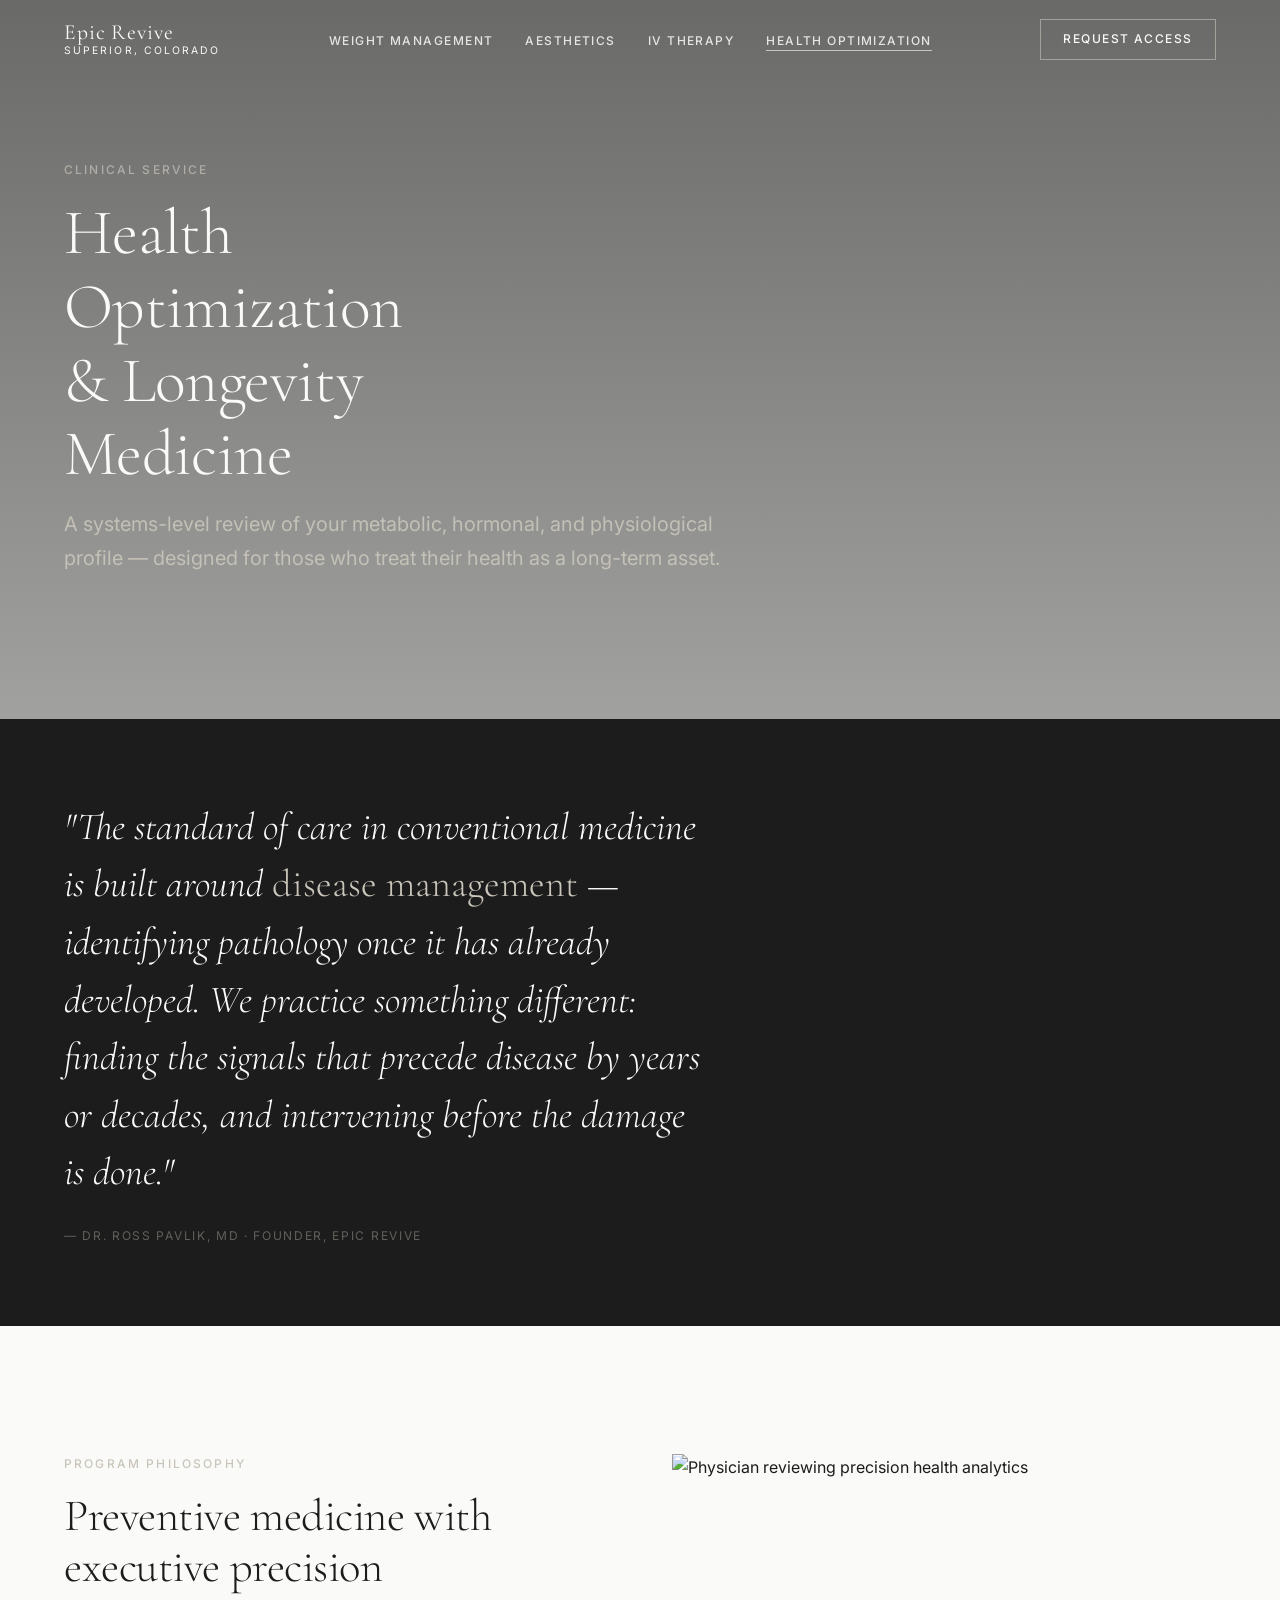
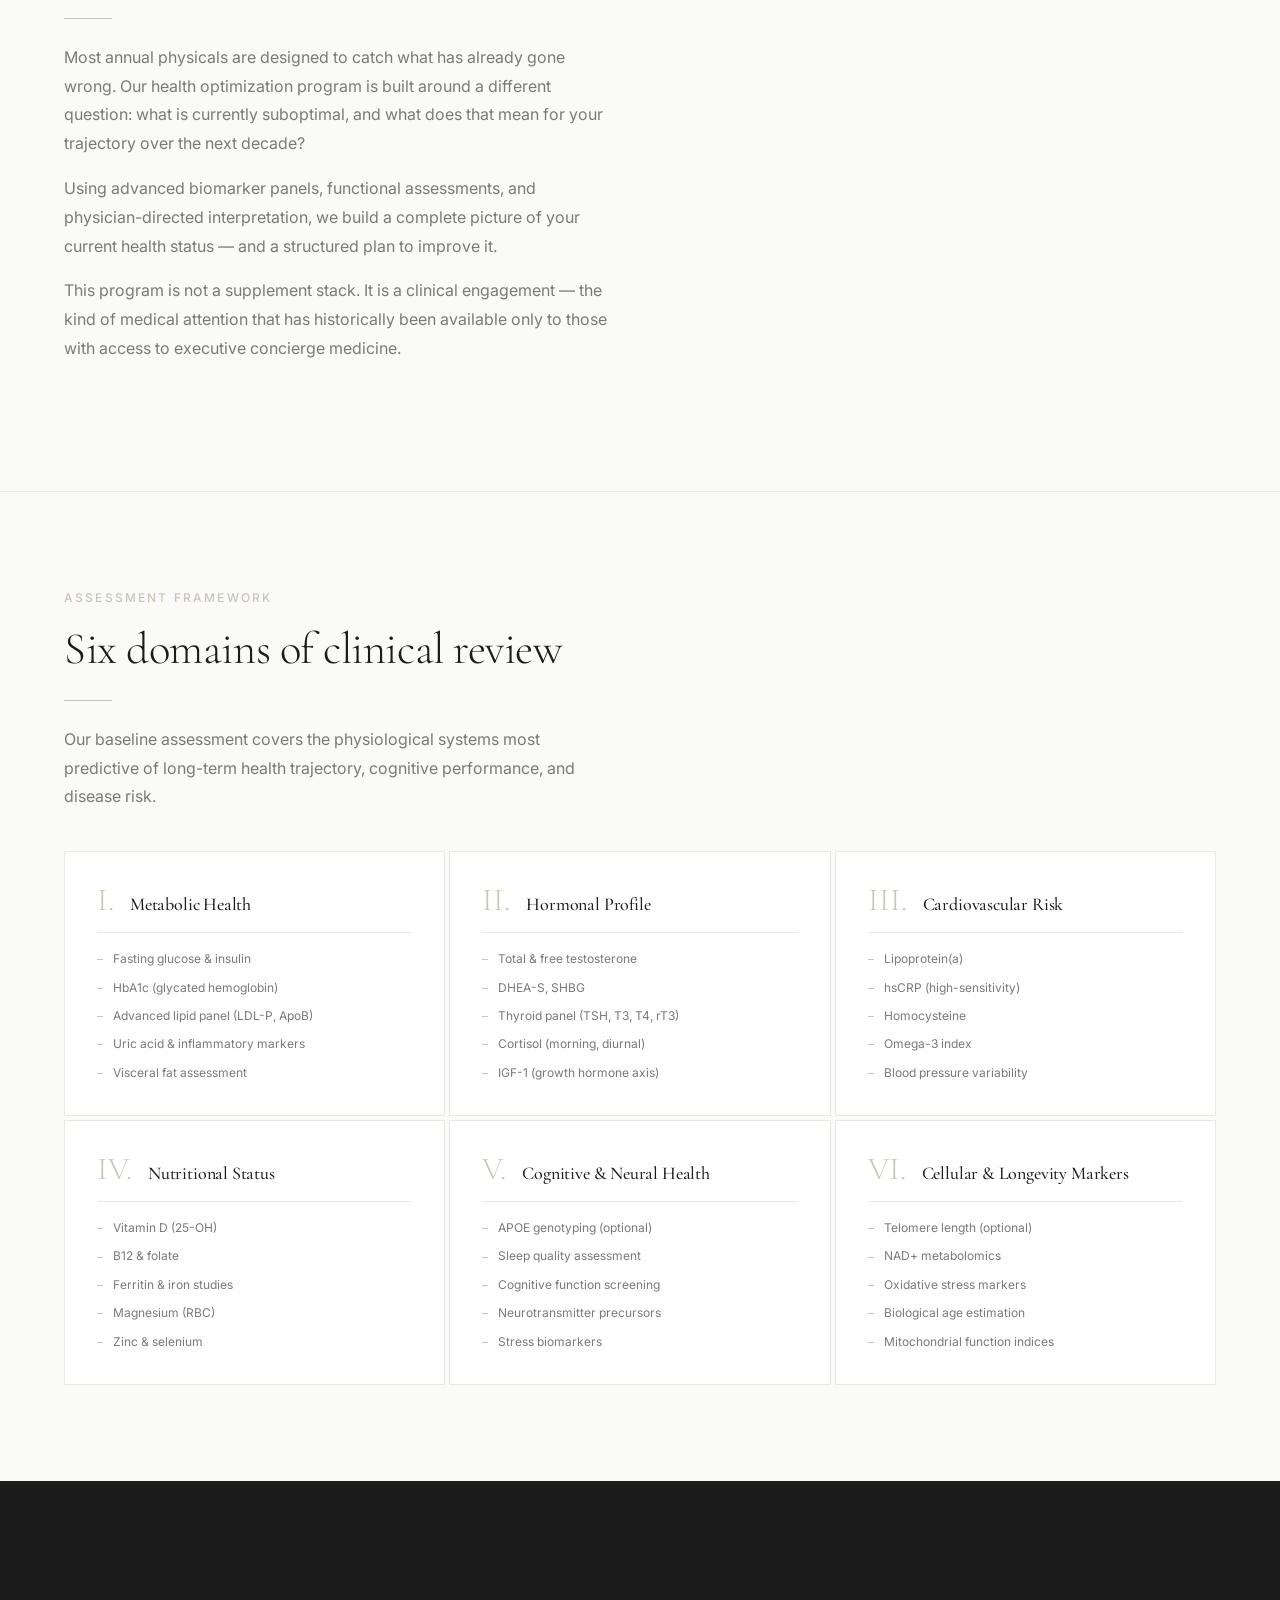
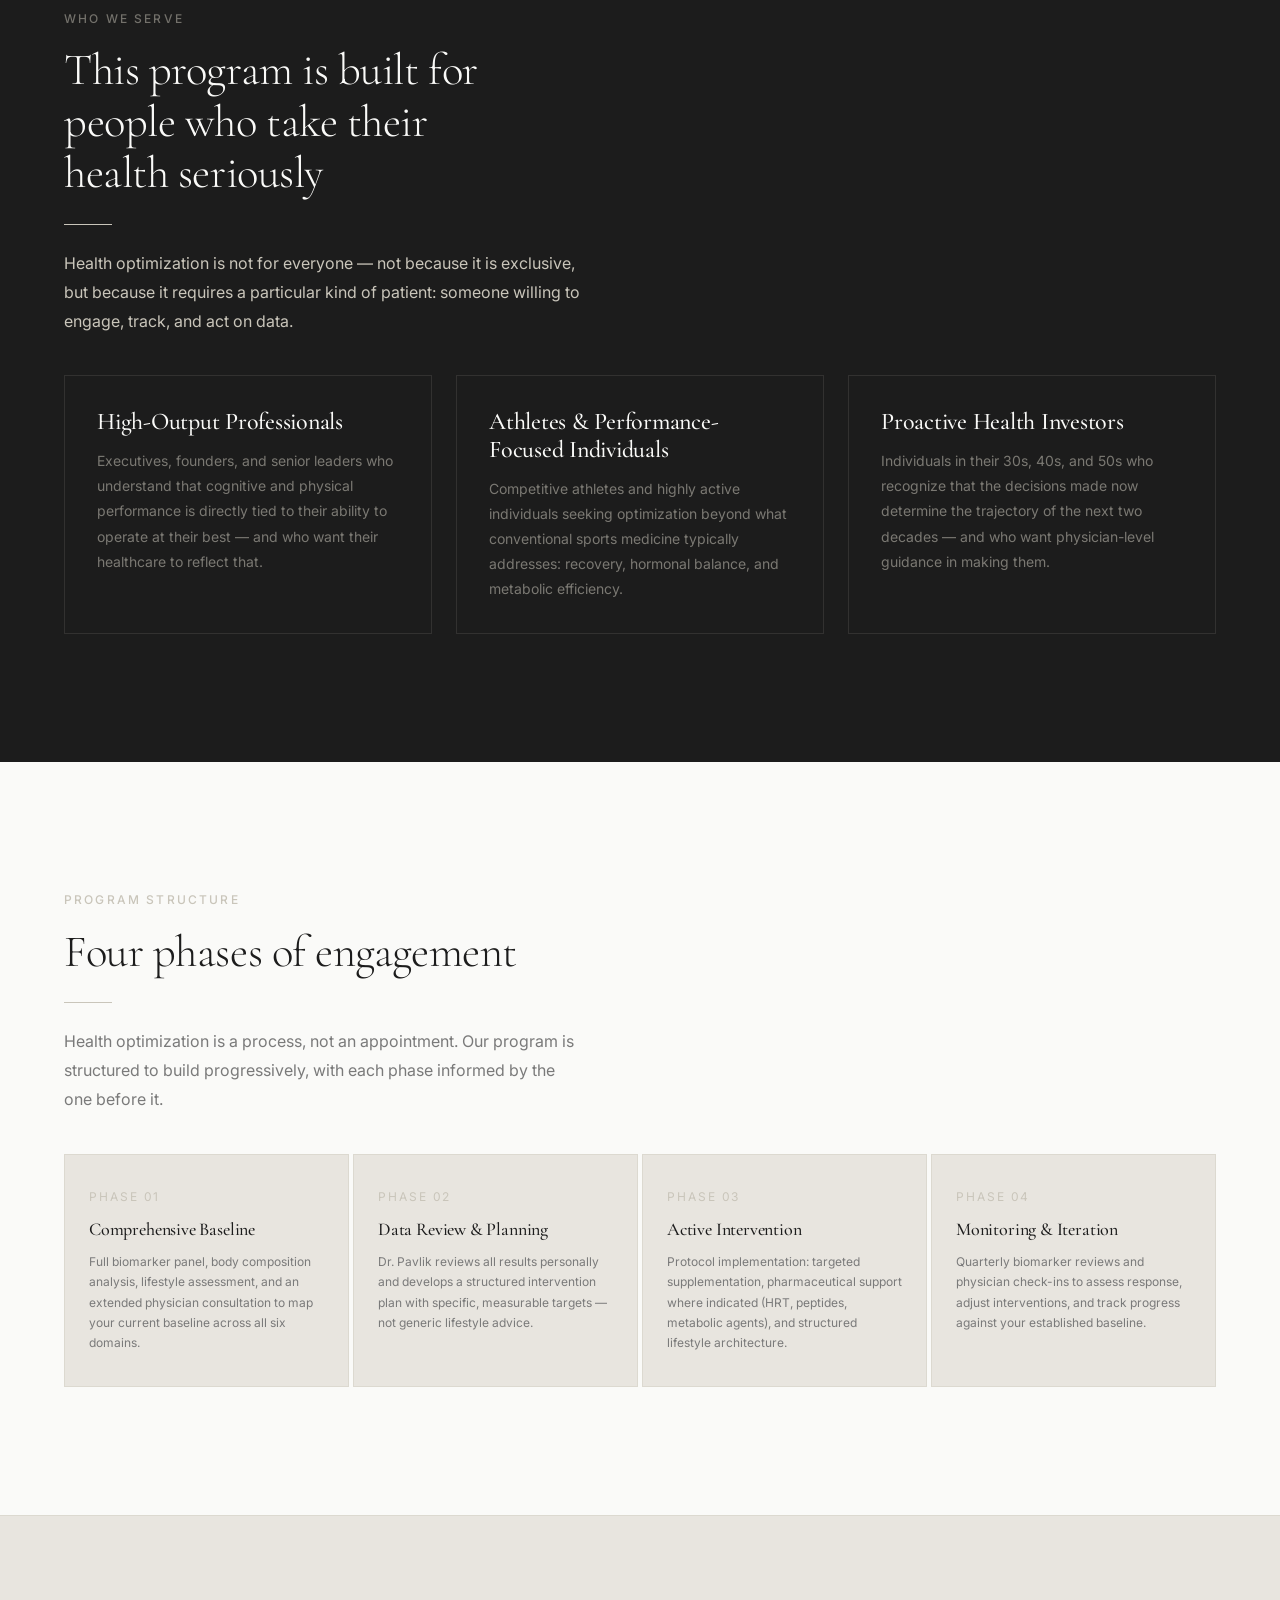
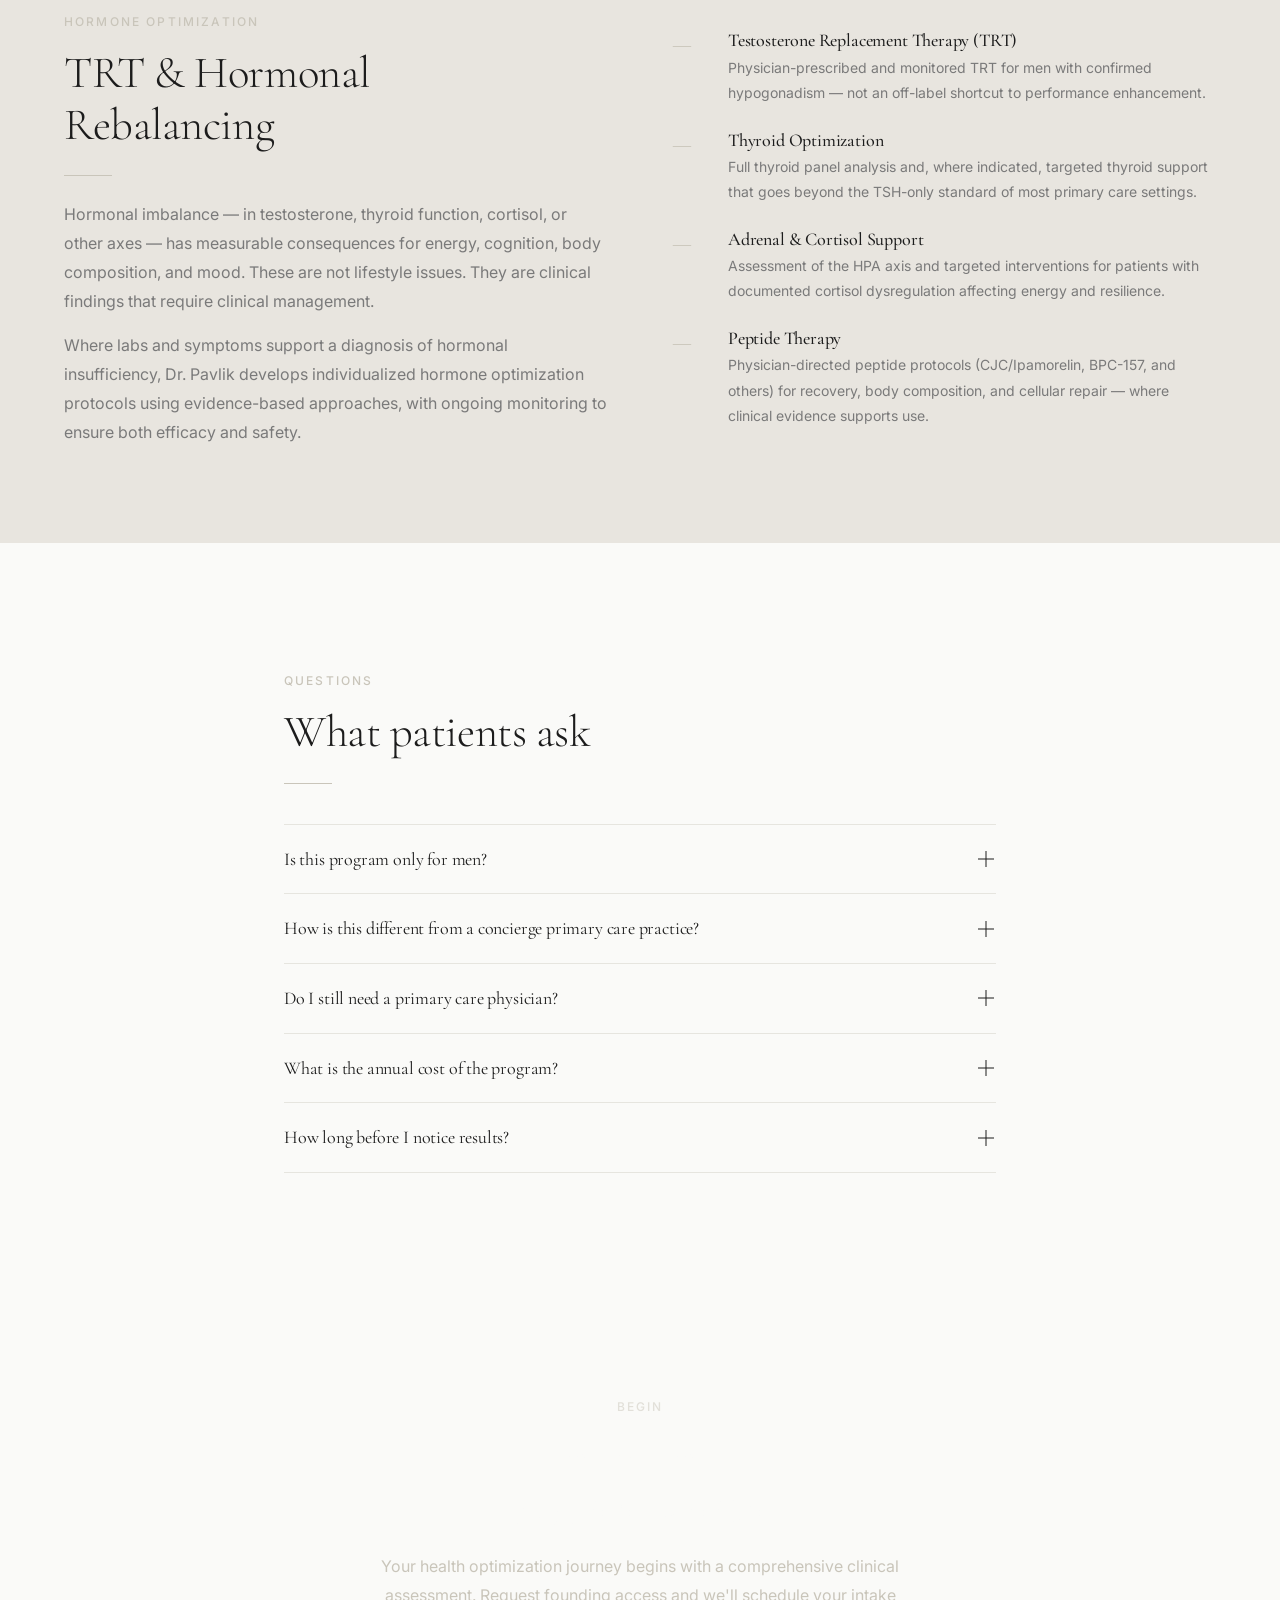
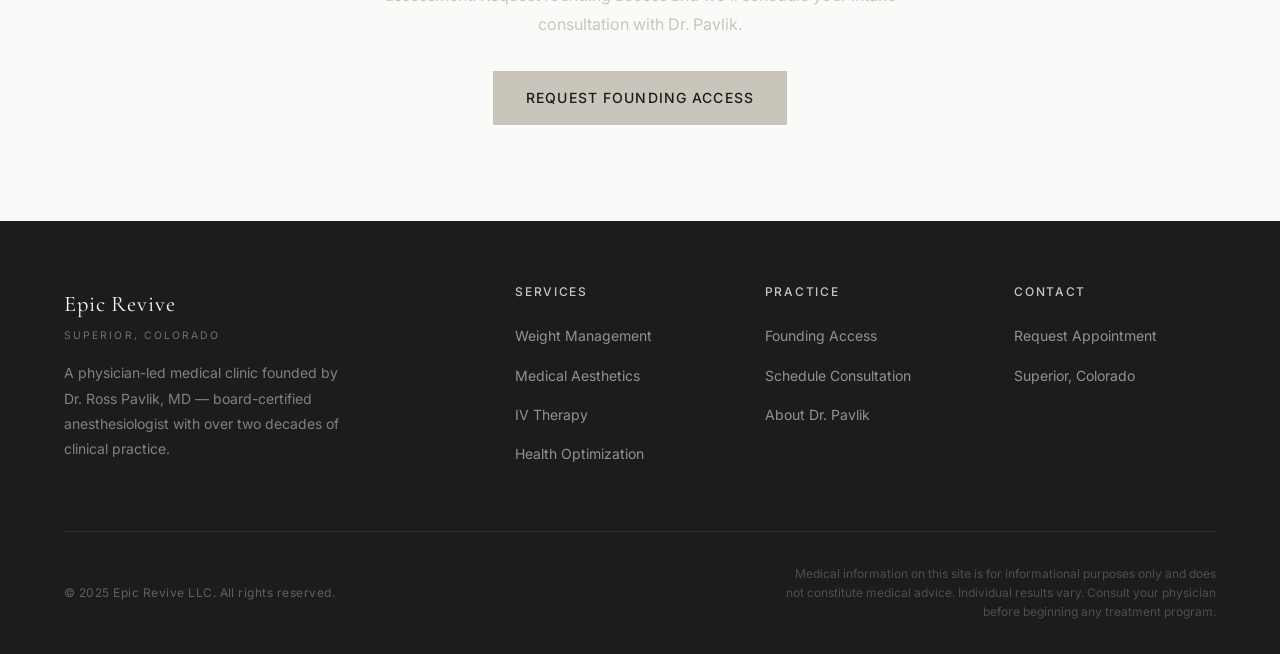
==== commit f563c688: "Refresh all site images to luxury European medical clinic aesthetic Replace 12 generic stock photos " ====
--- a/health-optimization.html
+++ b/health-optimization.html
@@ -205,7 +205,7 @@
 
   <!-- Page Hero -->
   <section class="page-hero">
-    <div class="page-hero__bg" style="background-image: url('https://images.unsplash.com/photo-1506126613408-eca07ce68773?w=1600&q=80&auto=format&fit=crop');" role="img" aria-label="Health optimization and longevity medicine"></div>
+    <div class="page-hero__bg" style="background-image: url('https://images.unsplash.com/photo-1464822759023-fed622ff2c3b?w=1920&q=90&auto=format&fit=crop');" role="img" aria-label="Colorado mountain peaks at golden hour — longevity and vitality"></div>
     <div class="container page-hero__content" style="padding-bottom:var(--space-20);">
       <span class="eyebrow" style="color:rgba(201,197,186,0.7)">Clinical Service</span>
       <h1>Health Optimization<br>&amp; Longevity Medicine</h1>
@@ -239,8 +239,8 @@
         </div>
         <div>
           <img
-            src="https://images.unsplash.com/photo-1551190822-a9333d879b1f?w=800&q=80&auto=format&fit=crop"
-            alt="Clinical analysis and health data review"
+            src="https://images.unsplash.com/photo-1454165804606-c3d57bc86b40?w=800&q=80&auto=format&fit=crop"
+            alt="Physician reviewing precision health analytics"
             style="width:100%;aspect-ratio:4/3;object-fit:cover;"
             loading="lazy"
           />
